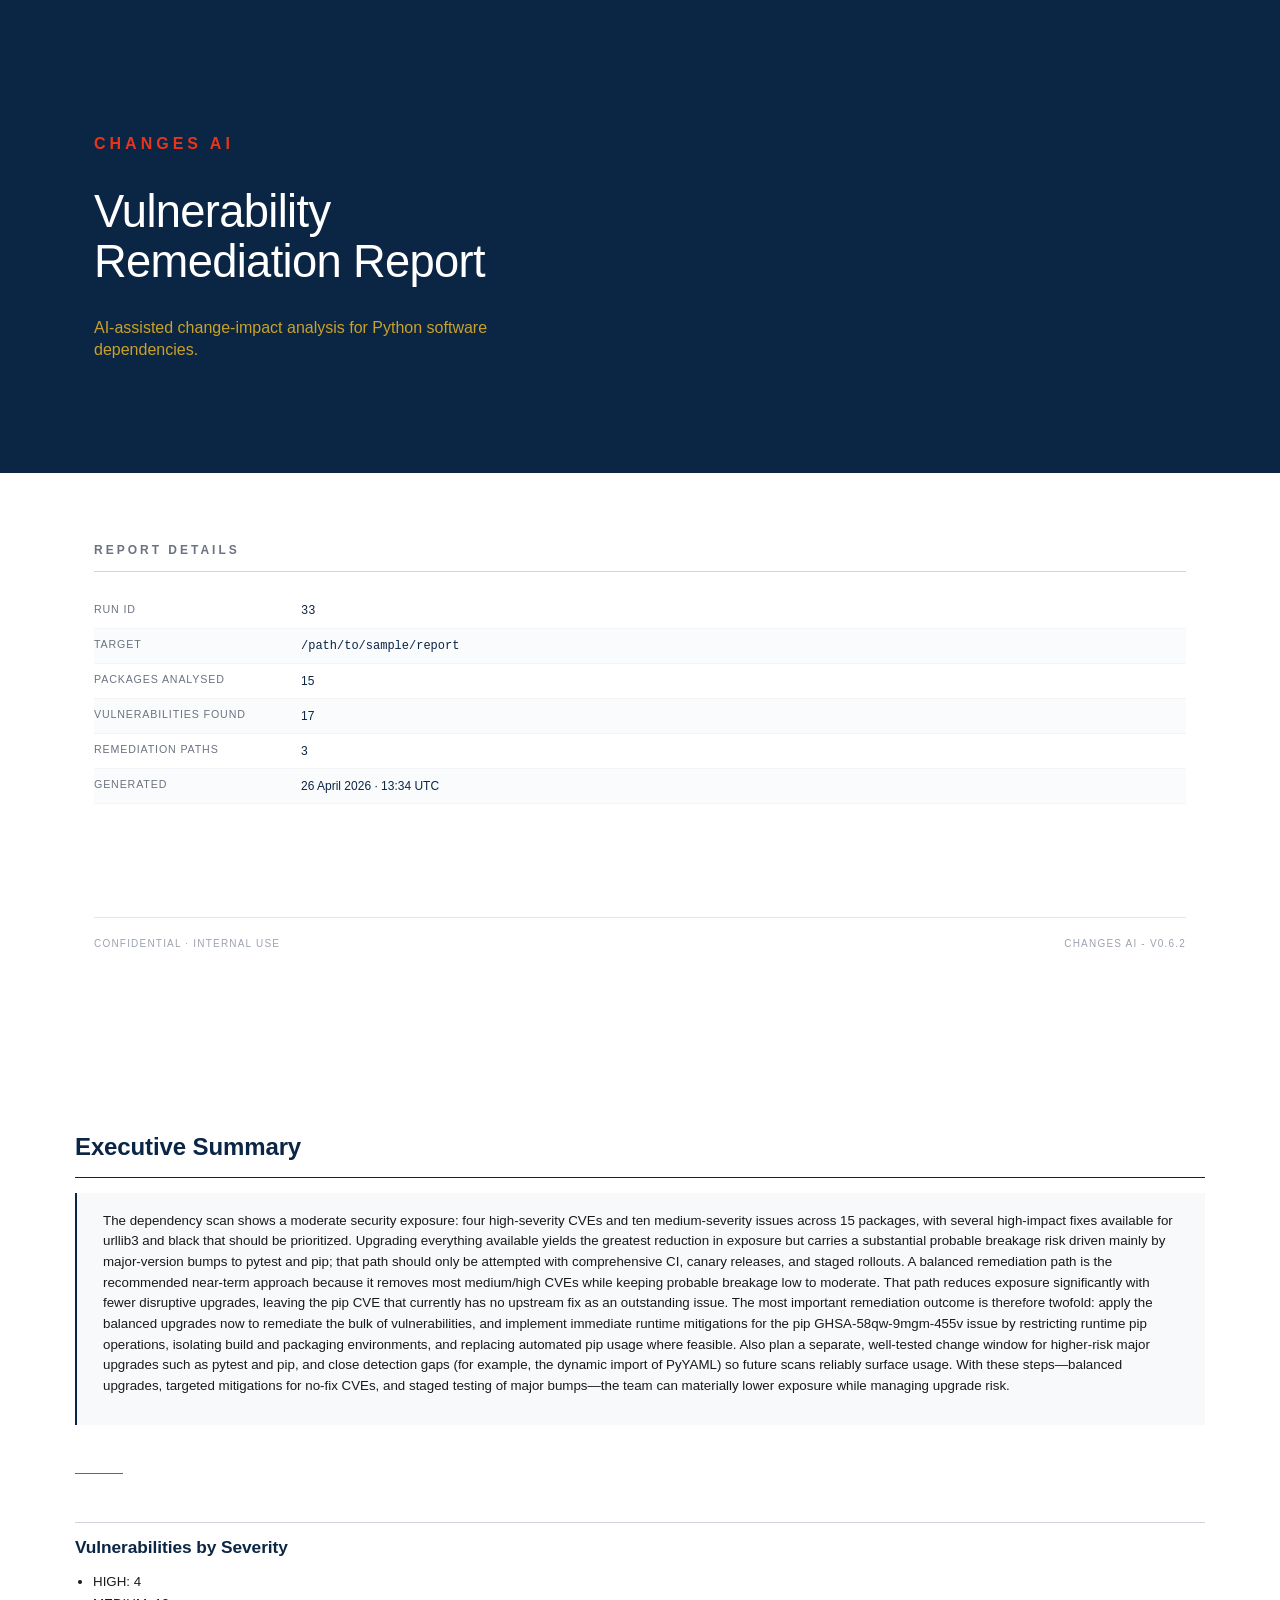
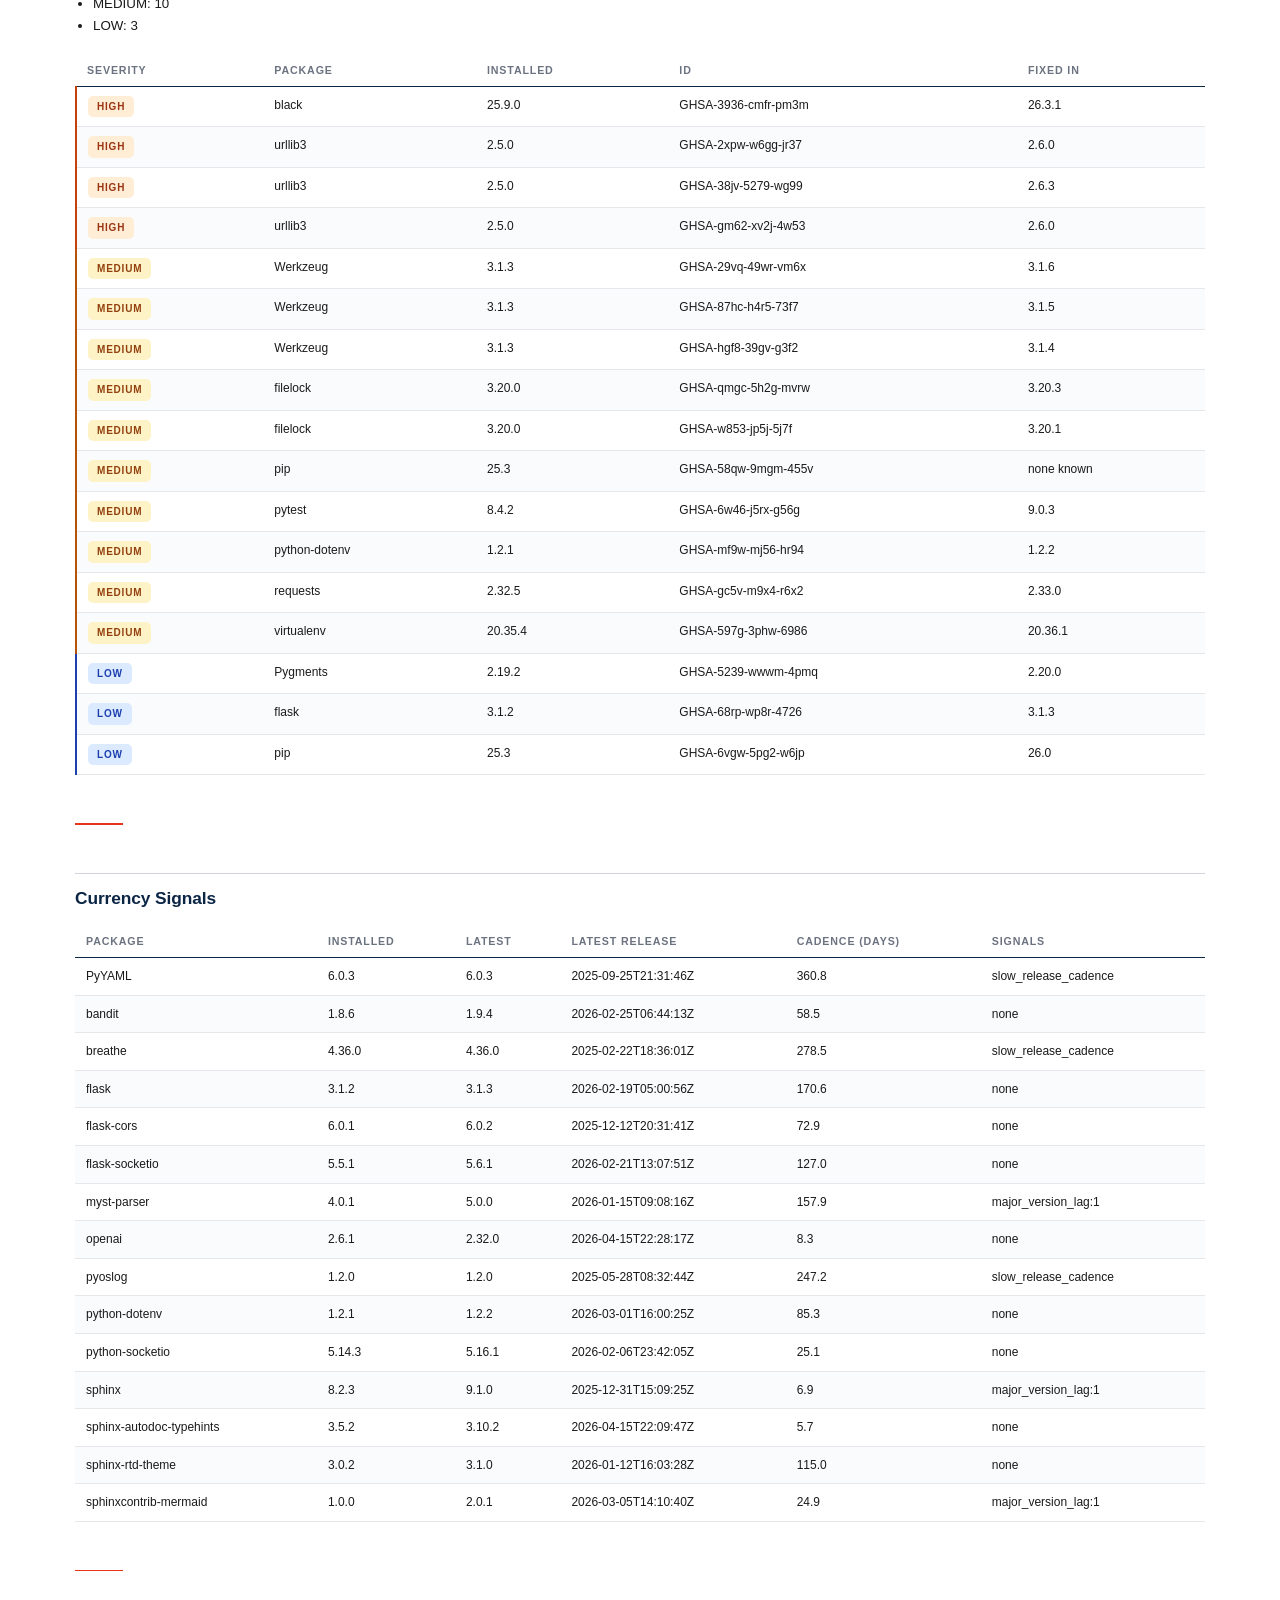
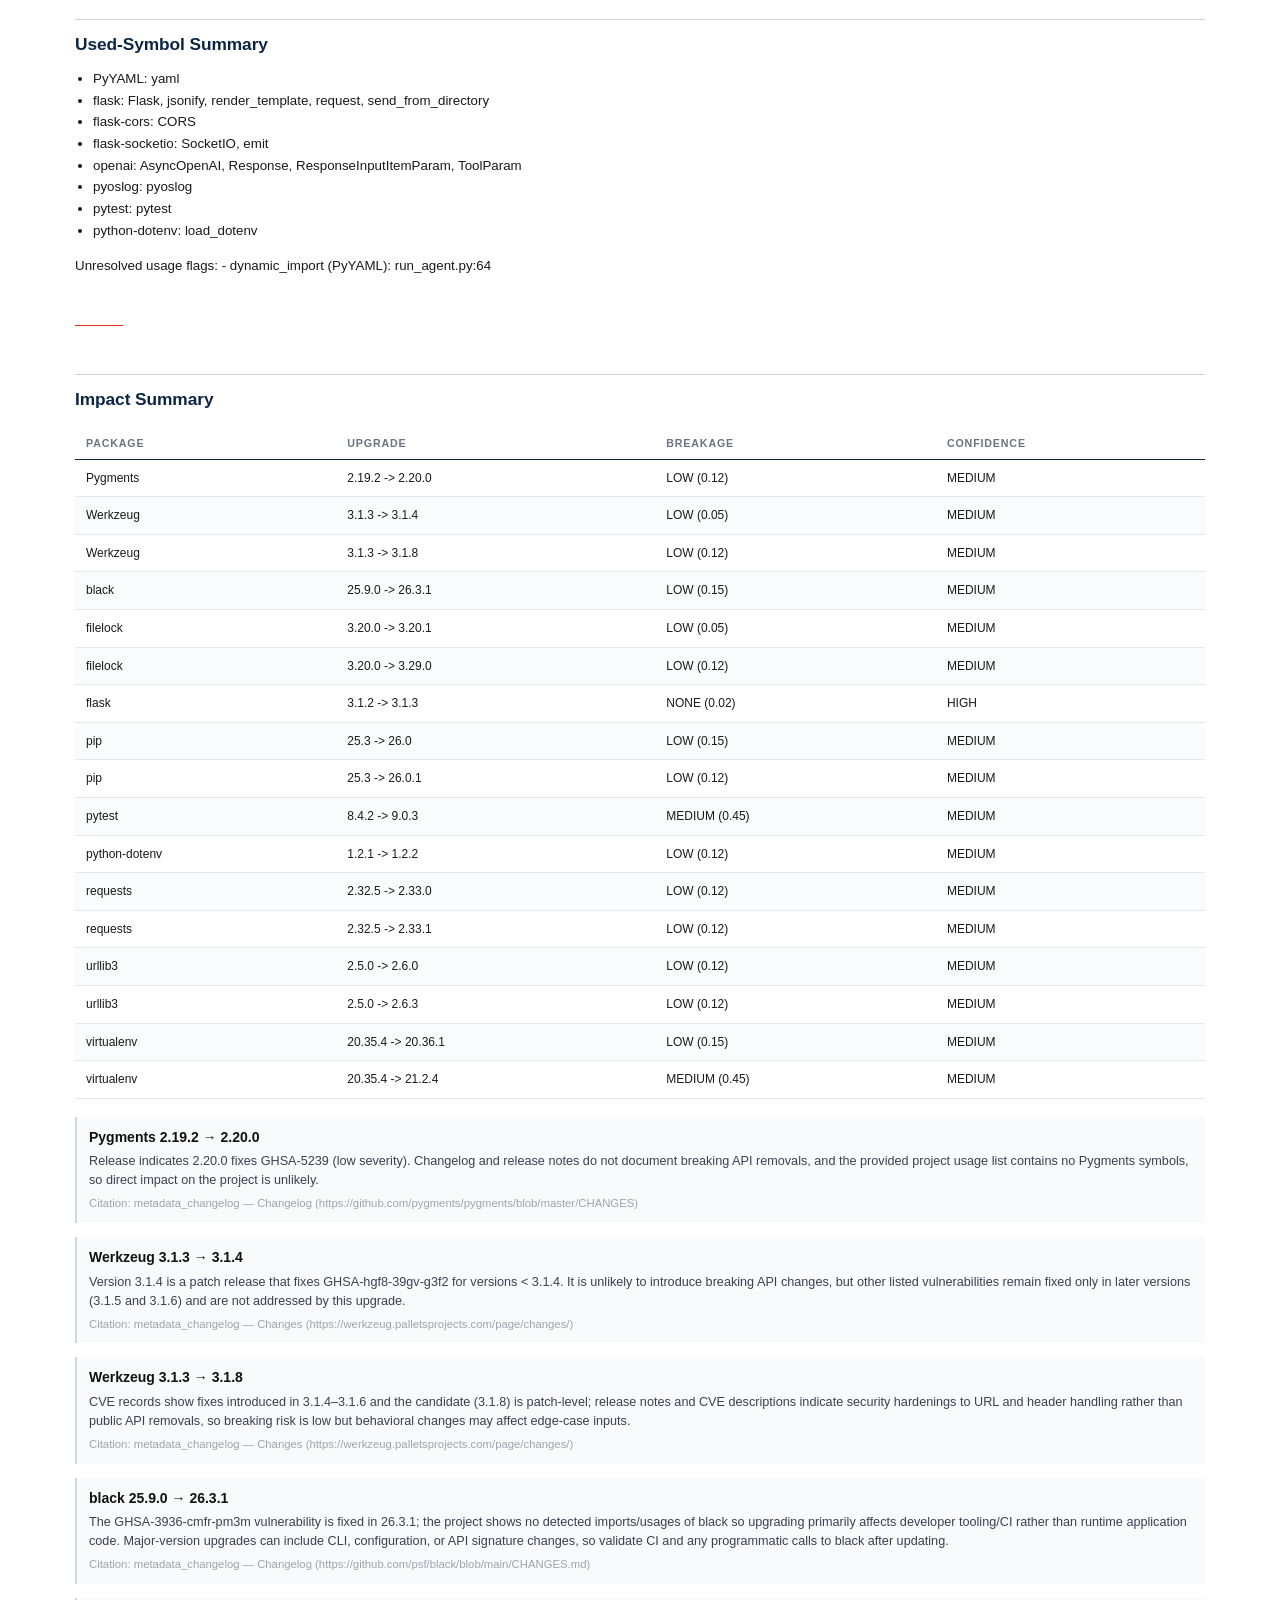
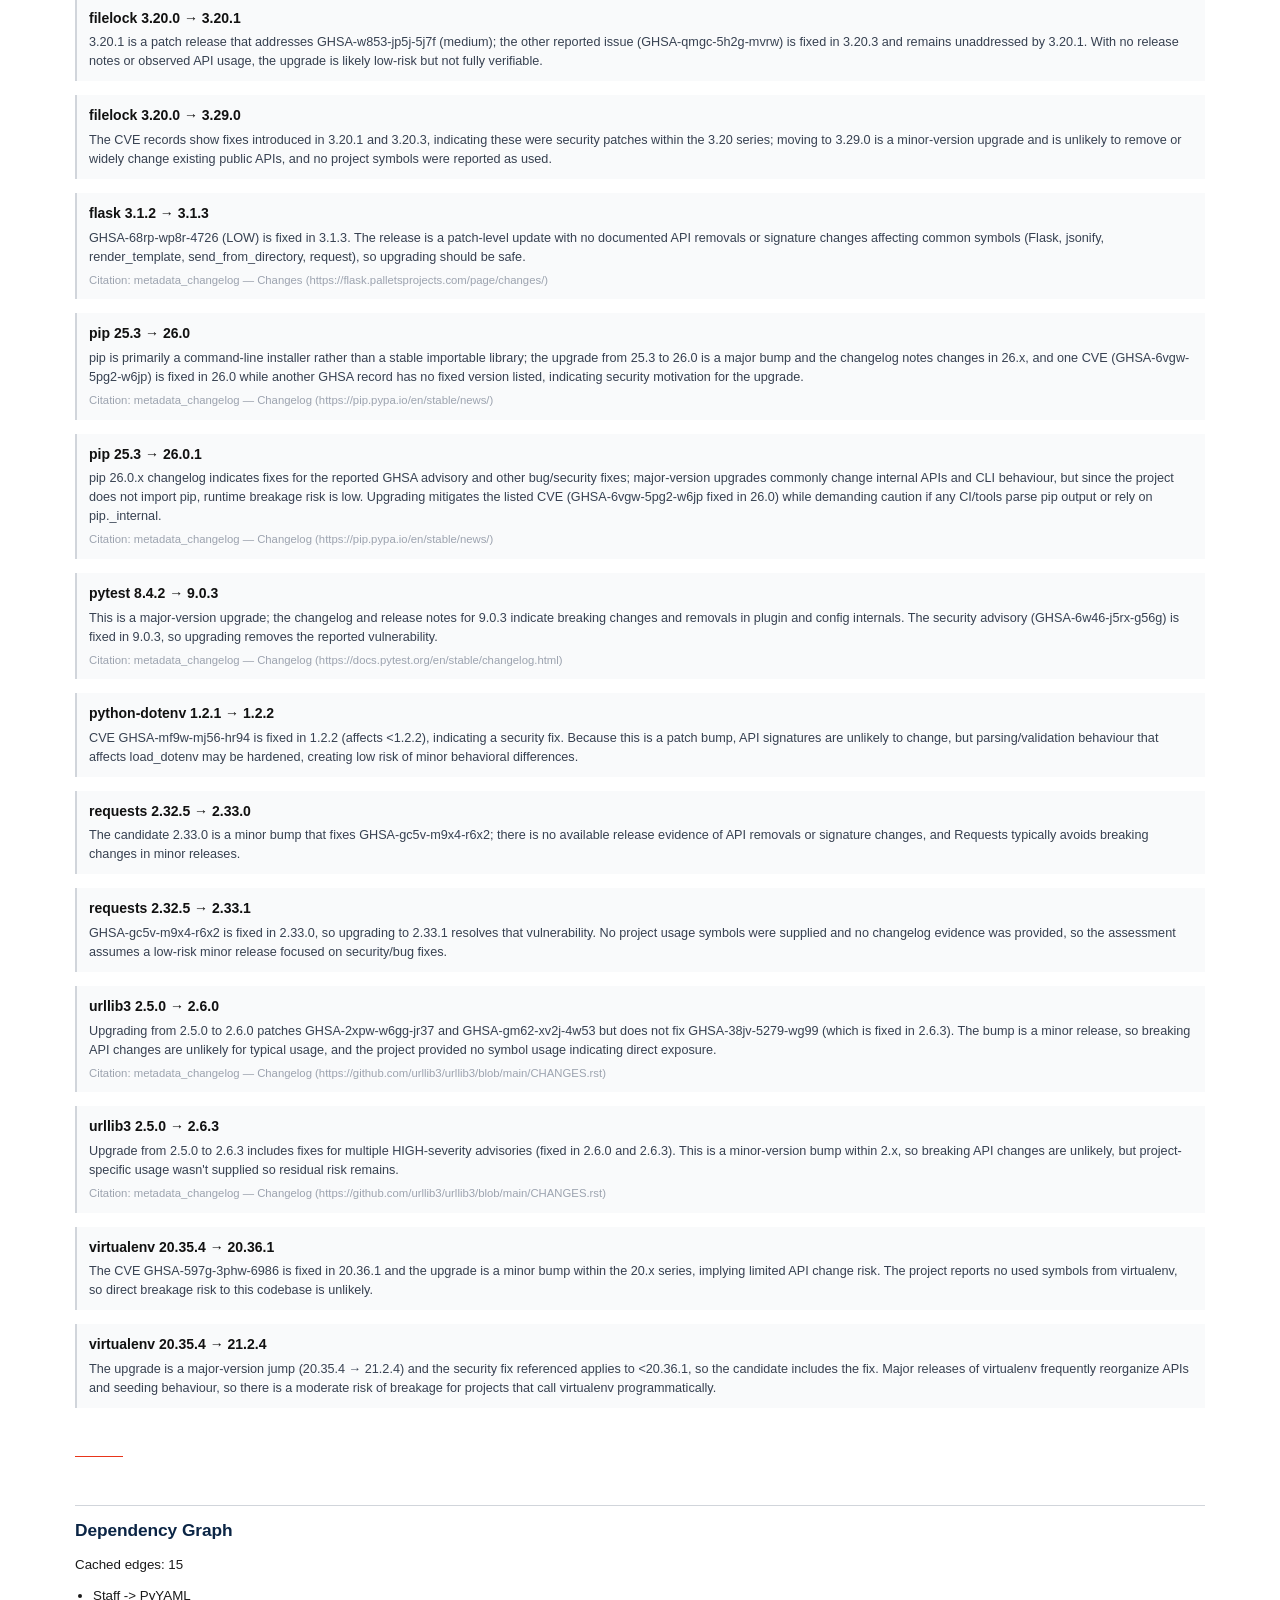
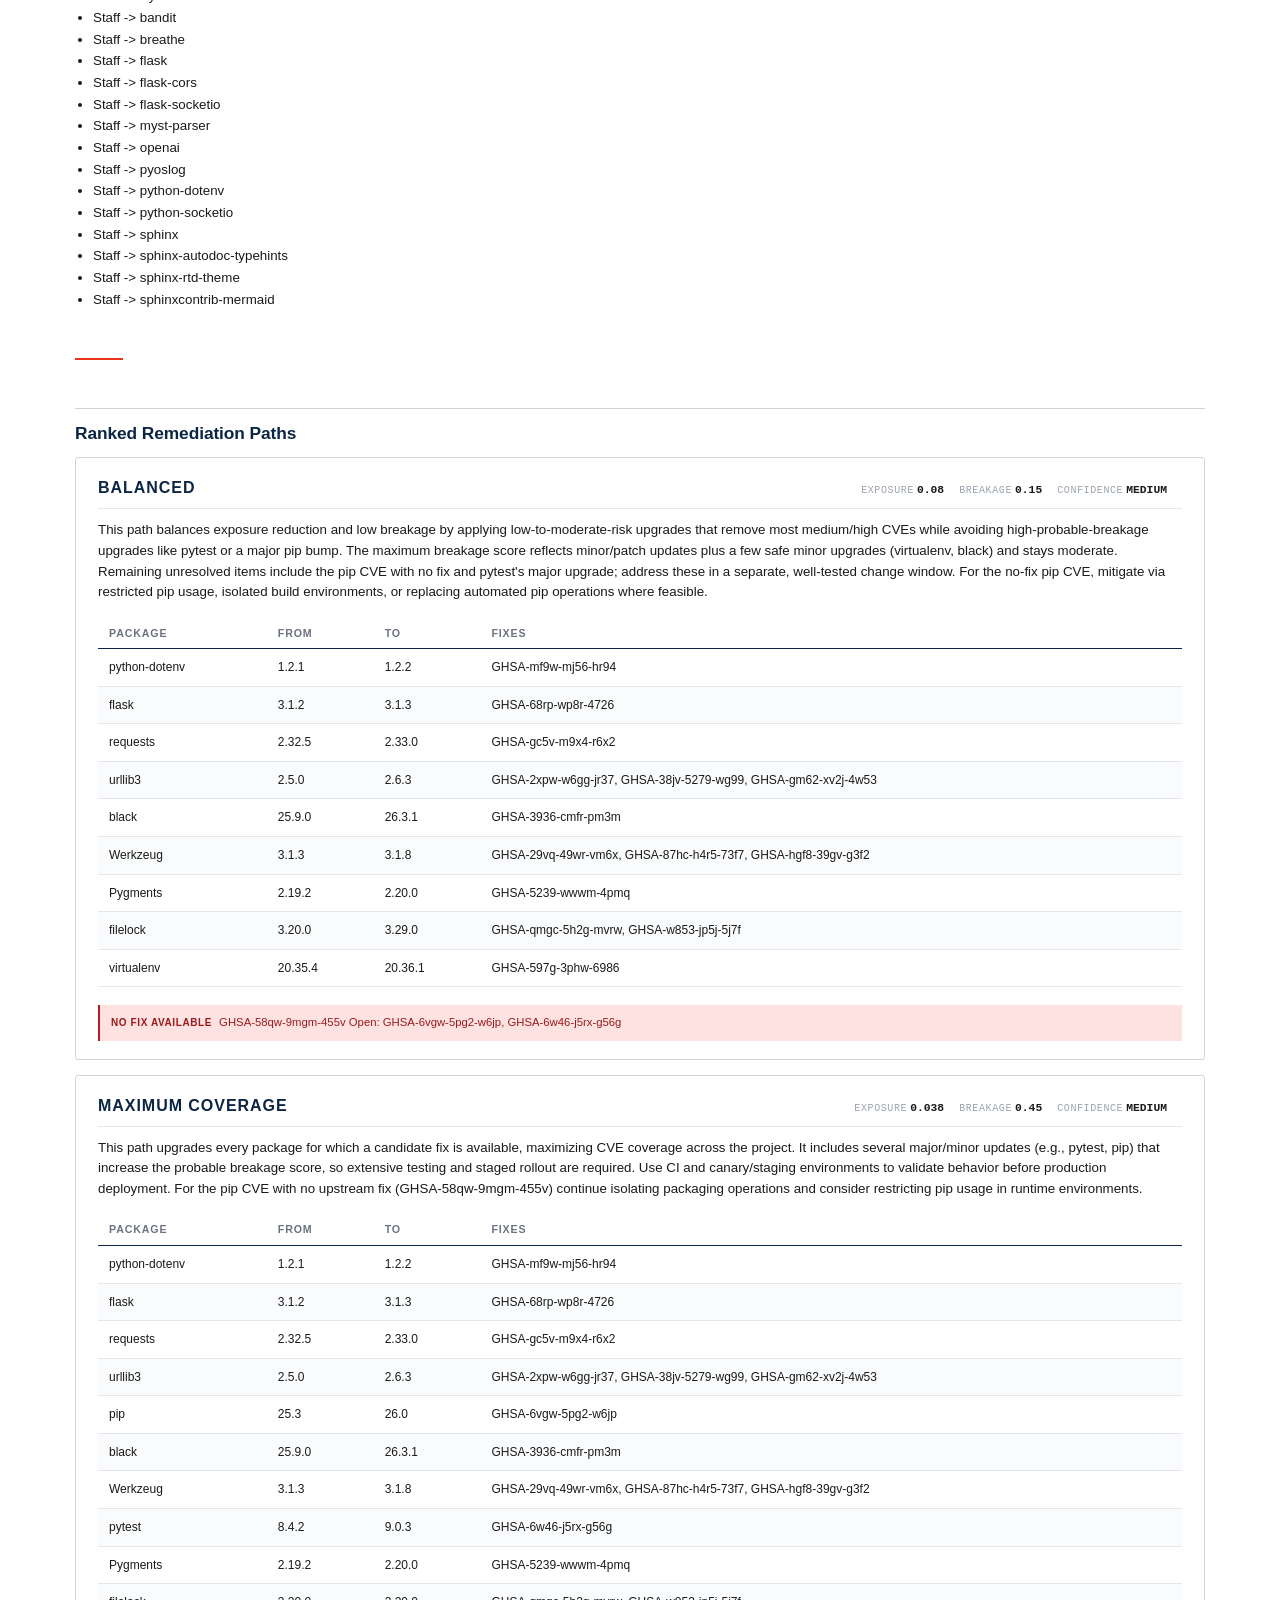
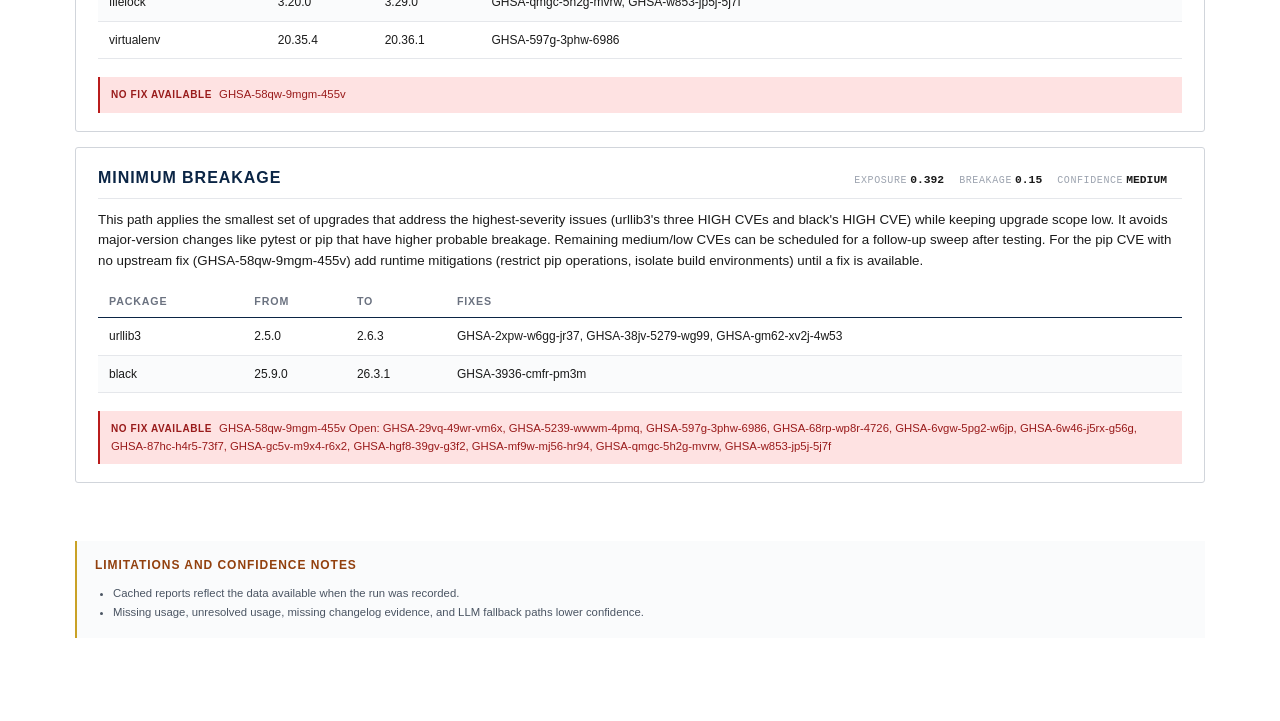
==== report_example/report.html @ 74ed42ca "Add sample remediation report and homepage link Add a printable sample remediation report (report_ex" ====
<!DOCTYPE html>
<html lang="en">
<head>
<meta charset="utf-8">
<title>Changes AI Remediation Report</title>
<link rel="stylesheet" href="style.css">
</head>
<body>

<section class="cover">
  <div class="navy-band">
    <div class="brand">Changes AI</div>
    <h1>Vulnerability<br>Remediation Report</h1>
    <p class="subtitle">AI-assisted change-impact analysis for Python software dependencies.</p>
  </div>
  <div class="body">
    <div class="meta-heading">Report Details</div>
    <div class="metadata">
      <table>
        <tr><td class="label">Run ID</td><td class="value mono"><span class="run-id">33</span></td></tr>
        <tr><td class="label">Target</td><td class="value mono">/path/to/sample/report</td></tr>
        <tr><td class="label">Packages analysed</td><td class="value">15</td></tr>
        <tr><td class="label">Vulnerabilities found</td><td class="value">17</td></tr>
        <tr><td class="label">Remediation paths</td><td class="value">3</td></tr>
        <tr><td class="label">Generated</td><td class="value"><span class="gen-date">26 April 2026 · 13:34 UTC</span></td></tr>
      </table>
    </div>
    <div class="footer">
      <span class="left">Confidential · Internal Use</span>
            <span class="right">Changes AI - v0.6.2</span>
    </div>
  </div>
</section>

<main>

<h1>Executive Summary</h1>
<div class="exec-summary">
    <p>The dependency scan shows a moderate security exposure: four high-severity CVEs and ten medium-severity issues across 15 packages, with several high-impact fixes available for urllib3 and black that should be prioritized. Upgrading everything available yields the greatest reduction in exposure but carries a substantial probable breakage risk driven mainly by major-version bumps to pytest and pip; that path should only be attempted with comprehensive CI, canary releases, and staged rollouts. A balanced remediation path is the recommended near-term approach because it removes most medium/high CVEs while keeping probable breakage low to moderate. That path reduces exposure significantly with fewer disruptive upgrades, leaving the pip CVE that currently has no upstream fix as an outstanding issue. The most important remediation outcome is therefore twofold: apply the balanced upgrades now to remediate the bulk of vulnerabilities, and implement immediate runtime mitigations for the pip GHSA-58qw-9mgm-455v issue by restricting runtime pip operations, isolating build and packaging environments, and replacing automated pip usage where feasible. Also plan a separate, well-tested change window for higher-risk major upgrades such as pytest and pip, and close detection gaps (for example, the dynamic import of PyYAML) so future scans reliably surface usage. With these steps—balanced upgrades, targeted mitigations for no-fix CVEs, and staged testing of major bumps—the team can materially lower exposure while managing upgrade risk.</p>
</div>

<div class="section-rule"></div>
<h2>Vulnerabilities by Severity</h2>
<ul>
<li>HIGH: 4</li>
<li>MEDIUM: 10</li>
<li>LOW: 3</li>
</ul>
<table>
<thead>
<tr>
<th>Severity</th>
<th>Package</th>
<th>Installed</th>
<th>ID</th>
<th>Fixed In</th>
</tr>
</thead>
<tbody>
<tr class="row-HIGH">
<td class="severity"><span class="pill sev-HIGH">HIGH</span></td>
<td>black</td>
<td>25.9.0</td>
<td>GHSA-3936-cmfr-pm3m</td>
<td>26.3.1</td>
</tr>
<tr class="row-HIGH">
<td class="severity"><span class="pill sev-HIGH">HIGH</span></td>
<td>urllib3</td>
<td>2.5.0</td>
<td>GHSA-2xpw-w6gg-jr37</td>
<td>2.6.0</td>
</tr>
<tr class="row-HIGH">
<td class="severity"><span class="pill sev-HIGH">HIGH</span></td>
<td>urllib3</td>
<td>2.5.0</td>
<td>GHSA-38jv-5279-wg99</td>
<td>2.6.3</td>
</tr>
<tr class="row-HIGH">
<td class="severity"><span class="pill sev-HIGH">HIGH</span></td>
<td>urllib3</td>
<td>2.5.0</td>
<td>GHSA-gm62-xv2j-4w53</td>
<td>2.6.0</td>
</tr>
<tr class="row-MEDIUM">
<td class="severity"><span class="pill sev-MEDIUM">MEDIUM</span></td>
<td>Werkzeug</td>
<td>3.1.3</td>
<td>GHSA-29vq-49wr-vm6x</td>
<td>3.1.6</td>
</tr>
<tr class="row-MEDIUM">
<td class="severity"><span class="pill sev-MEDIUM">MEDIUM</span></td>
<td>Werkzeug</td>
<td>3.1.3</td>
<td>GHSA-87hc-h4r5-73f7</td>
<td>3.1.5</td>
</tr>
<tr class="row-MEDIUM">
<td class="severity"><span class="pill sev-MEDIUM">MEDIUM</span></td>
<td>Werkzeug</td>
<td>3.1.3</td>
<td>GHSA-hgf8-39gv-g3f2</td>
<td>3.1.4</td>
</tr>
<tr class="row-MEDIUM">
<td class="severity"><span class="pill sev-MEDIUM">MEDIUM</span></td>
<td>filelock</td>
<td>3.20.0</td>
<td>GHSA-qmgc-5h2g-mvrw</td>
<td>3.20.3</td>
</tr>
<tr class="row-MEDIUM">
<td class="severity"><span class="pill sev-MEDIUM">MEDIUM</span></td>
<td>filelock</td>
<td>3.20.0</td>
<td>GHSA-w853-jp5j-5j7f</td>
<td>3.20.1</td>
</tr>
<tr class="row-MEDIUM">
<td class="severity"><span class="pill sev-MEDIUM">MEDIUM</span></td>
<td>pip</td>
<td>25.3</td>
<td>GHSA-58qw-9mgm-455v</td>
<td>none known</td>
</tr>
<tr class="row-MEDIUM">
<td class="severity"><span class="pill sev-MEDIUM">MEDIUM</span></td>
<td>pytest</td>
<td>8.4.2</td>
<td>GHSA-6w46-j5rx-g56g</td>
<td>9.0.3</td>
</tr>
<tr class="row-MEDIUM">
<td class="severity"><span class="pill sev-MEDIUM">MEDIUM</span></td>
<td>python-dotenv</td>
<td>1.2.1</td>
<td>GHSA-mf9w-mj56-hr94</td>
<td>1.2.2</td>
</tr>
<tr class="row-MEDIUM">
<td class="severity"><span class="pill sev-MEDIUM">MEDIUM</span></td>
<td>requests</td>
<td>2.32.5</td>
<td>GHSA-gc5v-m9x4-r6x2</td>
<td>2.33.0</td>
</tr>
<tr class="row-MEDIUM">
<td class="severity"><span class="pill sev-MEDIUM">MEDIUM</span></td>
<td>virtualenv</td>
<td>20.35.4</td>
<td>GHSA-597g-3phw-6986</td>
<td>20.36.1</td>
</tr>
<tr class="row-LOW">
<td class="severity"><span class="pill sev-LOW">LOW</span></td>
<td>Pygments</td>
<td>2.19.2</td>
<td>GHSA-5239-wwwm-4pmq</td>
<td>2.20.0</td>
</tr>
<tr class="row-LOW">
<td class="severity"><span class="pill sev-LOW">LOW</span></td>
<td>flask</td>
<td>3.1.2</td>
<td>GHSA-68rp-wp8r-4726</td>
<td>3.1.3</td>
</tr>
<tr class="row-LOW">
<td class="severity"><span class="pill sev-LOW">LOW</span></td>
<td>pip</td>
<td>25.3</td>
<td>GHSA-6vgw-5pg2-w6jp</td>
<td>26.0</td>
</tr>
</tbody>
</table><div class="section-rule"></div>
<h2>Currency Signals</h2>
<table>
<thead>
<tr>
<th>Package</th>
<th>Installed</th>
<th>Latest</th>
<th>Latest Release</th>
<th>Cadence (days)</th>
<th>Signals</th>
</tr>
</thead>
<tbody>
<tr>
<td>PyYAML</td>
<td>6.0.3</td>
<td>6.0.3</td>
<td>2025-09-25T21:31:46Z</td>
<td>360.8</td>
<td>slow_release_cadence</td>
</tr>
<tr>
<td>bandit</td>
<td>1.8.6</td>
<td>1.9.4</td>
<td>2026-02-25T06:44:13Z</td>
<td>58.5</td>
<td>none</td>
</tr>
<tr>
<td>breathe</td>
<td>4.36.0</td>
<td>4.36.0</td>
<td>2025-02-22T18:36:01Z</td>
<td>278.5</td>
<td>slow_release_cadence</td>
</tr>
<tr>
<td>flask</td>
<td>3.1.2</td>
<td>3.1.3</td>
<td>2026-02-19T05:00:56Z</td>
<td>170.6</td>
<td>none</td>
</tr>
<tr>
<td>flask-cors</td>
<td>6.0.1</td>
<td>6.0.2</td>
<td>2025-12-12T20:31:41Z</td>
<td>72.9</td>
<td>none</td>
</tr>
<tr>
<td>flask-socketio</td>
<td>5.5.1</td>
<td>5.6.1</td>
<td>2026-02-21T13:07:51Z</td>
<td>127.0</td>
<td>none</td>
</tr>
<tr>
<td>myst-parser</td>
<td>4.0.1</td>
<td>5.0.0</td>
<td>2026-01-15T09:08:16Z</td>
<td>157.9</td>
<td>major_version_lag:1</td>
</tr>
<tr>
<td>openai</td>
<td>2.6.1</td>
<td>2.32.0</td>
<td>2026-04-15T22:28:17Z</td>
<td>8.3</td>
<td>none</td>
</tr>
<tr>
<td>pyoslog</td>
<td>1.2.0</td>
<td>1.2.0</td>
<td>2025-05-28T08:32:44Z</td>
<td>247.2</td>
<td>slow_release_cadence</td>
</tr>
<tr>
<td>python-dotenv</td>
<td>1.2.1</td>
<td>1.2.2</td>
<td>2026-03-01T16:00:25Z</td>
<td>85.3</td>
<td>none</td>
</tr>
<tr>
<td>python-socketio</td>
<td>5.14.3</td>
<td>5.16.1</td>
<td>2026-02-06T23:42:05Z</td>
<td>25.1</td>
<td>none</td>
</tr>
<tr>
<td>sphinx</td>
<td>8.2.3</td>
<td>9.1.0</td>
<td>2025-12-31T15:09:25Z</td>
<td>6.9</td>
<td>major_version_lag:1</td>
</tr>
<tr>
<td>sphinx-autodoc-typehints</td>
<td>3.5.2</td>
<td>3.10.2</td>
<td>2026-04-15T22:09:47Z</td>
<td>5.7</td>
<td>none</td>
</tr>
<tr>
<td>sphinx-rtd-theme</td>
<td>3.0.2</td>
<td>3.1.0</td>
<td>2026-01-12T16:03:28Z</td>
<td>115.0</td>
<td>none</td>
</tr>
<tr>
<td>sphinxcontrib-mermaid</td>
<td>1.0.0</td>
<td>2.0.1</td>
<td>2026-03-05T14:10:40Z</td>
<td>24.9</td>
<td>major_version_lag:1</td>
</tr>
</tbody>
</table><div class="section-rule"></div>
<h2>Used-Symbol Summary</h2>
<ul>
<li>PyYAML: yaml</li>
<li>flask: Flask, jsonify, render_template, request, send_from_directory</li>
<li>flask-cors: CORS</li>
<li>flask-socketio: SocketIO, emit</li>
<li>openai: AsyncOpenAI, Response, ResponseInputItemParam, ToolParam</li>
<li>pyoslog: pyoslog</li>
<li>pytest: pytest</li>
<li>python-dotenv: load_dotenv</li>
</ul>
<p>Unresolved usage flags:
- dynamic_import (PyYAML): run_agent.py:64</p><div class="section-rule"></div>
<h2>Impact Summary</h2>
<table>
<thead>
<tr>
<th>Package</th>
<th>Upgrade</th>
<th>Breakage</th>
<th>Confidence</th>
</tr>
</thead>
<tbody>
<tr>
<td>Pygments</td>
<td>2.19.2 -&gt; 2.20.0</td>
<td>LOW (0.12)</td>
<td>MEDIUM</td>
</tr>
<tr>
<td>Werkzeug</td>
<td>3.1.3 -&gt; 3.1.4</td>
<td>LOW (0.05)</td>
<td>MEDIUM</td>
</tr>
<tr>
<td>Werkzeug</td>
<td>3.1.3 -&gt; 3.1.8</td>
<td>LOW (0.12)</td>
<td>MEDIUM</td>
</tr>
<tr>
<td>black</td>
<td>25.9.0 -&gt; 26.3.1</td>
<td>LOW (0.15)</td>
<td>MEDIUM</td>
</tr>
<tr>
<td>filelock</td>
<td>3.20.0 -&gt; 3.20.1</td>
<td>LOW (0.05)</td>
<td>MEDIUM</td>
</tr>
<tr>
<td>filelock</td>
<td>3.20.0 -&gt; 3.29.0</td>
<td>LOW (0.12)</td>
<td>MEDIUM</td>
</tr>
<tr>
<td>flask</td>
<td>3.1.2 -&gt; 3.1.3</td>
<td>NONE (0.02)</td>
<td>HIGH</td>
</tr>
<tr>
<td>pip</td>
<td>25.3 -&gt; 26.0</td>
<td>LOW (0.15)</td>
<td>MEDIUM</td>
</tr>
<tr>
<td>pip</td>
<td>25.3 -&gt; 26.0.1</td>
<td>LOW (0.12)</td>
<td>MEDIUM</td>
</tr>
<tr>
<td>pytest</td>
<td>8.4.2 -&gt; 9.0.3</td>
<td>MEDIUM (0.45)</td>
<td>MEDIUM</td>
</tr>
<tr>
<td>python-dotenv</td>
<td>1.2.1 -&gt; 1.2.2</td>
<td>LOW (0.12)</td>
<td>MEDIUM</td>
</tr>
<tr>
<td>requests</td>
<td>2.32.5 -&gt; 2.33.0</td>
<td>LOW (0.12)</td>
<td>MEDIUM</td>
</tr>
<tr>
<td>requests</td>
<td>2.32.5 -&gt; 2.33.1</td>
<td>LOW (0.12)</td>
<td>MEDIUM</td>
</tr>
<tr>
<td>urllib3</td>
<td>2.5.0 -&gt; 2.6.0</td>
<td>LOW (0.12)</td>
<td>MEDIUM</td>
</tr>
<tr>
<td>urllib3</td>
<td>2.5.0 -&gt; 2.6.3</td>
<td>LOW (0.12)</td>
<td>MEDIUM</td>
</tr>
<tr>
<td>virtualenv</td>
<td>20.35.4 -&gt; 20.36.1</td>
<td>LOW (0.15)</td>
<td>MEDIUM</td>
</tr>
<tr>
<td>virtualenv</td>
<td>20.35.4 -&gt; 21.2.4</td>
<td>MEDIUM (0.45)</td>
<td>MEDIUM</td>
</tr>
</tbody>
</table>
<div class="impact-analysis">
<ul>
<li><div class="item-header">Pygments 2.19.2 → 2.20.0</div><div class="item-body">Release indicates 2.20.0 fixes GHSA-5239 (low severity). Changelog and release notes do not document breaking API removals, and the provided project usage list contains no Pygments symbols, so direct impact on the project is unlikely.</div><span class="item-citation">Citation: metadata_changelog — Changelog (https://github.com/pygments/pygments/blob/master/CHANGES)</span></li>
<li><div class="item-header">Werkzeug 3.1.3 → 3.1.4</div><div class="item-body">Version 3.1.4 is a patch release that fixes GHSA-hgf8-39gv-g3f2 for versions &lt; 3.1.4. It is unlikely to introduce breaking API changes, but other listed vulnerabilities remain fixed only in later versions (3.1.5 and 3.1.6) and are not addressed by this upgrade.</div><span class="item-citation">Citation: metadata_changelog — Changes (https://werkzeug.palletsprojects.com/page/changes/)</span></li>
<li><div class="item-header">Werkzeug 3.1.3 → 3.1.8</div><div class="item-body">CVE records show fixes introduced in 3.1.4–3.1.6 and the candidate (3.1.8) is patch-level; release notes and CVE descriptions indicate security hardenings to URL and header handling rather than public API removals, so breaking risk is low but behavioral changes may affect edge-case inputs.</div><span class="item-citation">Citation: metadata_changelog — Changes (https://werkzeug.palletsprojects.com/page/changes/)</span></li>
<li><div class="item-header">black 25.9.0 → 26.3.1</div><div class="item-body">The GHSA-3936-cmfr-pm3m vulnerability is fixed in 26.3.1; the project shows no detected imports/usages of black so upgrading primarily affects developer tooling/CI rather than runtime application code. Major-version upgrades can include CLI, configuration, or API signature changes, so validate CI and any programmatic calls to black after updating.</div><span class="item-citation">Citation: metadata_changelog — Changelog (https://github.com/psf/black/blob/main/CHANGES.md)</span></li>
<li><div class="item-header">filelock 3.20.0 → 3.20.1</div><div class="item-body">3.20.1 is a patch release that addresses GHSA-w853-jp5j-5j7f (medium); the other reported issue (GHSA-qmgc-5h2g-mvrw) is fixed in 3.20.3 and remains unaddressed by 3.20.1. With no release notes or observed API usage, the upgrade is likely low-risk but not fully verifiable.</div></li>
<li><div class="item-header">filelock 3.20.0 → 3.29.0</div><div class="item-body">The CVE records show fixes introduced in 3.20.1 and 3.20.3, indicating these were security patches within the 3.20 series; moving to 3.29.0 is a minor-version upgrade and is unlikely to remove or widely change existing public APIs, and no project symbols were reported as used.</div></li>
<li><div class="item-header">flask 3.1.2 → 3.1.3</div><div class="item-body">GHSA-68rp-wp8r-4726 (LOW) is fixed in 3.1.3. The release is a patch-level update with no documented API removals or signature changes affecting common symbols (Flask, jsonify, render_template, send_from_directory, request), so upgrading should be safe.</div><span class="item-citation">Citation: metadata_changelog — Changes (https://flask.palletsprojects.com/page/changes/)</span></li>
<li><div class="item-header">pip 25.3 → 26.0</div><div class="item-body">pip is primarily a command-line installer rather than a stable importable library; the upgrade from 25.3 to 26.0 is a major bump and the changelog notes changes in 26.x, and one CVE (GHSA-6vgw-5pg2-w6jp) is fixed in 26.0 while another GHSA record has no fixed version listed, indicating security motivation for the upgrade.</div><span class="item-citation">Citation: metadata_changelog — Changelog (https://pip.pypa.io/en/stable/news/)</span></li>
<li><div class="item-header">pip 25.3 → 26.0.1</div><div class="item-body">pip 26.0.x changelog indicates fixes for the reported GHSA advisory and other bug/security fixes; major-version upgrades commonly change internal APIs and CLI behaviour, but since the project does not import pip, runtime breakage risk is low. Upgrading mitigates the listed CVE (GHSA-6vgw-5pg2-w6jp fixed in 26.0) while demanding caution if any CI/tools parse pip output or rely on pip._internal.</div><span class="item-citation">Citation: metadata_changelog — Changelog (https://pip.pypa.io/en/stable/news/)</span></li>
<li><div class="item-header">pytest 8.4.2 → 9.0.3</div><div class="item-body">This is a major-version upgrade; the changelog and release notes for 9.0.3 indicate breaking changes and removals in plugin and config internals. The security advisory (GHSA-6w46-j5rx-g56g) is fixed in 9.0.3, so upgrading removes the reported vulnerability.</div><span class="item-citation">Citation: metadata_changelog — Changelog (https://docs.pytest.org/en/stable/changelog.html)</span></li>
<li><div class="item-header">python-dotenv 1.2.1 → 1.2.2</div><div class="item-body">CVE GHSA-mf9w-mj56-hr94 is fixed in 1.2.2 (affects &lt;1.2.2), indicating a security fix. Because this is a patch bump, API signatures are unlikely to change, but parsing/validation behaviour that affects load_dotenv may be hardened, creating low risk of minor behavioral differences.</div></li>
<li><div class="item-header">requests 2.32.5 → 2.33.0</div><div class="item-body">The candidate 2.33.0 is a minor bump that fixes GHSA-gc5v-m9x4-r6x2; there is no available release evidence of API removals or signature changes, and Requests typically avoids breaking changes in minor releases.</div></li>
<li><div class="item-header">requests 2.32.5 → 2.33.1</div><div class="item-body">GHSA-gc5v-m9x4-r6x2 is fixed in 2.33.0, so upgrading to 2.33.1 resolves that vulnerability. No project usage symbols were supplied and no changelog evidence was provided, so the assessment assumes a low-risk minor release focused on security/bug fixes.</div></li>
<li><div class="item-header">urllib3 2.5.0 → 2.6.0</div><div class="item-body">Upgrading from 2.5.0 to 2.6.0 patches GHSA-2xpw-w6gg-jr37 and GHSA-gm62-xv2j-4w53 but does not fix GHSA-38jv-5279-wg99 (which is fixed in 2.6.3). The bump is a minor release, so breaking API changes are unlikely for typical usage, and the project provided no symbol usage indicating direct exposure.</div><span class="item-citation">Citation: metadata_changelog — Changelog (https://github.com/urllib3/urllib3/blob/main/CHANGES.rst)</span></li>
<li><div class="item-header">urllib3 2.5.0 → 2.6.3</div><div class="item-body">Upgrade from 2.5.0 to 2.6.3 includes fixes for multiple HIGH-severity advisories (fixed in 2.6.0 and 2.6.3). This is a minor-version bump within 2.x, so breaking API changes are unlikely, but project-specific usage wasn't supplied so residual risk remains.</div><span class="item-citation">Citation: metadata_changelog — Changelog (https://github.com/urllib3/urllib3/blob/main/CHANGES.rst)</span></li>
<li><div class="item-header">virtualenv 20.35.4 → 20.36.1</div><div class="item-body">The CVE GHSA-597g-3phw-6986 is fixed in 20.36.1 and the upgrade is a minor bump within the 20.x series, implying limited API change risk. The project reports no used symbols from virtualenv, so direct breakage risk to this codebase is unlikely.</div></li>
<li><div class="item-header">virtualenv 20.35.4 → 21.2.4</div><div class="item-body">The upgrade is a major-version jump (20.35.4 → 21.2.4) and the security fix referenced applies to &lt;20.36.1, so the candidate includes the fix. Major releases of virtualenv frequently reorganize APIs and seeding behaviour, so there is a moderate risk of breakage for projects that call virtualenv programmatically.</div></li>
</ul>
</div>
<div class="section-rule"></div>
<h2>Dependency Graph</h2>
<p>Cached edges: 15</p>
<ul>
<li>Staff -&gt; PyYAML</li>
<li>Staff -&gt; bandit</li>
<li>Staff -&gt; breathe</li>
<li>Staff -&gt; flask</li>
<li>Staff -&gt; flask-cors</li>
<li>Staff -&gt; flask-socketio</li>
<li>Staff -&gt; myst-parser</li>
<li>Staff -&gt; openai</li>
<li>Staff -&gt; pyoslog</li>
<li>Staff -&gt; python-dotenv</li>
<li>Staff -&gt; python-socketio</li>
<li>Staff -&gt; sphinx</li>
<li>Staff -&gt; sphinx-autodoc-typehints</li>
<li>Staff -&gt; sphinx-rtd-theme</li>
<li>Staff -&gt; sphinxcontrib-mermaid</li>
</ul><div class="section-rule"></div>
<h2>Ranked Remediation Paths</h2>
<div class="path"><div class="path-header"><h3 class="path-title">Balanced</h3><div class="path-scores"><span class="score-label">Exposure</span><span class="score-value">0.08</span><span class="score-label">Breakage</span><span class="score-value">0.15</span><span class="score-label">Confidence</span><span class="score-value">MEDIUM</span></div></div>
<p>This path balances exposure reduction and low breakage by applying low-to-moderate-risk upgrades that remove most medium/high CVEs while avoiding high-probable-breakage upgrades like pytest or a major pip bump. The maximum breakage score reflects minor/patch updates plus a few safe minor upgrades (virtualenv, black) and stays moderate. Remaining unresolved items include the pip CVE with no fix and pytest's major upgrade; address these in a separate, well-tested change window. For the no-fix pip CVE, mitigate via restricted pip usage, isolated build environments, or replacing automated pip operations where feasible.</p>
<table>
<thead>
<tr>
<th>Package</th>
<th>From</th>
<th>To</th>
<th>Fixes</th>
</tr>
</thead>
<tbody>
<tr>
<td>python-dotenv</td>
<td>1.2.1</td>
<td>1.2.2</td>
<td>GHSA-mf9w-mj56-hr94</td>
</tr>
<tr>
<td>flask</td>
<td>3.1.2</td>
<td>3.1.3</td>
<td>GHSA-68rp-wp8r-4726</td>
</tr>
<tr>
<td>requests</td>
<td>2.32.5</td>
<td>2.33.0</td>
<td>GHSA-gc5v-m9x4-r6x2</td>
</tr>
<tr>
<td>urllib3</td>
<td>2.5.0</td>
<td>2.6.3</td>
<td>GHSA-2xpw-w6gg-jr37, GHSA-38jv-5279-wg99, GHSA-gm62-xv2j-4w53</td>
</tr>
<tr>
<td>black</td>
<td>25.9.0</td>
<td>26.3.1</td>
<td>GHSA-3936-cmfr-pm3m</td>
</tr>
<tr>
<td>Werkzeug</td>
<td>3.1.3</td>
<td>3.1.8</td>
<td>GHSA-29vq-49wr-vm6x, GHSA-87hc-h4r5-73f7, GHSA-hgf8-39gv-g3f2</td>
</tr>
<tr>
<td>Pygments</td>
<td>2.19.2</td>
<td>2.20.0</td>
<td>GHSA-5239-wwwm-4pmq</td>
</tr>
<tr>
<td>filelock</td>
<td>3.20.0</td>
<td>3.29.0</td>
<td>GHSA-qmgc-5h2g-mvrw, GHSA-w853-jp5j-5j7f</td>
</tr>
<tr>
<td>virtualenv</td>
<td>20.35.4</td>
<td>20.36.1</td>
<td>GHSA-597g-3phw-6986</td>
</tr>
</tbody>
</table>

<div class="nofix"><span class="label">No Fix Available</span>GHSA-58qw-9mgm-455v
Open: GHSA-6vgw-5pg2-w6jp, GHSA-6w46-j5rx-g56g</div></div><div class="path"><div class="path-header"><h3 class="path-title">Maximum Coverage</h3><div class="path-scores"><span class="score-label">Exposure</span><span class="score-value">0.038</span><span class="score-label">Breakage</span><span class="score-value">0.45</span><span class="score-label">Confidence</span><span class="score-value">MEDIUM</span></div></div>
<p>This path upgrades every package for which a candidate fix is available, maximizing CVE coverage across the project. It includes several major/minor updates (e.g., pytest, pip) that increase the probable breakage score, so extensive testing and staged rollout are required. Use CI and canary/staging environments to validate behavior before production deployment. For the pip CVE with no upstream fix (GHSA-58qw-9mgm-455v) continue isolating packaging operations and consider restricting pip usage in runtime environments.</p>
<table>
<thead>
<tr>
<th>Package</th>
<th>From</th>
<th>To</th>
<th>Fixes</th>
</tr>
</thead>
<tbody>
<tr>
<td>python-dotenv</td>
<td>1.2.1</td>
<td>1.2.2</td>
<td>GHSA-mf9w-mj56-hr94</td>
</tr>
<tr>
<td>flask</td>
<td>3.1.2</td>
<td>3.1.3</td>
<td>GHSA-68rp-wp8r-4726</td>
</tr>
<tr>
<td>requests</td>
<td>2.32.5</td>
<td>2.33.0</td>
<td>GHSA-gc5v-m9x4-r6x2</td>
</tr>
<tr>
<td>urllib3</td>
<td>2.5.0</td>
<td>2.6.3</td>
<td>GHSA-2xpw-w6gg-jr37, GHSA-38jv-5279-wg99, GHSA-gm62-xv2j-4w53</td>
</tr>
<tr>
<td>pip</td>
<td>25.3</td>
<td>26.0</td>
<td>GHSA-6vgw-5pg2-w6jp</td>
</tr>
<tr>
<td>black</td>
<td>25.9.0</td>
<td>26.3.1</td>
<td>GHSA-3936-cmfr-pm3m</td>
</tr>
<tr>
<td>Werkzeug</td>
<td>3.1.3</td>
<td>3.1.8</td>
<td>GHSA-29vq-49wr-vm6x, GHSA-87hc-h4r5-73f7, GHSA-hgf8-39gv-g3f2</td>
</tr>
<tr>
<td>pytest</td>
<td>8.4.2</td>
<td>9.0.3</td>
<td>GHSA-6w46-j5rx-g56g</td>
</tr>
<tr>
<td>Pygments</td>
<td>2.19.2</td>
<td>2.20.0</td>
<td>GHSA-5239-wwwm-4pmq</td>
</tr>
<tr>
<td>filelock</td>
<td>3.20.0</td>
<td>3.29.0</td>
<td>GHSA-qmgc-5h2g-mvrw, GHSA-w853-jp5j-5j7f</td>
</tr>
<tr>
<td>virtualenv</td>
<td>20.35.4</td>
<td>20.36.1</td>
<td>GHSA-597g-3phw-6986</td>
</tr>
</tbody>
</table>

<div class="nofix"><span class="label">No Fix Available</span>GHSA-58qw-9mgm-455v</div></div><div class="path"><div class="path-header"><h3 class="path-title">Minimum Breakage</h3><div class="path-scores"><span class="score-label">Exposure</span><span class="score-value">0.392</span><span class="score-label">Breakage</span><span class="score-value">0.15</span><span class="score-label">Confidence</span><span class="score-value">MEDIUM</span></div></div>
<p>This path applies the smallest set of upgrades that address the highest-severity issues (urllib3's three HIGH CVEs and black's HIGH CVE) while keeping upgrade scope low. It avoids major-version changes like pytest or pip that have higher probable breakage. Remaining medium/low CVEs can be scheduled for a follow-up sweep after testing. For the pip CVE with no upstream fix (GHSA-58qw-9mgm-455v) add runtime mitigations (restrict pip operations, isolate build environments) until a fix is available.</p>
<table>
<thead>
<tr>
<th>Package</th>
<th>From</th>
<th>To</th>
<th>Fixes</th>
</tr>
</thead>
<tbody>
<tr>
<td>urllib3</td>
<td>2.5.0</td>
<td>2.6.3</td>
<td>GHSA-2xpw-w6gg-jr37, GHSA-38jv-5279-wg99, GHSA-gm62-xv2j-4w53</td>
</tr>
<tr>
<td>black</td>
<td>25.9.0</td>
<td>26.3.1</td>
<td>GHSA-3936-cmfr-pm3m</td>
</tr>
</tbody>
</table>

<div class="nofix"><span class="label">No Fix Available</span>GHSA-58qw-9mgm-455v
Open: GHSA-29vq-49wr-vm6x, GHSA-5239-wwwm-4pmq, GHSA-597g-3phw-6986, GHSA-68rp-wp8r-4726, GHSA-6vgw-5pg2-w6jp, GHSA-6w46-j5rx-g56g, GHSA-87hc-h4r5-73f7, GHSA-gc5v-m9x4-r6x2, GHSA-hgf8-39gv-g3f2, GHSA-mf9w-mj56-hr94, GHSA-qmgc-5h2g-mvrw, GHSA-w853-jp5j-5j7f</div>
</div>
<br>
<div class="limitations"><h2>Limitations and Confidence Notes</h2>
<ul>
<li>Cached reports reflect the data available when the run was recorded.</li>
<li>Missing usage, unresolved usage, missing changelog evidence, and LLM fallback paths lower confidence.</li>
</ul></div>
</main>
</body>
</html>
---- report_example/style.css ----
/* ============================================================
   Changes AI Report Template
   Aesthetic: Corporate-serious (KPMG / McKinsey / Bain)
   Renderer: WeasyPrint (also compatible with wkhtmltopdf)
   ============================================================ */

/* ---- Page setup -------------------------------------------- */

@page {
  size: A4;
  margin: 83px 75px 83px 75px;

  @top-left {
    content: "Changes AI  ·  Remediation Report";
    font-family: "Inter", "Helvetica Neue", Helvetica, Arial, sans-serif;
    font-size: 8.5pt;
    color: #6b7280;
    letter-spacing: 0.04em;
    border-bottom: 0.25pt solid #d1d5db;
    padding-bottom: 4pt;
    width: 100%;
  }

  @bottom-left {
    content: "Run " string(run-id) " · Generated " string(gen-date);
    font-family: "Inter", "Helvetica Neue", Helvetica, Arial, sans-serif;
    font-size: 8pt;
    color: #6b7280;
  }

  @bottom-right {
    content: "Page " counter(page) " of " counter(pages);
    font-family: "Inter", "Helvetica Neue", Helvetica, Arial, sans-serif;
    font-size: 8pt;
    color: #6b7280;
  }
}

/* Cover page has no header/footer */
@page :first {
  margin: 0;
  @top-left { content: none; }
  @bottom-left { content: none; }
  @bottom-right { content: none; }
}

/* ---- Base typography --------------------------------------- */

html {
  font-family: "Inter", "Helvetica Neue", Helvetica, Arial, sans-serif;
  font-size: 10pt;
  line-height: 1.55;
  color: #1a1a1a;
}

body {
  margin: 0;
  padding: 0;
}

p {
  margin: 0 0 8pt 0;
  text-align: left;
  hyphens: none;
}

strong { font-weight: 600; }

code, pre, .mono {
  font-family: "SF Mono", "JetBrains Mono", "Menlo", Consolas, monospace;
  font-size: 9pt;
}

a { color: #0B2545; text-decoration: none; }

/* ---- Cover page -------------------------------------------- */

html, body { margin: 0; padding: 0; }

.cover {
  position: relative;
  page-break-after: always;
  background: #ffffff;
}

.cover .navy-band {
  background: #0B2545;
  padding: 132px 94px 94px 94px;
  color: #ffffff;
  position: relative;
}

.cover .brand {
  font-size: 12pt;
  letter-spacing: 0.25em;
  text-transform: uppercase;
  color: #E8351A;
  font-weight: 800;
  margin-bottom: 30px;
}

.cover h1 {
  font-size: 34pt;
  font-weight: 300;
  line-height: 1.1;
  margin: 0 0 18px 0;
  letter-spacing: -0.015em;
  color: #ffffff;
}

.cover .subtitle {
  font-size: 12pt;
  font-weight: 300;
  color: #C9A227;
  margin: 0 0 18px 0;
  max-width: 491px;
  line-height: 1.4;
}

.cover .body {
  padding: 68px 94px 94px 94px;
  color: #1a1a1a;
}

.cover .meta-heading {
  font-size: 9pt;
  letter-spacing: 0.25em;
  text-transform: uppercase;
  color: #6b7280;
  font-weight: 600;
  margin-bottom: 22px;
  padding-bottom: 11px;
  border-bottom: 0.5pt solid #d1d5db;
}

.cover .metadata {
  font-size: 10pt;
  line-height: 2;
  font-family: "Inter", "Helvetica Neue", sans-serif;
}

.cover .metadata table {
  border-collapse: collapse;
  width: 100%;
}

.cover .metadata td {
  padding: 5px 0;
  border: none;
  border-bottom: 0.25pt solid #f3f4f6;
}

.cover .metadata .label {
  width: 207px;
  color: #6b7280;
  font-weight: 500;
  text-transform: uppercase;
  letter-spacing: 0.08em;
  font-size: 8pt;
}

.cover .metadata .value {
  color: #0B2545;
  font-weight: 500;
}

.cover .metadata .value.mono {
  font-family: "SF Mono", "Menlo", monospace;
  font-size: 9pt;
}

.cover .footer {
  margin-top: 113px;
  font-size: 7.5pt;
  color: #9ca3af;
  letter-spacing: 0.12em;
  text-transform: uppercase;
  border-top: 0.25pt solid #e5e7eb;
  padding-top: 18px;
  display: table;
  width: 100%;
}

.cover .footer .left { display: table-cell; text-align: left; }
.cover .footer .right { display: table-cell; text-align: right; }

/* ---- Section variables for header strings ------------------ */

.run-id { string-set: run-id content(); }
.gen-date { string-set: gen-date content(); }

/* ---- Body content ------------------------------------------ */

main {
  padding: 83px 75px;
}

h1, h2, h3, h4 {
  font-weight: 600;
  color: #0B2545;
  letter-spacing: -0.005em;
  page-break-after: avoid;
}

h1 {
  font-size: 18pt;
  margin: 0 0 15px 0;
  padding-bottom: 11px;
  border-bottom: 1pt solid #0B2545;
}

h2 {
  font-size: 13pt;
  margin: 37px 0 11px 0;
  padding-top: 11px;
  border-top: 1pt solid #d1d5db;
  position: relative;
}

/* Orange accent bar above each h2 */
.section-rule {
  display: block;
  width: 36pt;
  height: 1pt;
  background: #E8351A;;
  margin: 48px 0 48px 0;
  break-before: page;
  page-break-before: always;
  break-after: avoid;
  page-break-after: avoid;
}

h3 {
  font-size: 11pt;
  margin: 22px 0 7px 0;
  color: #0B2545;
  text-transform: uppercase;
  letter-spacing: 0.06em;
}

/* ---- Executive summary block ------------------------------- */

.exec-summary {
  background: #f8f9fb;
  border-left: 2pt solid #0B2545;
  padding: 18px 26px;
  margin: 0 0 22px 0;
}

.exec-summary table {
  width: 100%;
  border-collapse: collapse;
  margin: 0;
  font-size: 9.5pt;
}

.exec-summary table td {
  padding: 3px 0;
  border: none;
  background: transparent;
  vertical-align: middle;
}

.exec-summary table tr:nth-child(even) td {
  background: transparent;
}

.exec-summary .label {
  color: #6b7280;
  font-weight: 500;
  text-transform: uppercase;
  letter-spacing: 0.06em;
  font-size: 8.5pt;
  width: 188px;
  white-space: nowrap;
}

.exec-summary .value {
  font-weight: 500;
  color: #1a1a1a;
}

/* ---- Tables ------------------------------------------------ */

table {
  width: 100%;
  border-collapse: collapse;
  margin: 7px 0 18px 0;
  font-size: 9pt;
  page-break-inside: avoid;
}

thead th {
  text-align: left;
  font-weight: 600;
  font-size: 8pt;
  text-transform: uppercase;
  letter-spacing: 0.08em;
  color: #6b7280;
  border-bottom: 0.75pt solid #0B2545;
  padding: 11px 11px 7px 11px;
  background: transparent;
}

tbody td {
  padding: 9px 11px;
  border-bottom: 0.25pt solid #e5e7eb;
  vertical-align: top;
}

tbody tr:nth-child(even) td {
  background: #fafbfc;
}

/* Severity column styling: pill-style badge */
td.severity {
  font-weight: 600;
  font-size: 8pt;
  letter-spacing: 0.05em;
  text-transform: uppercase;
}

td.severity .pill {
  display: inline-block;
  padding: 3px 9px;
  border-radius: 5px;
  font-size: 7.5pt;
  letter-spacing: 0.08em;
}

.sev-CRITICAL { background: #FEE2E2; color: #991B1B; }
.sev-HIGH     { background: #FFEDD5; color: #9A3412; }
.sev-MEDIUM   { background: #FEF3C7; color: #92400E; }
.sev-LOW      { background: #DBEAFE; color: #1E40AF; }
.sev-UNKNOWN  { background: #F3F4F6; color: #4B5563; }

/* Severity row left-border accent (subtle) */
tbody tr.row-CRITICAL td:first-child { border-left: 2pt solid #B91C1C; }
tbody tr.row-HIGH     td:first-child { border-left: 2pt solid #C2410C; }
tbody tr.row-MEDIUM   td:first-child { border-left: 2pt solid #B45309; }
tbody tr.row-LOW      td:first-child { border-left: 2pt solid #1E40AF; }

/* ---- Lists ------------------------------------------------- */
.impact-analysis ul {
  list-style: none;
  padding-left: 0;
}

.impact-analysis li {
  margin-bottom: 14px;
  padding: 10px 12px;
  border-left: 2pt solid #d1d5db;
  background: #f9fafb;
}

.impact-analysis li .item-header {
  font-weight: 700;
  font-size: 10.5pt;
  margin-bottom: 4px;
  color: #111;
}

.impact-analysis li .item-body {
  font-size: 9.5pt;
  color: #374151;
  line-height: 1.5;
}

.impact-analysis li .item-citation {
  display: block;
  margin-top: 5px;
  font-size: 8.5pt;
  color: #9ca3af;
}

ul, ol {
  margin: 3px 0 15px 0;
  padding-left: 18px;
}

li {
  margin: 1px 0;
}

/* ---- Remediation paths ------------------------------------- */

.path {
  border: 0.5pt solid #d1d5db;
  border-radius: 3px;
  padding: 18px 22px;
  margin: 0 0 15px 0;
  page-break-inside: avoid;
}

.path-header {
  display: flex;
  justify-content: space-between;
  align-items: baseline;
  margin-bottom: 11px;
  padding-bottom: 7px;
  border-bottom: 0.25pt solid #e5e7eb;
}

.path-title {
  font-size: 12pt;
  font-weight: 600;
  color: #0B2545;
  text-transform: uppercase;
  letter-spacing: 0.06em;
  margin: 0;
}

.path-scores {
  font-family: "SF Mono", "Menlo", monospace;
  font-size: 8.5pt;
  color: #6b7280;
}

.path-scores .score-label {
  color: #9ca3af;
  text-transform: uppercase;
  letter-spacing: 0.06em;
  font-size: 7.5pt;
  margin-right: 3px;
}

.path-scores .score-value {
  color: #1a1a1a;
  font-weight: 600;
  margin-right: 15px;
}

.path-rationale {
  font-size: 9.5pt;
  margin: 0 0 15px 0;
  color: #374151;
}

.path .nofix {
  margin-top: 11px;
  padding: 9px 11px;
  background: #FEE2E2;
  border-left: 2pt solid #B91C1C;
  font-size: 8.5pt;
  color: #991B1B;
}

.path .nofix .label {
  font-weight: 600;
  text-transform: uppercase;
  letter-spacing: 0.06em;
  font-size: 7.5pt;
  margin-right: 7px;
}

/* ---- Limitations block ------------------------------------- */

.limitations {
  margin-top: 22px;
  padding: 15px 18px;
  background: #fafbfc;
  border-left: 2pt solid #C9A227;
  font-size: 8.5pt;
  color: #4B5563;
}

.limitations h2 {
  margin-top: 0;
  font-size: 9pt;
  text-transform: uppercase;
  letter-spacing: 0.08em;
  color: #92400E;
  border: none;
  padding: 0;
}

.limitations h2::before { display: none; }

.limitations ul {
  margin: 3px 0 0 0;
}

/* ---- Page-break helpers ------------------------------------ */

.page-break { page-break-before: always; }

h1, h2 { page-break-after: avoid; }
table, .path { page-break-inside: avoid; }
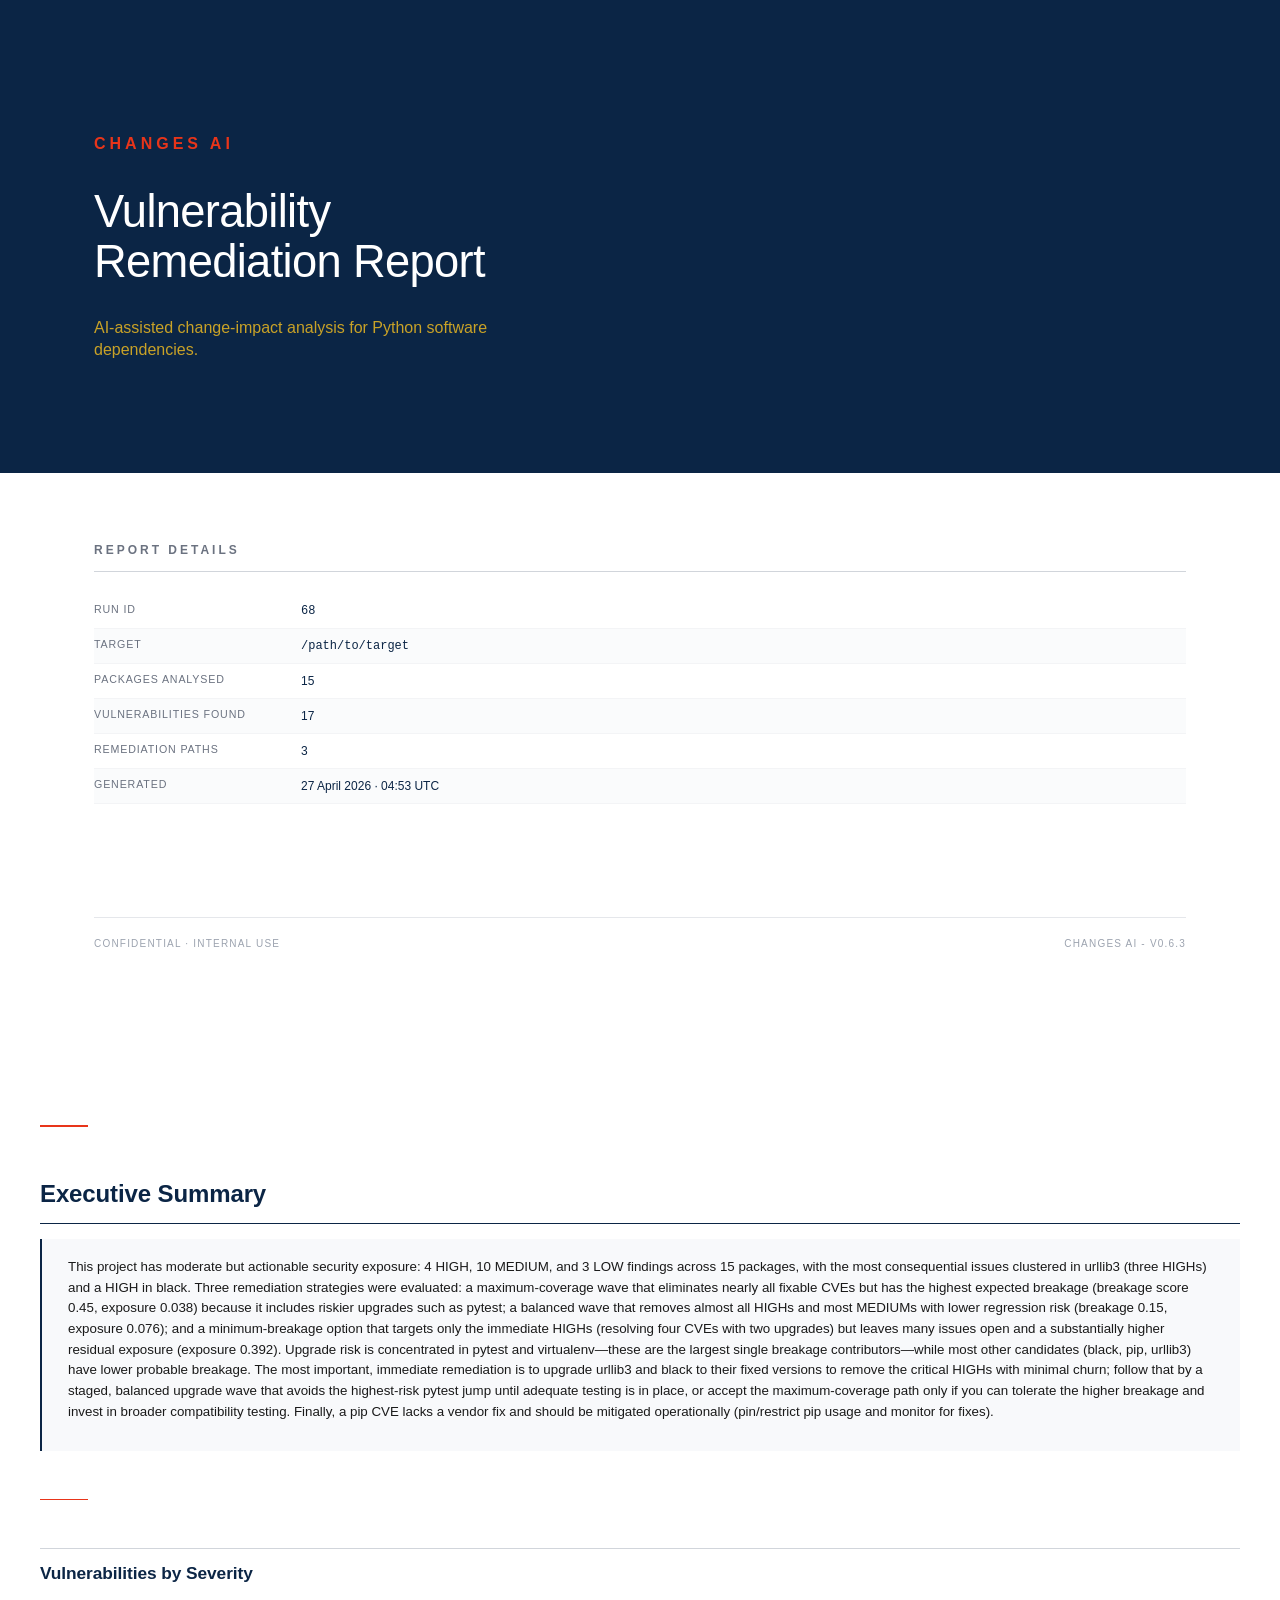
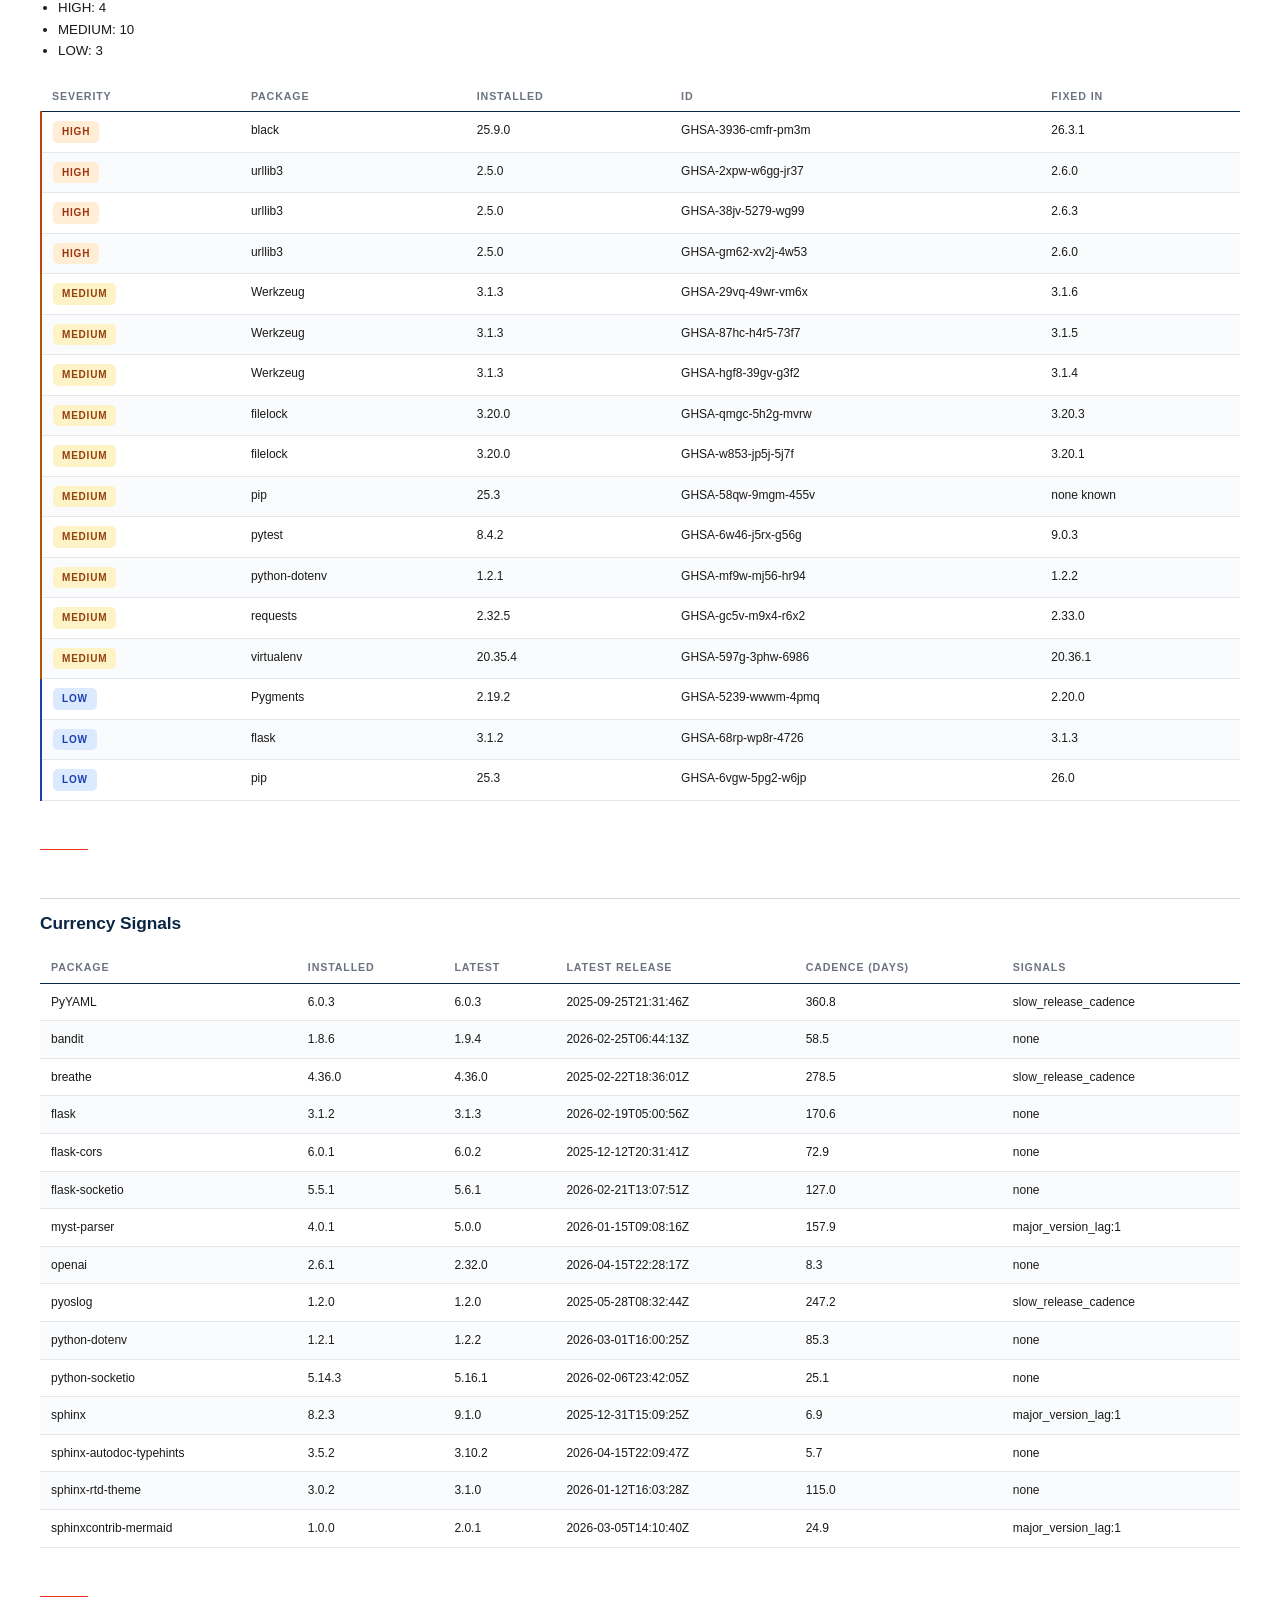
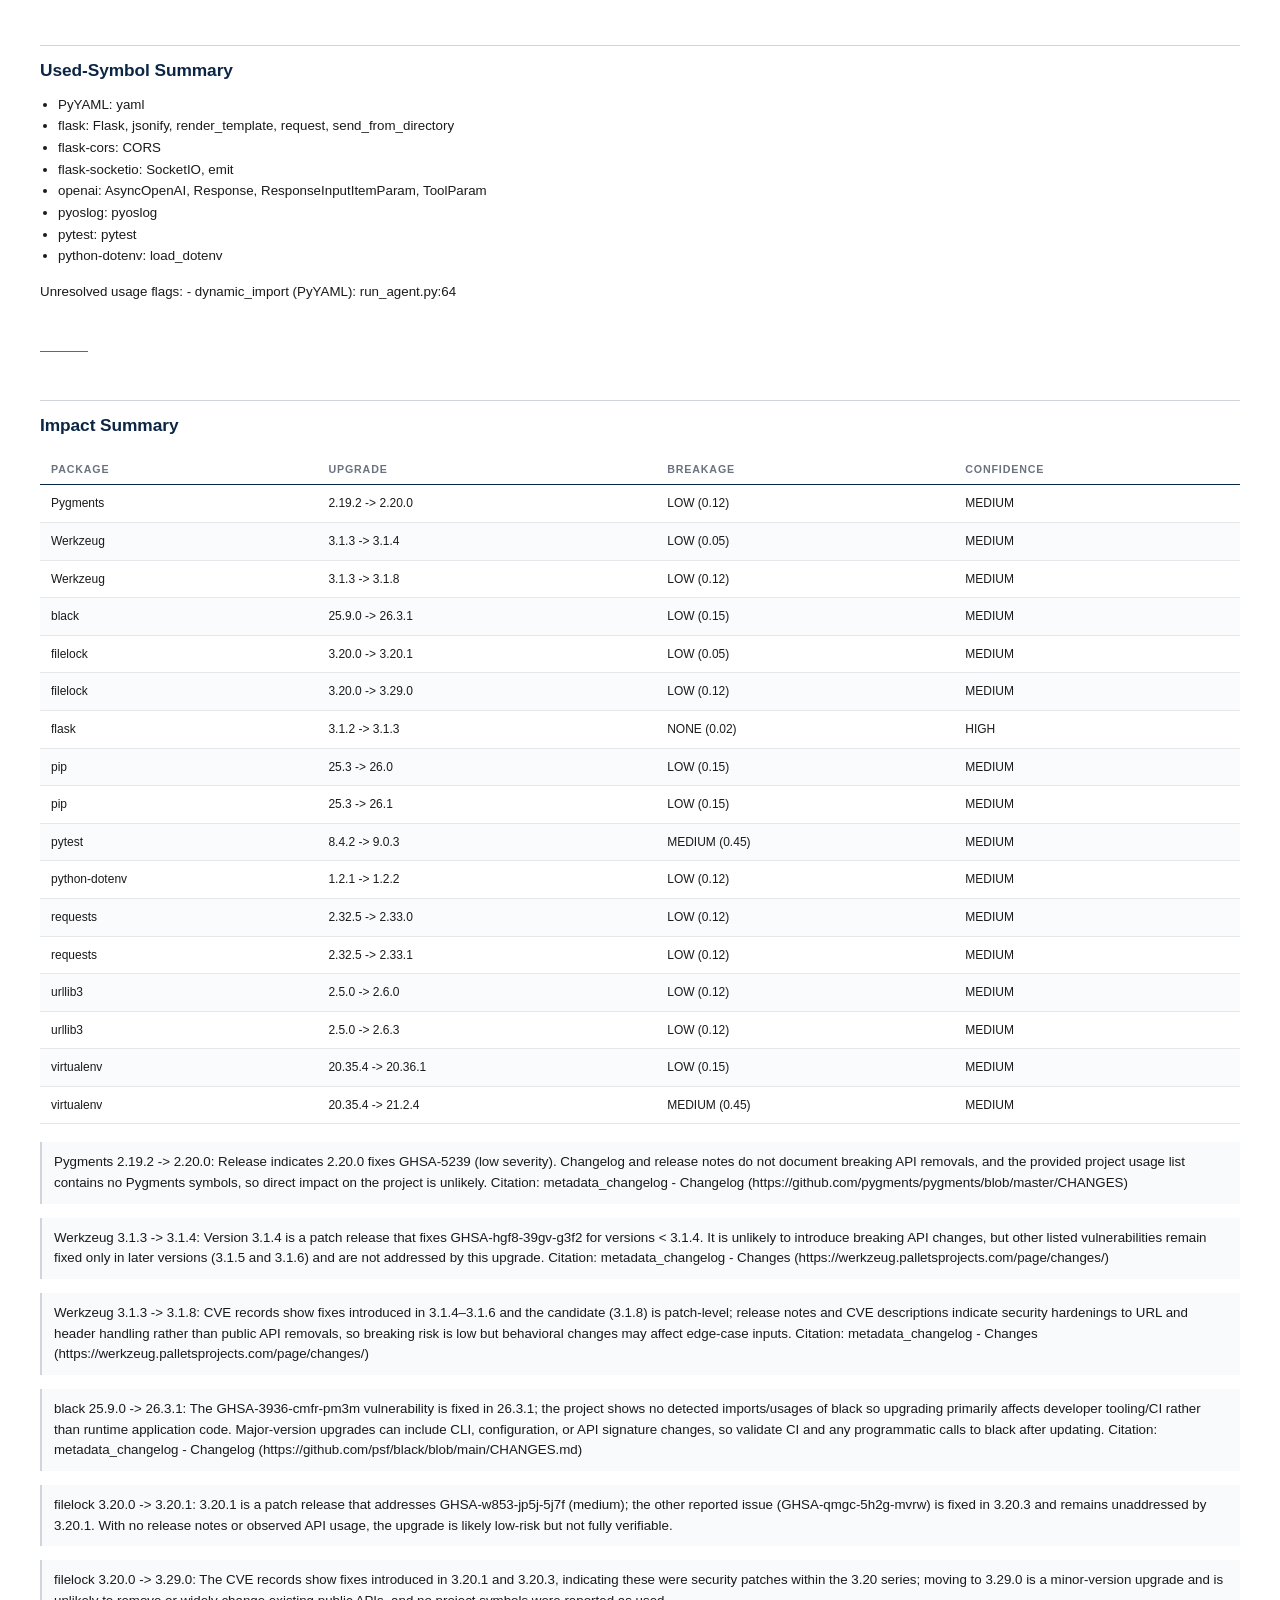
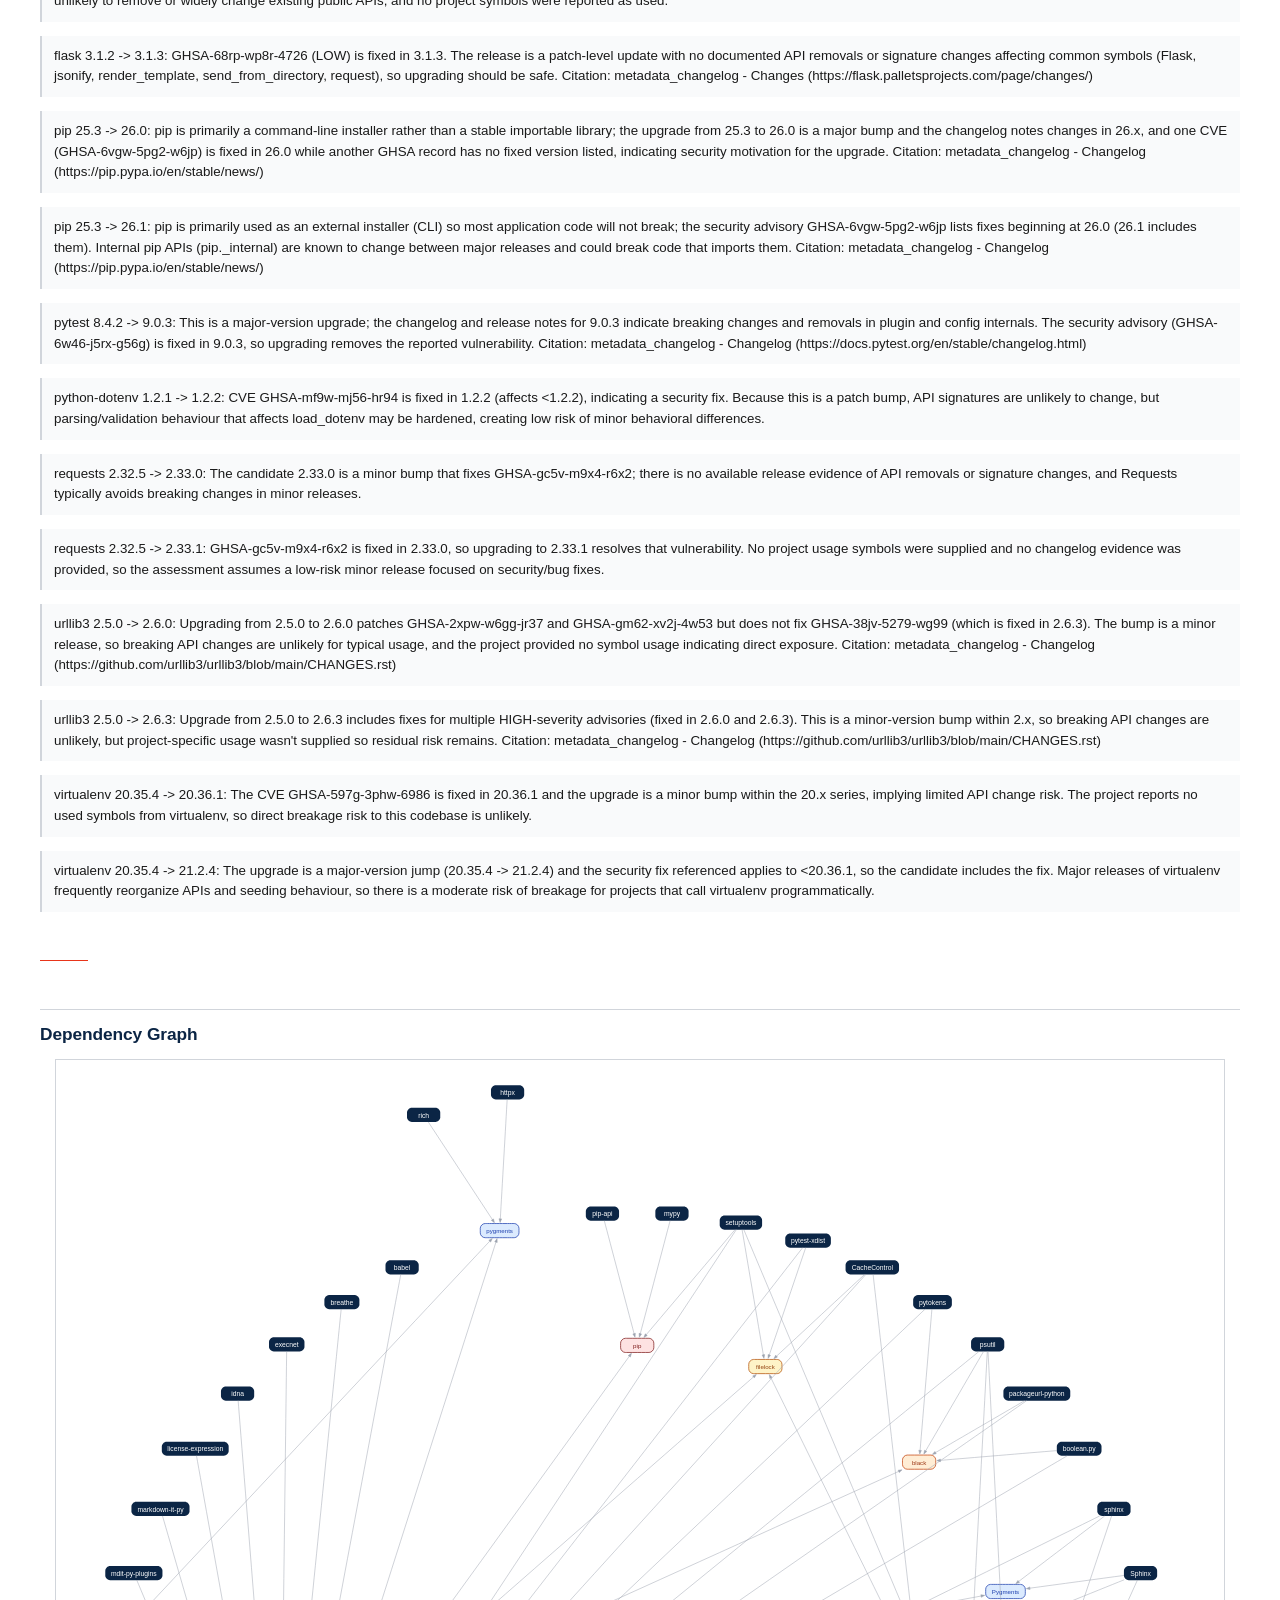
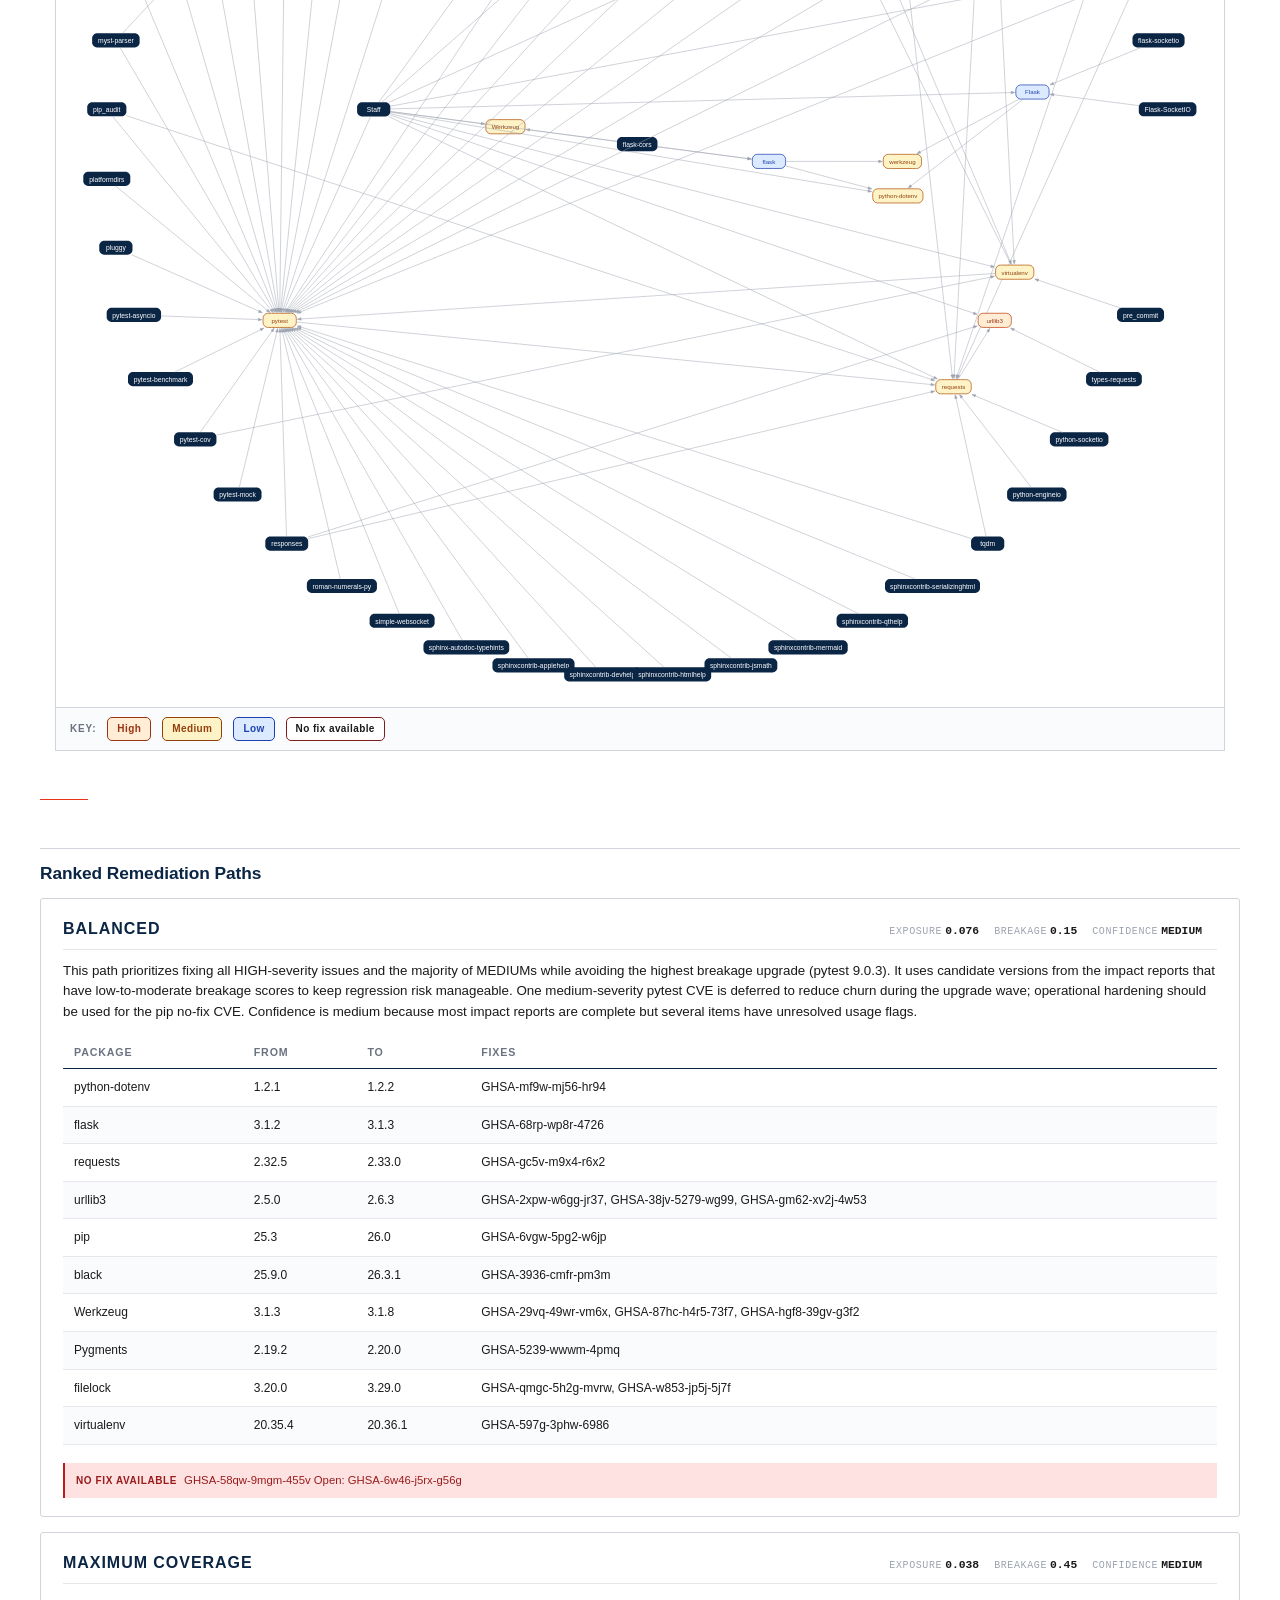
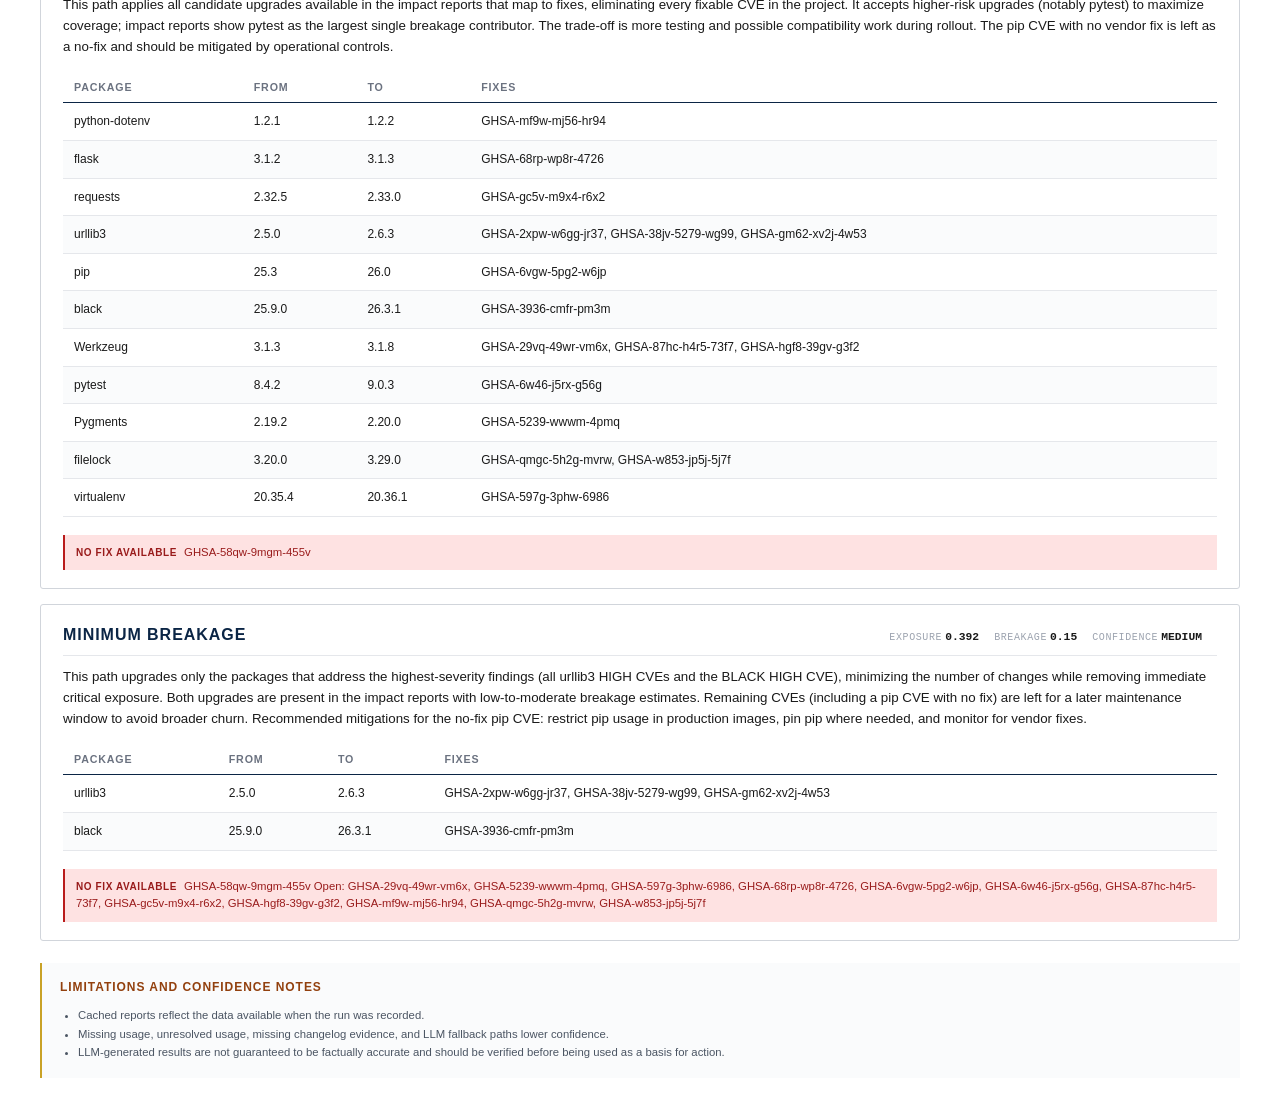
==== commit eab598e2: "Add PDF sample report and update report HTML Add a PDF sample report and update the example HTML rep" ====
--- a/report_example/report.html
+++ b/report_example/report.html
@@ -12,31 +12,33 @@
     <div class="brand">Changes AI</div>
     <h1>Vulnerability<br>Remediation Report</h1>
     <p class="subtitle">AI-assisted change-impact analysis for Python software dependencies.</p>
+    <div class="navy-band-rule"></div>
   </div>
   <div class="body">
     <div class="meta-heading">Report Details</div>
     <div class="metadata">
       <table>
-        <tr><td class="label">Run ID</td><td class="value mono"><span class="run-id">33</span></td></tr>
-        <tr><td class="label">Target</td><td class="value mono">/path/to/sample/report</td></tr>
+        <tr><td class="label">Run ID</td><td class="value mono"><span class="run-id">68</span></td></tr>
+        <tr><td class="label">Target</td><td class="value mono">/path/to/target</td></tr>
         <tr><td class="label">Packages analysed</td><td class="value">15</td></tr>
         <tr><td class="label">Vulnerabilities found</td><td class="value">17</td></tr>
         <tr><td class="label">Remediation paths</td><td class="value">3</td></tr>
-        <tr><td class="label">Generated</td><td class="value"><span class="gen-date">26 April 2026 · 13:34 UTC</span></td></tr>
+        <tr><td class="label">Generated</td><td class="value"><span class="gen-date">27 April 2026 · 04:53 UTC</span></td></tr>
       </table>
     </div>
     <div class="footer">
       <span class="left">Confidential · Internal Use</span>
-            <span class="right">Changes AI - v0.6.2</span>
+            <span class="right">Changes AI - v0.6.3</span>
     </div>
   </div>
 </section>
 
 <main>
 
+<div class="section-rule"></div>
 <h1>Executive Summary</h1>
 <div class="exec-summary">
-    <p>The dependency scan shows a moderate security exposure: four high-severity CVEs and ten medium-severity issues across 15 packages, with several high-impact fixes available for urllib3 and black that should be prioritized. Upgrading everything available yields the greatest reduction in exposure but carries a substantial probable breakage risk driven mainly by major-version bumps to pytest and pip; that path should only be attempted with comprehensive CI, canary releases, and staged rollouts. A balanced remediation path is the recommended near-term approach because it removes most medium/high CVEs while keeping probable breakage low to moderate. That path reduces exposure significantly with fewer disruptive upgrades, leaving the pip CVE that currently has no upstream fix as an outstanding issue. The most important remediation outcome is therefore twofold: apply the balanced upgrades now to remediate the bulk of vulnerabilities, and implement immediate runtime mitigations for the pip GHSA-58qw-9mgm-455v issue by restricting runtime pip operations, isolating build and packaging environments, and replacing automated pip usage where feasible. Also plan a separate, well-tested change window for higher-risk major upgrades such as pytest and pip, and close detection gaps (for example, the dynamic import of PyYAML) so future scans reliably surface usage. With these steps—balanced upgrades, targeted mitigations for no-fix CVEs, and staged testing of major bumps—the team can materially lower exposure while managing upgrade risk.</p>
+    <p>This project has moderate but actionable security exposure: 4 HIGH, 10 MEDIUM, and 3 LOW findings across 15 packages, with the most consequential issues clustered in urllib3 (three HIGHs) and a HIGH in black. Three remediation strategies were evaluated: a maximum‑coverage wave that eliminates nearly all fixable CVEs but has the highest expected breakage (breakage score 0.45, exposure 0.038) because it includes riskier upgrades such as pytest; a balanced wave that removes almost all HIGHs and most MEDIUMs with lower regression risk (breakage 0.15, exposure 0.076); and a minimum‑breakage option that targets only the immediate HIGHs (resolving four CVEs with two upgrades) but leaves many issues open and a substantially higher residual exposure (exposure 0.392). Upgrade risk is concentrated in pytest and virtualenv—these are the largest single breakage contributors—while most other candidates (black, pip, urllib3) have lower probable breakage. The most important, immediate remediation is to upgrade urllib3 and black to their fixed versions to remove the critical HIGHs with minimal churn; follow that by a staged, balanced upgrade wave that avoids the highest‑risk pytest jump until adequate testing is in place, or accept the maximum‑coverage path only if you can tolerate the higher breakage and invest in broader compatibility testing. Finally, a pip CVE lacks a vendor fix and should be mitigated operationally (pin/restrict pip usage and monitor for fixes).</p>
 </div>
 
 <div class="section-rule"></div>
@@ -387,8 +389,8 @@
 </tr>
 <tr>
 <td>pip</td>
-<td>25.3 -&gt; 26.0.1</td>
-<td>LOW (0.12)</td>
+<td>25.3 -&gt; 26.1</td>
+<td>LOW (0.15)</td>
 <td>MEDIUM</td>
 </tr>
 <tr>
@@ -441,50 +443,968 @@
 </tr>
 </tbody>
 </table>
-<div class="impact-analysis">
-<ul>
-<li><div class="item-header">Pygments 2.19.2 → 2.20.0</div><div class="item-body">Release indicates 2.20.0 fixes GHSA-5239 (low severity). Changelog and release notes do not document breaking API removals, and the provided project usage list contains no Pygments symbols, so direct impact on the project is unlikely.</div><span class="item-citation">Citation: metadata_changelog — Changelog (https://github.com/pygments/pygments/blob/master/CHANGES)</span></li>
-<li><div class="item-header">Werkzeug 3.1.3 → 3.1.4</div><div class="item-body">Version 3.1.4 is a patch release that fixes GHSA-hgf8-39gv-g3f2 for versions &lt; 3.1.4. It is unlikely to introduce breaking API changes, but other listed vulnerabilities remain fixed only in later versions (3.1.5 and 3.1.6) and are not addressed by this upgrade.</div><span class="item-citation">Citation: metadata_changelog — Changes (https://werkzeug.palletsprojects.com/page/changes/)</span></li>
-<li><div class="item-header">Werkzeug 3.1.3 → 3.1.8</div><div class="item-body">CVE records show fixes introduced in 3.1.4–3.1.6 and the candidate (3.1.8) is patch-level; release notes and CVE descriptions indicate security hardenings to URL and header handling rather than public API removals, so breaking risk is low but behavioral changes may affect edge-case inputs.</div><span class="item-citation">Citation: metadata_changelog — Changes (https://werkzeug.palletsprojects.com/page/changes/)</span></li>
-<li><div class="item-header">black 25.9.0 → 26.3.1</div><div class="item-body">The GHSA-3936-cmfr-pm3m vulnerability is fixed in 26.3.1; the project shows no detected imports/usages of black so upgrading primarily affects developer tooling/CI rather than runtime application code. Major-version upgrades can include CLI, configuration, or API signature changes, so validate CI and any programmatic calls to black after updating.</div><span class="item-citation">Citation: metadata_changelog — Changelog (https://github.com/psf/black/blob/main/CHANGES.md)</span></li>
-<li><div class="item-header">filelock 3.20.0 → 3.20.1</div><div class="item-body">3.20.1 is a patch release that addresses GHSA-w853-jp5j-5j7f (medium); the other reported issue (GHSA-qmgc-5h2g-mvrw) is fixed in 3.20.3 and remains unaddressed by 3.20.1. With no release notes or observed API usage, the upgrade is likely low-risk but not fully verifiable.</div></li>
-<li><div class="item-header">filelock 3.20.0 → 3.29.0</div><div class="item-body">The CVE records show fixes introduced in 3.20.1 and 3.20.3, indicating these were security patches within the 3.20 series; moving to 3.29.0 is a minor-version upgrade and is unlikely to remove or widely change existing public APIs, and no project symbols were reported as used.</div></li>
-<li><div class="item-header">flask 3.1.2 → 3.1.3</div><div class="item-body">GHSA-68rp-wp8r-4726 (LOW) is fixed in 3.1.3. The release is a patch-level update with no documented API removals or signature changes affecting common symbols (Flask, jsonify, render_template, send_from_directory, request), so upgrading should be safe.</div><span class="item-citation">Citation: metadata_changelog — Changes (https://flask.palletsprojects.com/page/changes/)</span></li>
-<li><div class="item-header">pip 25.3 → 26.0</div><div class="item-body">pip is primarily a command-line installer rather than a stable importable library; the upgrade from 25.3 to 26.0 is a major bump and the changelog notes changes in 26.x, and one CVE (GHSA-6vgw-5pg2-w6jp) is fixed in 26.0 while another GHSA record has no fixed version listed, indicating security motivation for the upgrade.</div><span class="item-citation">Citation: metadata_changelog — Changelog (https://pip.pypa.io/en/stable/news/)</span></li>
-<li><div class="item-header">pip 25.3 → 26.0.1</div><div class="item-body">pip 26.0.x changelog indicates fixes for the reported GHSA advisory and other bug/security fixes; major-version upgrades commonly change internal APIs and CLI behaviour, but since the project does not import pip, runtime breakage risk is low. Upgrading mitigates the listed CVE (GHSA-6vgw-5pg2-w6jp fixed in 26.0) while demanding caution if any CI/tools parse pip output or rely on pip._internal.</div><span class="item-citation">Citation: metadata_changelog — Changelog (https://pip.pypa.io/en/stable/news/)</span></li>
-<li><div class="item-header">pytest 8.4.2 → 9.0.3</div><div class="item-body">This is a major-version upgrade; the changelog and release notes for 9.0.3 indicate breaking changes and removals in plugin and config internals. The security advisory (GHSA-6w46-j5rx-g56g) is fixed in 9.0.3, so upgrading removes the reported vulnerability.</div><span class="item-citation">Citation: metadata_changelog — Changelog (https://docs.pytest.org/en/stable/changelog.html)</span></li>
-<li><div class="item-header">python-dotenv 1.2.1 → 1.2.2</div><div class="item-body">CVE GHSA-mf9w-mj56-hr94 is fixed in 1.2.2 (affects &lt;1.2.2), indicating a security fix. Because this is a patch bump, API signatures are unlikely to change, but parsing/validation behaviour that affects load_dotenv may be hardened, creating low risk of minor behavioral differences.</div></li>
-<li><div class="item-header">requests 2.32.5 → 2.33.0</div><div class="item-body">The candidate 2.33.0 is a minor bump that fixes GHSA-gc5v-m9x4-r6x2; there is no available release evidence of API removals or signature changes, and Requests typically avoids breaking changes in minor releases.</div></li>
-<li><div class="item-header">requests 2.32.5 → 2.33.1</div><div class="item-body">GHSA-gc5v-m9x4-r6x2 is fixed in 2.33.0, so upgrading to 2.33.1 resolves that vulnerability. No project usage symbols were supplied and no changelog evidence was provided, so the assessment assumes a low-risk minor release focused on security/bug fixes.</div></li>
-<li><div class="item-header">urllib3 2.5.0 → 2.6.0</div><div class="item-body">Upgrading from 2.5.0 to 2.6.0 patches GHSA-2xpw-w6gg-jr37 and GHSA-gm62-xv2j-4w53 but does not fix GHSA-38jv-5279-wg99 (which is fixed in 2.6.3). The bump is a minor release, so breaking API changes are unlikely for typical usage, and the project provided no symbol usage indicating direct exposure.</div><span class="item-citation">Citation: metadata_changelog — Changelog (https://github.com/urllib3/urllib3/blob/main/CHANGES.rst)</span></li>
-<li><div class="item-header">urllib3 2.5.0 → 2.6.3</div><div class="item-body">Upgrade from 2.5.0 to 2.6.3 includes fixes for multiple HIGH-severity advisories (fixed in 2.6.0 and 2.6.3). This is a minor-version bump within 2.x, so breaking API changes are unlikely, but project-specific usage wasn't supplied so residual risk remains.</div><span class="item-citation">Citation: metadata_changelog — Changelog (https://github.com/urllib3/urllib3/blob/main/CHANGES.rst)</span></li>
-<li><div class="item-header">virtualenv 20.35.4 → 20.36.1</div><div class="item-body">The CVE GHSA-597g-3phw-6986 is fixed in 20.36.1 and the upgrade is a minor bump within the 20.x series, implying limited API change risk. The project reports no used symbols from virtualenv, so direct breakage risk to this codebase is unlikely.</div></li>
-<li><div class="item-header">virtualenv 20.35.4 → 21.2.4</div><div class="item-body">The upgrade is a major-version jump (20.35.4 → 21.2.4) and the security fix referenced applies to &lt;20.36.1, so the candidate includes the fix. Major releases of virtualenv frequently reorganize APIs and seeding behaviour, so there is a moderate risk of breakage for projects that call virtualenv programmatically.</div></li>
-</ul>
+<div class="impact-analysis"><ul>
+<li>Pygments 2.19.2 -&gt; 2.20.0: Release indicates 2.20.0 fixes GHSA-5239 (low severity). Changelog and release notes do not document breaking API removals, and the provided project usage list contains no Pygments symbols, so direct impact on the project is unlikely.
+  Citation: metadata_changelog - Changelog (https://github.com/pygments/pygments/blob/master/CHANGES)</li>
+<li>Werkzeug 3.1.3 -&gt; 3.1.4: Version 3.1.4 is a patch release that fixes GHSA-hgf8-39gv-g3f2 for versions &lt; 3.1.4. It is unlikely to introduce breaking API changes, but other listed vulnerabilities remain fixed only in later versions (3.1.5 and 3.1.6) and are not addressed by this upgrade.
+  Citation: metadata_changelog - Changes (https://werkzeug.palletsprojects.com/page/changes/)</li>
+<li>Werkzeug 3.1.3 -&gt; 3.1.8: CVE records show fixes introduced in 3.1.4–3.1.6 and the candidate (3.1.8) is patch-level; release notes and CVE descriptions indicate security hardenings to URL and header handling rather than public API removals, so breaking risk is low but behavioral changes may affect edge-case inputs.
+  Citation: metadata_changelog - Changes (https://werkzeug.palletsprojects.com/page/changes/)</li>
+<li>black 25.9.0 -&gt; 26.3.1: The GHSA-3936-cmfr-pm3m vulnerability is fixed in 26.3.1; the project shows no detected imports/usages of black so upgrading primarily affects developer tooling/CI rather than runtime application code. Major-version upgrades can include CLI, configuration, or API signature changes, so validate CI and any programmatic calls to black after updating.
+  Citation: metadata_changelog - Changelog (https://github.com/psf/black/blob/main/CHANGES.md)</li>
+<li>filelock 3.20.0 -&gt; 3.20.1: 3.20.1 is a patch release that addresses GHSA-w853-jp5j-5j7f (medium); the other reported issue (GHSA-qmgc-5h2g-mvrw) is fixed in 3.20.3 and remains unaddressed by 3.20.1. With no release notes or observed API usage, the upgrade is likely low-risk but not fully verifiable.</li>
+<li>filelock 3.20.0 -&gt; 3.29.0: The CVE records show fixes introduced in 3.20.1 and 3.20.3, indicating these were security patches within the 3.20 series; moving to 3.29.0 is a minor-version upgrade and is unlikely to remove or widely change existing public APIs, and no project symbols were reported as used.</li>
+<li>flask 3.1.2 -&gt; 3.1.3: GHSA-68rp-wp8r-4726 (LOW) is fixed in 3.1.3. The release is a patch-level update with no documented API removals or signature changes affecting common symbols (Flask, jsonify, render_template, send_from_directory, request), so upgrading should be safe.
+  Citation: metadata_changelog - Changes (https://flask.palletsprojects.com/page/changes/)</li>
+<li>pip 25.3 -&gt; 26.0: pip is primarily a command-line installer rather than a stable importable library; the upgrade from 25.3 to 26.0 is a major bump and the changelog notes changes in 26.x, and one CVE (GHSA-6vgw-5pg2-w6jp) is fixed in 26.0 while another GHSA record has no fixed version listed, indicating security motivation for the upgrade.
+  Citation: metadata_changelog - Changelog (https://pip.pypa.io/en/stable/news/)</li>
+<li>pip 25.3 -&gt; 26.1: pip is primarily used as an external installer (CLI) so most application code will not break; the security advisory GHSA-6vgw-5pg2-w6jp lists fixes beginning at 26.0 (26.1 includes them). Internal pip APIs (pip._internal) are known to change between major releases and could break code that imports them.
+  Citation: metadata_changelog - Changelog (https://pip.pypa.io/en/stable/news/)</li>
+<li>pytest 8.4.2 -&gt; 9.0.3: This is a major-version upgrade; the changelog and release notes for 9.0.3 indicate breaking changes and removals in plugin and config internals. The security advisory (GHSA-6w46-j5rx-g56g) is fixed in 9.0.3, so upgrading removes the reported vulnerability.
+  Citation: metadata_changelog - Changelog (https://docs.pytest.org/en/stable/changelog.html)</li>
+<li>python-dotenv 1.2.1 -&gt; 1.2.2: CVE GHSA-mf9w-mj56-hr94 is fixed in 1.2.2 (affects &lt;1.2.2), indicating a security fix. Because this is a patch bump, API signatures are unlikely to change, but parsing/validation behaviour that affects load_dotenv may be hardened, creating low risk of minor behavioral differences.</li>
+<li>requests 2.32.5 -&gt; 2.33.0: The candidate 2.33.0 is a minor bump that fixes GHSA-gc5v-m9x4-r6x2; there is no available release evidence of API removals or signature changes, and Requests typically avoids breaking changes in minor releases.</li>
+<li>requests 2.32.5 -&gt; 2.33.1: GHSA-gc5v-m9x4-r6x2 is fixed in 2.33.0, so upgrading to 2.33.1 resolves that vulnerability. No project usage symbols were supplied and no changelog evidence was provided, so the assessment assumes a low-risk minor release focused on security/bug fixes.</li>
+<li>urllib3 2.5.0 -&gt; 2.6.0: Upgrading from 2.5.0 to 2.6.0 patches GHSA-2xpw-w6gg-jr37 and GHSA-gm62-xv2j-4w53 but does not fix GHSA-38jv-5279-wg99 (which is fixed in 2.6.3). The bump is a minor release, so breaking API changes are unlikely for typical usage, and the project provided no symbol usage indicating direct exposure.
+  Citation: metadata_changelog - Changelog (https://github.com/urllib3/urllib3/blob/main/CHANGES.rst)</li>
+<li>urllib3 2.5.0 -&gt; 2.6.3: Upgrade from 2.5.0 to 2.6.3 includes fixes for multiple HIGH-severity advisories (fixed in 2.6.0 and 2.6.3). This is a minor-version bump within 2.x, so breaking API changes are unlikely, but project-specific usage wasn't supplied so residual risk remains.
+  Citation: metadata_changelog - Changelog (https://github.com/urllib3/urllib3/blob/main/CHANGES.rst)</li>
+<li>virtualenv 20.35.4 -&gt; 20.36.1: The CVE GHSA-597g-3phw-6986 is fixed in 20.36.1 and the upgrade is a minor bump within the 20.x series, implying limited API change risk. The project reports no used symbols from virtualenv, so direct breakage risk to this codebase is unlikely.</li>
+<li>virtualenv 20.35.4 -&gt; 21.2.4: The upgrade is a major-version jump (20.35.4 -&gt; 21.2.4) and the security fix referenced applies to &lt;20.36.1, so the candidate includes the fix. Major releases of virtualenv frequently reorganize APIs and seeding behaviour, so there is a moderate risk of breakage for projects that call virtualenv programmatically.</li>
+</ul></div><div class="section-rule"></div>
+<h2>Dependency Graph</h2>
+<div class="dependency-graph-svg">
+<svg width="1853pt" height="1988pt"
+ viewBox="0.00 0.00 1853.00 1988.00" xmlns="http://www.w3.org/2000/svg" xmlns:xlink="http://www.w3.org/1999/xlink">
+<g id="graph0" class="graph" transform="scale(1 1) rotate(0) translate(21.6 1966.04)">
+<title>/Users/paulzanna/Github/Staff</title>
+<polygon fill="#ffffff" stroke="none" points="-21.6,21.6 -21.6,-1966.04 1830.94,-1966.04 1830.94,21.6 -21.6,21.6"/>
+<!-- CacheControl -->
+<g id="node1" class="node">
+<title>CacheControl</title>
+<path fill="#0b2545" stroke="#0b2545" stroke-width="0" d="M1318.27,-1660.09C1318.27,-1660.09 1246.72,-1660.09 1246.72,-1660.09 1242.88,-1660.09 1239.04,-1656.25 1239.04,-1652.41 1239.04,-1652.41 1239.04,-1644.73 1239.04,-1644.73 1239.04,-1640.89 1242.88,-1637.05 1246.72,-1637.05 1246.72,-1637.05 1318.27,-1637.05 1318.27,-1637.05 1322.11,-1637.05 1325.95,-1640.89 1325.95,-1644.73 1325.95,-1644.73 1325.95,-1652.41 1325.95,-1652.41 1325.95,-1656.25 1322.11,-1660.09 1318.27,-1660.09"/>
+<text xml:space="preserve" text-anchor="middle" x="1282.49" y="-1644.12" font-family="Helvetica,Arial,sans-serif" font-size="11.00" fill="#ffffff">CacheControl</text>
+</g>
+<!-- filelock -->
+<g id="node13" class="node">
+<title>filelock</title>
+<path fill="#fef3c7" stroke="#b45309" stroke-width="1.2" d="M1127.97,-1498.8C1127.97,-1498.8 1089.33,-1498.8 1089.33,-1498.8 1085.49,-1498.8 1081.65,-1494.96 1081.65,-1491.12 1081.65,-1491.12 1081.65,-1483.44 1081.65,-1483.44 1081.65,-1479.6 1085.49,-1475.76 1089.33,-1475.76 1089.33,-1475.76 1127.97,-1475.76 1127.97,-1475.76 1131.81,-1475.76 1135.65,-1479.6 1135.65,-1483.44 1135.65,-1483.44 1135.65,-1491.12 1135.65,-1491.12 1135.65,-1494.96 1131.81,-1498.8 1127.97,-1498.8"/>
+<text xml:space="preserve" text-anchor="middle" x="1108.65" y="-1483.41" font-family="Helvetica,Arial,sans-serif" font-size="10.00" fill="#92400e">filelock</text>
+</g>
+<!-- CacheControl&#45;&gt;filelock -->
+<g id="edge1" class="edge">
+<title>CacheControl&#45;&gt;filelock</title>
+<path fill="none" stroke="#9ca3af" stroke-width="0.8" d="M1270.27,-1637.23C1240.07,-1609.21 1161.82,-1536.61 1126.46,-1503.8"/>
+<polygon fill="#9ca3af" stroke="#9ca3af" stroke-width="0.8" points="1128.28,-1502.63 1122.45,-1500.09 1125.42,-1505.71 1128.28,-1502.63"/>
+</g>
+<!-- pytest -->
+<g id="node33" class="node">
+<title>pytest</title>
+<path fill="#fef3c7" stroke="#b45309" stroke-width="1.2" d="M338.5,-598.59C338.5,-598.59 299.86,-598.59 299.86,-598.59 296.02,-598.59 292.18,-594.75 292.18,-590.91 292.18,-590.91 292.18,-583.23 292.18,-583.23 292.18,-579.39 296.02,-575.55 299.86,-575.55 299.86,-575.55 338.5,-575.55 338.5,-575.55 342.34,-575.55 346.18,-579.39 346.18,-583.23 346.18,-583.23 346.18,-590.91 346.18,-590.91 346.18,-594.75 342.34,-598.59 338.5,-598.59"/>
+<text xml:space="preserve" text-anchor="middle" x="319.18" y="-583.19" font-family="Helvetica,Arial,sans-serif" font-size="10.00" fill="#92400e">pytest</text>
+</g>
+<!-- CacheControl&#45;&gt;pytest -->
+<g id="edge2" class="edge">
+<title>CacheControl&#45;&gt;pytest</title>
+<path fill="none" stroke="#9ca3af" stroke-width="0.8" d="M1272.33,-1637.37C1177.62,-1533 450.56,-731.84 334.72,-604.19"/>
+<polygon fill="#9ca3af" stroke="#9ca3af" stroke-width="0.8" points="336.36,-602.87 330.77,-599.84 333.25,-605.7 336.36,-602.87"/>
+</g>
+<!-- requests -->
+<g id="node43" class="node">
+<title>requests</title>
+<path fill="#fef3c7" stroke="#b45309" stroke-width="1.2" d="M1435.6,-490.71C1435.6,-490.71 1393.3,-490.71 1393.3,-490.71 1389.46,-490.71 1385.62,-486.87 1385.62,-483.03 1385.62,-483.03 1385.62,-475.35 1385.62,-475.35 1385.62,-471.51 1389.46,-467.67 1393.3,-467.67 1393.3,-467.67 1435.6,-467.67 1435.6,-467.67 1439.44,-467.67 1443.28,-471.51 1443.28,-475.35 1443.28,-475.35 1443.28,-483.03 1443.28,-483.03 1443.28,-486.87 1439.44,-490.71 1435.6,-490.71"/>
+<text xml:space="preserve" text-anchor="middle" x="1414.45" y="-475.32" font-family="Helvetica,Arial,sans-serif" font-size="10.00" fill="#92400e">requests</text>
+</g>
+<!-- CacheControl&#45;&gt;requests -->
+<g id="edge3" class="edge">
+<title>CacheControl&#45;&gt;requests</title>
+<path fill="none" stroke="#9ca3af" stroke-width="0.8" d="M1283.76,-1637.37C1296.18,-1527.26 1396.37,-639.36 1412.31,-498.1"/>
+<polygon fill="#9ca3af" stroke="#9ca3af" stroke-width="0.8" points="1414.37,-498.65 1412.95,-492.45 1410.19,-498.18 1414.37,-498.65"/>
+</g>
+<!-- Flask -->
+<g id="node2" class="node">
+<title>Flask</title>
+<path fill="#dbeafe" stroke="#1e40af" stroke-width="1.2" d="M1562.13,-969.77C1562.13,-969.77 1523.49,-969.77 1523.49,-969.77 1519.65,-969.77 1515.81,-965.93 1515.81,-962.09 1515.81,-962.09 1515.81,-954.41 1515.81,-954.41 1515.81,-950.57 1519.65,-946.73 1523.49,-946.73 1523.49,-946.73 1562.13,-946.73 1562.13,-946.73 1565.97,-946.73 1569.81,-950.57 1569.81,-954.41 1569.81,-954.41 1569.81,-962.09 1569.81,-962.09 1569.81,-965.93 1565.97,-969.77 1562.13,-969.77"/>
+<text xml:space="preserve" text-anchor="middle" x="1542.81" y="-954.38" font-family="Helvetica,Arial,sans-serif" font-size="10.00" fill="#1e40af">Flask</text>
+</g>
+<!-- python&#45;dotenv -->
+<g id="node39" class="node">
+<title>python&#45;dotenv</title>
+<path fill="#fef3c7" stroke="#b45309" stroke-width="1.2" d="M1357.2,-800.91C1357.2,-800.91 1290.9,-800.91 1290.9,-800.91 1287.06,-800.91 1283.22,-797.07 1283.22,-793.23 1283.22,-793.23 1283.22,-785.55 1283.22,-785.55 1283.22,-781.71 1287.06,-777.87 1290.9,-777.87 1290.9,-777.87 1357.2,-777.87 1357.2,-777.87 1361.04,-777.87 1364.88,-781.71 1364.88,-785.55 1364.88,-785.55 1364.88,-793.23 1364.88,-793.23 1364.88,-797.07 1361.04,-800.91 1357.2,-800.91"/>
+<text xml:space="preserve" text-anchor="middle" x="1324.05" y="-785.52" font-family="Helvetica,Arial,sans-serif" font-size="10.00" fill="#92400e">python&#45;dotenv</text>
+</g>
+<!-- Flask&#45;&gt;python&#45;dotenv -->
+<g id="edge4" class="edge">
+<title>Flask&#45;&gt;python&#45;dotenv</title>
+<path fill="none" stroke="#9ca3af" stroke-width="0.8" d="M1527.43,-946.38C1489.08,-916.78 1389.18,-839.66 1345.28,-805.77"/>
+<polygon fill="#9ca3af" stroke="#9ca3af" stroke-width="0.8" points="1346.7,-804.22 1340.67,-802.22 1344.14,-807.55 1346.7,-804.22"/>
+</g>
+<!-- werkzeug -->
+<g id="node62" class="node">
+<title>werkzeug</title>
+<path fill="#fef3c7" stroke="#b45309" stroke-width="1.2" d="M1354.83,-856.94C1354.83,-856.94 1308.03,-856.94 1308.03,-856.94 1304.19,-856.94 1300.35,-853.1 1300.35,-849.26 1300.35,-849.26 1300.35,-841.58 1300.35,-841.58 1300.35,-837.74 1304.19,-833.9 1308.03,-833.9 1308.03,-833.9 1354.83,-833.9 1354.83,-833.9 1358.67,-833.9 1362.51,-837.74 1362.51,-841.58 1362.51,-841.58 1362.51,-849.26 1362.51,-849.26 1362.51,-853.1 1358.67,-856.94 1354.83,-856.94"/>
+<text xml:space="preserve" text-anchor="middle" x="1331.43" y="-841.54" font-family="Helvetica,Arial,sans-serif" font-size="10.00" fill="#92400e">werkzeug</text>
+</g>
+<!-- Flask&#45;&gt;werkzeug -->
+<g id="edge5" class="edge">
+<title>Flask&#45;&gt;werkzeug</title>
+<path fill="none" stroke="#9ca3af" stroke-width="0.8" d="M1520.19,-946.18C1481.49,-925.52 1402.66,-883.44 1360.14,-860.74"/>
+<polygon fill="#9ca3af" stroke="#9ca3af" stroke-width="0.8" points="1361.24,-858.95 1354.96,-857.97 1359.26,-862.65 1361.24,-858.95"/>
+</g>
+<!-- Flask&#45;SocketIO -->
+<g id="node3" class="node">
+<title>Flask&#45;SocketIO</title>
+<path fill="#0b2545" stroke="#0b2545" stroke-width="0" d="M1801.66,-941.7C1801.66,-941.7 1723.36,-941.7 1723.36,-941.7 1719.52,-941.7 1715.68,-937.86 1715.68,-934.02 1715.68,-934.02 1715.68,-926.34 1715.68,-926.34 1715.68,-922.5 1719.52,-918.66 1723.36,-918.66 1723.36,-918.66 1801.66,-918.66 1801.66,-918.66 1805.5,-918.66 1809.34,-922.5 1809.34,-926.34 1809.34,-926.34 1809.34,-934.02 1809.34,-934.02 1809.34,-937.86 1805.5,-941.7 1801.66,-941.7"/>
+<text xml:space="preserve" text-anchor="middle" x="1762.51" y="-925.73" font-family="Helvetica,Arial,sans-serif" font-size="11.00" fill="#ffffff">Flask&#45;SocketIO</text>
+</g>
+<!-- Flask&#45;SocketIO&#45;&gt;Flask -->
+<g id="edge6" class="edge">
+<title>Flask&#45;SocketIO&#45;&gt;Flask</title>
+<path fill="none" stroke="#9ca3af" stroke-width="0.8" d="M1715.91,-936.13C1674.29,-941.45 1614.3,-949.12 1576.98,-953.89"/>
+<polygon fill="#9ca3af" stroke="#9ca3af" stroke-width="0.8" points="1577.17,-951.74 1571.48,-954.59 1577.7,-955.91 1577.17,-951.74"/>
+</g>
+<!-- Pygments -->
+<g id="node4" class="node">
+<title>Pygments</title>
+<path fill="#dbeafe" stroke="#1e40af" stroke-width="1.2" d="M1523.55,-1133.17C1523.55,-1133.17 1474.5,-1133.17 1474.5,-1133.17 1470.66,-1133.17 1466.82,-1129.33 1466.82,-1125.49 1466.82,-1125.49 1466.82,-1117.81 1466.82,-1117.81 1466.82,-1113.97 1470.66,-1110.13 1474.5,-1110.13 1474.5,-1110.13 1523.55,-1110.13 1523.55,-1110.13 1527.39,-1110.13 1531.23,-1113.97 1531.23,-1117.81 1531.23,-1117.81 1531.23,-1125.49 1531.23,-1125.49 1531.23,-1129.33 1527.39,-1133.17 1523.55,-1133.17"/>
+<text xml:space="preserve" text-anchor="middle" x="1499.03" y="-1117.77" font-family="Helvetica,Arial,sans-serif" font-size="10.00" fill="#1e40af">Pygments</text>
+</g>
+<!-- Sphinx -->
+<g id="node5" class="node">
+<title>Sphinx</title>
+<path fill="#0b2545" stroke="#0b2545" stroke-width="0" d="M1737.82,-1162.91C1737.82,-1162.91 1699.18,-1162.91 1699.18,-1162.91 1695.34,-1162.91 1691.5,-1159.07 1691.5,-1155.23 1691.5,-1155.23 1691.5,-1147.55 1691.5,-1147.55 1691.5,-1143.71 1695.34,-1139.87 1699.18,-1139.87 1699.18,-1139.87 1737.82,-1139.87 1737.82,-1139.87 1741.66,-1139.87 1745.5,-1143.71 1745.5,-1147.55 1745.5,-1147.55 1745.5,-1155.23 1745.5,-1155.23 1745.5,-1159.07 1741.66,-1162.91 1737.82,-1162.91"/>
+<text xml:space="preserve" text-anchor="middle" x="1718.5" y="-1146.94" font-family="Helvetica,Arial,sans-serif" font-size="11.00" fill="#ffffff">Sphinx</text>
+</g>
+<!-- Sphinx&#45;&gt;Pygments -->
+<g id="edge7" class="edge">
+<title>Sphinx&#45;&gt;Pygments</title>
+<path fill="none" stroke="#9ca3af" stroke-width="0.8" d="M1691.59,-1147.75C1653.32,-1142.56 1582.9,-1133.02 1538.65,-1127.02"/>
+<polygon fill="#9ca3af" stroke="#9ca3af" stroke-width="0.8" points="1538.94,-1124.94 1532.72,-1126.21 1538.38,-1129.1 1538.94,-1124.94"/>
+</g>
+<!-- Sphinx&#45;&gt;pytest -->
+<g id="edge8" class="edge">
+<title>Sphinx&#45;&gt;pytest</title>
+<path fill="none" stroke="#9ca3af" stroke-width="0.8" d="M1691.8,-1140.62C1517.97,-1070.52 548.34,-679.48 353.35,-600.84"/>
+<polygon fill="#9ca3af" stroke="#9ca3af" stroke-width="0.8" points="354.21,-598.93 347.86,-598.63 352.64,-602.82 354.21,-598.93"/>
+</g>
+<!-- Sphinx&#45;&gt;requests -->
+<g id="edge9" class="edge">
+<title>Sphinx&#45;&gt;requests</title>
+<path fill="none" stroke="#9ca3af" stroke-width="0.8" d="M1713.35,-1140.01C1677.69,-1061.16 1467.53,-596.54 1422.81,-497.68"/>
+<polygon fill="#9ca3af" stroke="#9ca3af" stroke-width="0.8" points="1424.77,-496.91 1420.38,-492.31 1420.94,-498.64 1424.77,-496.91"/>
+</g>
+<!-- Staff -->
+<g id="node6" class="node">
+<title>Staff</title>
+<path fill="#0b2545" stroke="#0b2545" stroke-width="0" d="M491.37,-941.58C491.37,-941.58 452.73,-941.58 452.73,-941.58 448.89,-941.58 445.05,-937.74 445.05,-933.9 445.05,-933.9 445.05,-926.22 445.05,-926.22 445.05,-922.38 448.89,-918.54 452.73,-918.54 452.73,-918.54 491.37,-918.54 491.37,-918.54 495.21,-918.54 499.05,-922.38 499.05,-926.22 499.05,-926.22 499.05,-933.9 499.05,-933.9 499.05,-937.74 495.21,-941.58 491.37,-941.58"/>
+<text xml:space="preserve" text-anchor="middle" x="472.05" y="-925.61" font-family="Helvetica,Arial,sans-serif" font-size="11.00" fill="#ffffff">Staff</text>
+</g>
+<!-- Staff&#45;&gt;Flask -->
+<g id="edge10" class="edge">
+<title>Staff&#45;&gt;Flask</title>
+<path fill="none" stroke="#9ca3af" stroke-width="0.8" d="M498.79,-930.76C644.72,-934.6 1344.51,-953.03 1508.41,-957.35"/>
+<polygon fill="#9ca3af" stroke="#9ca3af" stroke-width="0.8" points="1508.1,-959.44 1514.15,-957.5 1508.21,-955.24 1508.1,-959.44"/>
+</g>
+<!-- Staff&#45;&gt;Pygments -->
+<g id="edge11" class="edge">
+<title>Staff&#45;&gt;Pygments</title>
+<path fill="none" stroke="#9ca3af" stroke-width="0.8" d="M498.99,-935.08C639.93,-961.38 1292.24,-1083.07 1459.74,-1114.32"/>
+<polygon fill="#9ca3af" stroke="#9ca3af" stroke-width="0.8" points="1458.95,-1116.31 1465.23,-1115.34 1459.72,-1112.18 1458.95,-1116.31"/>
+</g>
+<!-- Werkzeug -->
+<g id="node7" class="node">
+<title>Werkzeug</title>
+<path fill="#fef3c7" stroke="#b45309" stroke-width="1.2" d="M710.35,-913.38C710.35,-913.38 662.05,-913.38 662.05,-913.38 658.21,-913.38 654.37,-909.54 654.37,-905.7 654.37,-905.7 654.37,-898.02 654.37,-898.02 654.37,-894.18 658.21,-890.34 662.05,-890.34 662.05,-890.34 710.35,-890.34 710.35,-890.34 714.19,-890.34 718.03,-894.18 718.03,-898.02 718.03,-898.02 718.03,-905.7 718.03,-905.7 718.03,-909.54 714.19,-913.38 710.35,-913.38"/>
+<text xml:space="preserve" text-anchor="middle" x="686.2" y="-897.99" font-family="Helvetica,Arial,sans-serif" font-size="10.00" fill="#92400e">Werkzeug</text>
+</g>
+<!-- Staff&#45;&gt;Werkzeug -->
+<g id="edge12" class="edge">
+<title>Staff&#45;&gt;Werkzeug</title>
+<path fill="none" stroke="#9ca3af" stroke-width="0.8" d="M498.74,-926.54C536.02,-921.64 603.94,-912.69 646.98,-907.03"/>
+<polygon fill="#9ca3af" stroke="#9ca3af" stroke-width="0.8" points="647.05,-909.14 652.73,-906.27 646.5,-904.97 647.05,-909.14"/>
+</g>
+<!-- black -->
+<g id="node9" class="node">
+<title>black</title>
+<path fill="#ffedd5" stroke="#c2410c" stroke-width="1.2" d="M1377.88,-1343.4C1377.88,-1343.4 1339.24,-1343.4 1339.24,-1343.4 1335.4,-1343.4 1331.56,-1339.56 1331.56,-1335.72 1331.56,-1335.72 1331.56,-1328.04 1331.56,-1328.04 1331.56,-1324.2 1335.4,-1320.36 1339.24,-1320.36 1339.24,-1320.36 1377.88,-1320.36 1377.88,-1320.36 1381.72,-1320.36 1385.56,-1324.2 1385.56,-1328.04 1385.56,-1328.04 1385.56,-1335.72 1385.56,-1335.72 1385.56,-1339.56 1381.72,-1343.4 1377.88,-1343.4"/>
+<text xml:space="preserve" text-anchor="middle" x="1358.56" y="-1328" font-family="Helvetica,Arial,sans-serif" font-size="10.00" fill="#9a3412">black</text>
+</g>
+<!-- Staff&#45;&gt;black -->
+<g id="edge13" class="edge">
+<title>Staff&#45;&gt;black</title>
+<path fill="none" stroke="#9ca3af" stroke-width="0.8" d="M497.15,-941.44C622.8,-998.39 1183,-1252.3 1325.5,-1316.89"/>
+<polygon fill="#9ca3af" stroke="#9ca3af" stroke-width="0.8" points="1324.53,-1318.76 1330.86,-1319.32 1326.27,-1314.93 1324.53,-1318.76"/>
+</g>
+<!-- Staff&#45;&gt;filelock -->
+<g id="edge14" class="edge">
+<title>Staff&#45;&gt;filelock</title>
+<path fill="none" stroke="#9ca3af" stroke-width="0.8" d="M485.06,-941.44C565.36,-1011.73 993.48,-1386.47 1089.52,-1470.54"/>
+<polygon fill="#9ca3af" stroke="#9ca3af" stroke-width="0.8" points="1088.05,-1472.04 1093.95,-1474.41 1090.81,-1468.88 1088.05,-1472.04"/>
+</g>
+<!-- flask -->
+<g id="node14" class="node">
+<title>flask</title>
+<path fill="#dbeafe" stroke="#1e40af" stroke-width="1.2" d="M1133.83,-857C1133.83,-857 1095.19,-857 1095.19,-857 1091.35,-857 1087.51,-853.16 1087.51,-849.32 1087.51,-849.32 1087.51,-841.64 1087.51,-841.64 1087.51,-837.8 1091.35,-833.96 1095.19,-833.96 1095.19,-833.96 1133.83,-833.96 1133.83,-833.96 1137.67,-833.96 1141.51,-837.8 1141.51,-841.64 1141.51,-841.64 1141.51,-849.32 1141.51,-849.32 1141.51,-853.16 1137.67,-857 1133.83,-857"/>
+<text xml:space="preserve" text-anchor="middle" x="1114.51" y="-841.6" font-family="Helvetica,Arial,sans-serif" font-size="10.00" fill="#1e40af">flask</text>
+</g>
+<!-- Staff&#45;&gt;flask -->
+<g id="edge15" class="edge">
+<title>Staff&#45;&gt;flask</title>
+<path fill="none" stroke="#9ca3af" stroke-width="0.8" d="M498.84,-926.53C601.07,-913.07 966.63,-864.95 1080.43,-849.96"/>
+<polygon fill="#9ca3af" stroke="#9ca3af" stroke-width="0.8" points="1080.37,-852.09 1086.05,-849.22 1079.82,-847.92 1080.37,-852.09"/>
+</g>
+<!-- pip -->
+<g id="node25" class="node">
+<title>pip</title>
+<path fill="#fee2e2" stroke="#7f1d1d" stroke-width="1.2" d="M919.68,-1533.19C919.68,-1533.19 881.04,-1533.19 881.04,-1533.19 877.2,-1533.19 873.36,-1529.35 873.36,-1525.51 873.36,-1525.51 873.36,-1517.83 873.36,-1517.83 873.36,-1513.99 877.2,-1510.15 881.04,-1510.15 881.04,-1510.15 919.68,-1510.15 919.68,-1510.15 923.52,-1510.15 927.36,-1513.99 927.36,-1517.83 927.36,-1517.83 927.36,-1525.51 927.36,-1525.51 927.36,-1529.35 923.52,-1533.19 919.68,-1533.19"/>
+<text xml:space="preserve" text-anchor="middle" x="900.36" y="-1517.8" font-family="Helvetica,Arial,sans-serif" font-size="10.00" fill="#7f1d1d">pip</text>
+</g>
+<!-- Staff&#45;&gt;pip -->
+<g id="edge16" class="edge">
+<title>Staff&#45;&gt;pip</title>
+<path fill="none" stroke="#9ca3af" stroke-width="0.8" d="M480.22,-941.35C532.79,-1013.96 823.17,-1415.05 887.66,-1504.14"/>
+<polygon fill="#9ca3af" stroke="#9ca3af" stroke-width="0.8" points="885.81,-1505.17 891.03,-1508.79 889.22,-1502.7 885.81,-1505.17"/>
+</g>
+<!-- Staff&#45;&gt;pytest -->
+<g id="edge17" class="edge">
+<title>Staff&#45;&gt;pytest</title>
+<path fill="none" stroke="#9ca3af" stroke-width="0.8" d="M466.96,-918.65C444.62,-868.5 355.02,-667.48 327.36,-605.41"/>
+<polygon fill="#9ca3af" stroke="#9ca3af" stroke-width="0.8" points="329.3,-604.6 324.94,-599.98 325.46,-606.31 329.3,-604.6"/>
+</g>
+<!-- Staff&#45;&gt;python&#45;dotenv -->
+<g id="edge18" class="edge">
+<title>Staff&#45;&gt;python&#45;dotenv</title>
+<path fill="none" stroke="#9ca3af" stroke-width="0.8" d="M498.96,-925.62C620.41,-905.56 1118.42,-823.34 1276.01,-797.32"/>
+<polygon fill="#9ca3af" stroke="#9ca3af" stroke-width="0.8" points="1276.03,-799.45 1281.61,-796.4 1275.35,-795.3 1276.03,-799.45"/>
+</g>
+<!-- Staff&#45;&gt;requests -->
+<g id="edge19" class="edge">
+<title>Staff&#45;&gt;requests</title>
+<path fill="none" stroke="#9ca3af" stroke-width="0.8" d="M495.82,-918.69C624.5,-857.12 1237.41,-563.89 1383.25,-494.12"/>
+<polygon fill="#9ca3af" stroke="#9ca3af" stroke-width="0.8" points="1383.85,-496.16 1388.35,-491.68 1382.03,-492.37 1383.85,-496.16"/>
+</g>
+<!-- urllib3 -->
+<g id="node60" class="node">
+<title>urllib3</title>
+<path fill="#ffedd5" stroke="#c2410c" stroke-width="1.2" d="M1500.85,-598.59C1500.85,-598.59 1462.21,-598.59 1462.21,-598.59 1458.37,-598.59 1454.53,-594.75 1454.53,-590.91 1454.53,-590.91 1454.53,-583.23 1454.53,-583.23 1454.53,-579.39 1458.37,-575.55 1462.21,-575.55 1462.21,-575.55 1500.85,-575.55 1500.85,-575.55 1504.69,-575.55 1508.53,-579.39 1508.53,-583.23 1508.53,-583.23 1508.53,-590.91 1508.53,-590.91 1508.53,-594.75 1504.69,-598.59 1500.85,-598.59"/>
+<text xml:space="preserve" text-anchor="middle" x="1481.53" y="-583.19" font-family="Helvetica,Arial,sans-serif" font-size="10.00" fill="#9a3412">urllib3</text>
+</g>
+<!-- Staff&#45;&gt;urllib3 -->
+<g id="edge20" class="edge">
+<title>Staff&#45;&gt;urllib3</title>
+<path fill="none" stroke="#9ca3af" stroke-width="0.8" d="M498.79,-920.97C639.12,-873.29 1290,-652.14 1447.26,-598.71"/>
+<polygon fill="#9ca3af" stroke="#9ca3af" stroke-width="0.8" points="1447.79,-600.75 1452.8,-596.83 1446.44,-596.77 1447.79,-600.75"/>
+</g>
+<!-- virtualenv -->
+<g id="node61" class="node">
+<title>virtualenv</title>
+<path fill="#fef3c7" stroke="#b45309" stroke-width="1.2" d="M1537.37,-676.9C1537.37,-676.9 1490.57,-676.9 1490.57,-676.9 1486.73,-676.9 1482.89,-673.06 1482.89,-669.22 1482.89,-669.22 1482.89,-661.54 1482.89,-661.54 1482.89,-657.7 1486.73,-653.86 1490.57,-653.86 1490.57,-653.86 1537.37,-653.86 1537.37,-653.86 1541.21,-653.86 1545.05,-657.7 1545.05,-661.54 1545.05,-661.54 1545.05,-669.22 1545.05,-669.22 1545.05,-673.06 1541.21,-676.9 1537.37,-676.9"/>
+<text xml:space="preserve" text-anchor="middle" x="1513.97" y="-661.5" font-family="Helvetica,Arial,sans-serif" font-size="10.00" fill="#92400e">virtualenv</text>
+</g>
+<!-- Staff&#45;&gt;virtualenv -->
+<g id="edge21" class="edge">
+<title>Staff&#45;&gt;virtualenv</title>
+<path fill="none" stroke="#9ca3af" stroke-width="0.8" d="M498.85,-923.25C641.17,-887.1 1308.16,-717.66 1475.7,-675.1"/>
+<polygon fill="#9ca3af" stroke="#9ca3af" stroke-width="0.8" points="1475.91,-677.21 1481.21,-673.7 1474.88,-673.14 1475.91,-677.21"/>
+</g>
+<!-- babel -->
+<g id="node8" class="node">
+<title>babel</title>
+<path fill="#0b2545" stroke="#0b2545" stroke-width="0" d="M537.54,-1660.09C537.54,-1660.09 498.9,-1660.09 498.9,-1660.09 495.06,-1660.09 491.22,-1656.25 491.22,-1652.41 491.22,-1652.41 491.22,-1644.73 491.22,-1644.73 491.22,-1640.89 495.06,-1637.05 498.9,-1637.05 498.9,-1637.05 537.54,-1637.05 537.54,-1637.05 541.38,-1637.05 545.22,-1640.89 545.22,-1644.73 545.22,-1644.73 545.22,-1652.41 545.22,-1652.41 545.22,-1656.25 541.38,-1660.09 537.54,-1660.09"/>
+<text xml:space="preserve" text-anchor="middle" x="518.22" y="-1644.12" font-family="Helvetica,Arial,sans-serif" font-size="11.00" fill="#ffffff">babel</text>
+</g>
+<!-- babel&#45;&gt;pytest -->
+<g id="edge22" class="edge">
+<title>babel&#45;&gt;pytest</title>
+<path fill="none" stroke="#9ca3af" stroke-width="0.8" d="M516.12,-1637.37C496.63,-1533.42 347.52,-738.18 322.68,-605.74"/>
+<polygon fill="#9ca3af" stroke="#9ca3af" stroke-width="0.8" points="324.8,-605.65 321.63,-600.14 320.67,-606.42 324.8,-605.65"/>
+</g>
+<!-- boolean.py -->
+<g id="node10" class="node">
+<title>boolean.py</title>
+<path fill="#0b2545" stroke="#0b2545" stroke-width="0" d="M1647.39,-1365.2C1647.39,-1365.2 1590.09,-1365.2 1590.09,-1365.2 1586.25,-1365.2 1582.41,-1361.36 1582.41,-1357.52 1582.41,-1357.52 1582.41,-1349.84 1582.41,-1349.84 1582.41,-1346 1586.25,-1342.16 1590.09,-1342.16 1590.09,-1342.16 1647.39,-1342.16 1647.39,-1342.16 1651.23,-1342.16 1655.07,-1346 1655.07,-1349.84 1655.07,-1349.84 1655.07,-1357.52 1655.07,-1357.52 1655.07,-1361.36 1651.23,-1365.2 1647.39,-1365.2"/>
+<text xml:space="preserve" text-anchor="middle" x="1618.74" y="-1349.23" font-family="Helvetica,Arial,sans-serif" font-size="11.00" fill="#ffffff">boolean.py</text>
+</g>
+<!-- boolean.py&#45;&gt;black -->
+<g id="edge23" class="edge">
+<title>boolean.py&#45;&gt;black</title>
+<path fill="none" stroke="#9ca3af" stroke-width="0.8" d="M1582.57,-1350.65C1532.39,-1346.45 1442.31,-1338.9 1393.05,-1334.77"/>
+<polygon fill="#9ca3af" stroke="#9ca3af" stroke-width="0.8" points="1393.45,-1332.69 1387.3,-1334.28 1393.1,-1336.88 1393.45,-1332.69"/>
+</g>
+<!-- boolean.py&#45;&gt;pytest -->
+<g id="edge24" class="edge">
+<title>boolean.py&#45;&gt;pytest</title>
+<path fill="none" stroke="#9ca3af" stroke-width="0.8" d="M1599.37,-1342.25C1452.54,-1255.64 516.39,-703.4 345.83,-602.79"/>
+<polygon fill="#9ca3af" stroke="#9ca3af" stroke-width="0.8" points="346.91,-600.99 340.68,-599.75 344.78,-604.6 346.91,-600.99"/>
+</g>
+<!-- breathe -->
+<g id="node11" class="node">
+<title>breathe</title>
+<path fill="#0b2545" stroke="#0b2545" stroke-width="0" d="M441.12,-1603.58C441.12,-1603.58 399.57,-1603.58 399.57,-1603.58 395.73,-1603.58 391.89,-1599.74 391.89,-1595.9 391.89,-1595.9 391.89,-1588.22 391.89,-1588.22 391.89,-1584.38 395.73,-1580.54 399.57,-1580.54 399.57,-1580.54 441.12,-1580.54 441.12,-1580.54 444.96,-1580.54 448.8,-1584.38 448.8,-1588.22 448.8,-1588.22 448.8,-1595.9 448.8,-1595.9 448.8,-1599.74 444.96,-1603.58 441.12,-1603.58"/>
+<text xml:space="preserve" text-anchor="middle" x="420.34" y="-1587.61" font-family="Helvetica,Arial,sans-serif" font-size="11.00" fill="#ffffff">breathe</text>
+</g>
+<!-- breathe&#45;&gt;pytest -->
+<g id="edge25" class="edge">
+<title>breathe&#45;&gt;pytest</title>
+<path fill="none" stroke="#9ca3af" stroke-width="0.8" d="M419.21,-1580.77C409.05,-1479.92 333.99,-734.18 321.07,-605.85"/>
+<polygon fill="#9ca3af" stroke="#9ca3af" stroke-width="0.8" points="323.19,-605.89 320.5,-600.13 319.01,-606.31 323.19,-605.89"/>
+</g>
+<!-- execnet -->
+<g id="node12" class="node">
+<title>execnet</title>
+<path fill="#0b2545" stroke="#0b2545" stroke-width="0" d="M351.83,-1534.78C351.83,-1534.78 309.53,-1534.78 309.53,-1534.78 305.69,-1534.78 301.85,-1530.94 301.85,-1527.1 301.85,-1527.1 301.85,-1519.42 301.85,-1519.42 301.85,-1515.58 305.69,-1511.74 309.53,-1511.74 309.53,-1511.74 351.83,-1511.74 351.83,-1511.74 355.67,-1511.74 359.51,-1515.58 359.51,-1519.42 359.51,-1519.42 359.51,-1527.1 359.51,-1527.1 359.51,-1530.94 355.67,-1534.78 351.83,-1534.78"/>
+<text xml:space="preserve" text-anchor="middle" x="330.68" y="-1518.81" font-family="Helvetica,Arial,sans-serif" font-size="11.00" fill="#ffffff">execnet</text>
+</g>
+<!-- execnet&#45;&gt;pytest -->
+<g id="edge26" class="edge">
+<title>execnet&#45;&gt;pytest</title>
+<path fill="none" stroke="#9ca3af" stroke-width="0.8" d="M330.54,-1511.76C329.34,-1414.42 320.92,-729 319.41,-605.96"/>
+<polygon fill="#9ca3af" stroke="#9ca3af" stroke-width="0.8" points="321.52,-606.16 319.34,-600.19 317.32,-606.22 321.52,-606.16"/>
+</g>
+<!-- flask&#45;&gt;python&#45;dotenv -->
+<g id="edge27" class="edge">
+<title>flask&#45;&gt;python&#45;dotenv</title>
+<path fill="none" stroke="#9ca3af" stroke-width="0.8" d="M1141.9,-838.14C1175.95,-829.03 1234.63,-813.33 1276.18,-802.2"/>
+<polygon fill="#9ca3af" stroke="#9ca3af" stroke-width="0.8" points="1276.53,-804.29 1281.78,-800.71 1275.44,-800.23 1276.53,-804.29"/>
+</g>
+<!-- flask&#45;&gt;werkzeug -->
+<g id="edge28" class="edge">
+<title>flask&#45;&gt;werkzeug</title>
+<path fill="none" stroke="#9ca3af" stroke-width="0.8" d="M1141.98,-845.47C1180.21,-845.46 1249.63,-845.44 1292.98,-845.43"/>
+<polygon fill="#9ca3af" stroke="#9ca3af" stroke-width="0.8" points="1292.76,-847.53 1298.76,-845.43 1292.76,-843.33 1292.76,-847.53"/>
+</g>
+<!-- flask&#45;cors -->
+<g id="node15" class="node">
+<title>flask&#45;cors</title>
+<path fill="#0b2545" stroke="#0b2545" stroke-width="0" d="M925.63,-885.19C925.63,-885.19 875.08,-885.19 875.08,-885.19 871.24,-885.19 867.4,-881.35 867.4,-877.51 867.4,-877.51 867.4,-869.83 867.4,-869.83 867.4,-865.99 871.24,-862.15 875.08,-862.15 875.08,-862.15 925.63,-862.15 925.63,-862.15 929.47,-862.15 933.31,-865.99 933.31,-869.83 933.31,-869.83 933.31,-877.51 933.31,-877.51 933.31,-881.35 929.47,-885.19 925.63,-885.19"/>
+<text xml:space="preserve" text-anchor="middle" x="900.36" y="-869.22" font-family="Helvetica,Arial,sans-serif" font-size="11.00" fill="#ffffff">flask&#45;cors</text>
+</g>
+<!-- flask&#45;cors&#45;&gt;Werkzeug -->
+<g id="edge29" class="edge">
+<title>flask&#45;cors&#45;&gt;Werkzeug</title>
+<path fill="none" stroke="#9ca3af" stroke-width="0.8" d="M867.83,-877.95C829.64,-882.98 766.33,-891.32 725.44,-896.7"/>
+<polygon fill="#9ca3af" stroke="#9ca3af" stroke-width="0.8" points="725.21,-894.61 719.53,-897.48 725.76,-898.77 725.21,-894.61"/>
+</g>
+<!-- flask&#45;cors&#45;&gt;flask -->
+<g id="edge30" class="edge">
+<title>flask&#45;cors&#45;&gt;flask</title>
+<path fill="none" stroke="#9ca3af" stroke-width="0.8" d="M932.88,-869.39C972.62,-864.16 1039.55,-855.34 1080.12,-850"/>
+<polygon fill="#9ca3af" stroke="#9ca3af" stroke-width="0.8" points="1080.25,-852.1 1085.93,-849.24 1079.7,-847.94 1080.25,-852.1"/>
+</g>
+<!-- flask&#45;socketio -->
+<g id="node16" class="node">
+<title>flask&#45;socketio</title>
+<path fill="#0b2545" stroke="#0b2545" stroke-width="0" d="M1782.4,-1053.75C1782.4,-1053.75 1713.1,-1053.75 1713.1,-1053.75 1709.26,-1053.75 1705.42,-1049.91 1705.42,-1046.07 1705.42,-1046.07 1705.42,-1038.39 1705.42,-1038.39 1705.42,-1034.55 1709.26,-1030.71 1713.1,-1030.71 1713.1,-1030.71 1782.4,-1030.71 1782.4,-1030.71 1786.24,-1030.71 1790.08,-1034.55 1790.08,-1038.39 1790.08,-1038.39 1790.08,-1046.07 1790.08,-1046.07 1790.08,-1049.91 1786.24,-1053.75 1782.4,-1053.75"/>
+<text xml:space="preserve" text-anchor="middle" x="1747.75" y="-1037.78" font-family="Helvetica,Arial,sans-serif" font-size="11.00" fill="#ffffff">flask&#45;socketio</text>
+</g>
+<!-- flask&#45;socketio&#45;&gt;Flask -->
+<g id="edge31" class="edge">
+<title>flask&#45;socketio&#45;&gt;Flask</title>
+<path fill="none" stroke="#9ca3af" stroke-width="0.8" d="M1719.69,-1030.73C1682.33,-1015.42 1616.35,-988.38 1576.39,-972.01"/>
+<polygon fill="#9ca3af" stroke="#9ca3af" stroke-width="0.8" points="1577.68,-970.27 1571.33,-969.94 1576.09,-974.16 1577.68,-970.27"/>
+</g>
+<!-- httpx -->
+<g id="node17" class="node">
+<title>httpx</title>
+<path fill="#0b2545" stroke="#0b2545" stroke-width="0" d="M708.98,-1944.44C708.98,-1944.44 670.34,-1944.44 670.34,-1944.44 666.5,-1944.44 662.66,-1940.6 662.66,-1936.76 662.66,-1936.76 662.66,-1929.08 662.66,-1929.08 662.66,-1925.24 666.5,-1921.4 670.34,-1921.4 670.34,-1921.4 708.98,-1921.4 708.98,-1921.4 712.82,-1921.4 716.66,-1925.24 716.66,-1929.08 716.66,-1929.08 716.66,-1936.76 716.66,-1936.76 716.66,-1940.6 712.82,-1944.44 708.98,-1944.44"/>
+<text xml:space="preserve" text-anchor="middle" x="689.66" y="-1928.47" font-family="Helvetica,Arial,sans-serif" font-size="11.00" fill="#ffffff">httpx</text>
+</g>
+<!-- pygments -->
+<g id="node32" class="node">
+<title>pygments</title>
+<path fill="#dbeafe" stroke="#1e40af" stroke-width="1.2" d="M700.51,-1719.75C700.51,-1719.75 652.96,-1719.75 652.96,-1719.75 649.12,-1719.75 645.28,-1715.91 645.28,-1712.07 645.28,-1712.07 645.28,-1704.39 645.28,-1704.39 645.28,-1700.55 649.12,-1696.71 652.96,-1696.71 652.96,-1696.71 700.51,-1696.71 700.51,-1696.71 704.35,-1696.71 708.19,-1700.55 708.19,-1704.39 708.19,-1704.39 708.19,-1712.07 708.19,-1712.07 708.19,-1715.91 704.35,-1719.75 700.51,-1719.75"/>
+<text xml:space="preserve" text-anchor="middle" x="676.74" y="-1704.36" font-family="Helvetica,Arial,sans-serif" font-size="10.00" fill="#1e40af">pygments</text>
+</g>
+<!-- httpx&#45;&gt;pygments -->
+<g id="edge32" class="edge">
+<title>httpx&#45;&gt;pygments</title>
+<path fill="none" stroke="#9ca3af" stroke-width="0.8" d="M689,-1921.47C686.91,-1885.2 680.44,-1772.61 677.84,-1727.35"/>
+<polygon fill="#9ca3af" stroke="#9ca3af" stroke-width="0.8" points="679.93,-1727.28 677.49,-1721.41 675.74,-1727.52 679.93,-1727.28"/>
+</g>
+<!-- idna -->
+<g id="node18" class="node">
+<title>idna</title>
+<path fill="#0b2545" stroke="#0b2545" stroke-width="0" d="M270.09,-1454.86C270.09,-1454.86 231.45,-1454.86 231.45,-1454.86 227.61,-1454.86 223.77,-1451.02 223.77,-1447.18 223.77,-1447.18 223.77,-1439.5 223.77,-1439.5 223.77,-1435.66 227.61,-1431.82 231.45,-1431.82 231.45,-1431.82 270.09,-1431.82 270.09,-1431.82 273.93,-1431.82 277.77,-1435.66 277.77,-1439.5 277.77,-1439.5 277.77,-1447.18 277.77,-1447.18 277.77,-1451.02 273.93,-1454.86 270.09,-1454.86"/>
+<text xml:space="preserve" text-anchor="middle" x="250.77" y="-1438.89" font-family="Helvetica,Arial,sans-serif" font-size="11.00" fill="#ffffff">idna</text>
+</g>
+<!-- idna&#45;&gt;pytest -->
+<g id="edge33" class="edge">
+<title>idna&#45;&gt;pytest</title>
+<path fill="none" stroke="#9ca3af" stroke-width="0.8" d="M251.68,-1431.89C259.03,-1339.94 308.35,-722.57 317.67,-606.03"/>
+<polygon fill="#9ca3af" stroke="#9ca3af" stroke-width="0.8" points="319.74,-606.44 318.12,-600.29 315.55,-606.11 319.74,-606.44"/>
+</g>
+<!-- license&#45;expression -->
+<g id="node19" class="node">
+<title>license&#45;expression</title>
+<path fill="#0b2545" stroke="#0b2545" stroke-width="0" d="M228.62,-1365.2C228.62,-1365.2 135.32,-1365.2 135.32,-1365.2 131.48,-1365.2 127.64,-1361.36 127.64,-1357.52 127.64,-1357.52 127.64,-1349.84 127.64,-1349.84 127.64,-1346 131.48,-1342.16 135.32,-1342.16 135.32,-1342.16 228.62,-1342.16 228.62,-1342.16 232.46,-1342.16 236.3,-1346 236.3,-1349.84 236.3,-1349.84 236.3,-1357.52 236.3,-1357.52 236.3,-1361.36 232.46,-1365.2 228.62,-1365.2"/>
+<text xml:space="preserve" text-anchor="middle" x="181.97" y="-1349.23" font-family="Helvetica,Arial,sans-serif" font-size="11.00" fill="#ffffff">license&#45;expression</text>
+</g>
+<!-- license&#45;expression&#45;&gt;pytest -->
+<g id="edge34" class="edge">
+<title>license&#45;expression&#45;&gt;pytest</title>
+<path fill="none" stroke="#9ca3af" stroke-width="0.8" d="M184.01,-1342.25C199.36,-1256.49 296.41,-714.28 315.81,-605.9"/>
+<polygon fill="#9ca3af" stroke="#9ca3af" stroke-width="0.8" points="317.82,-606.6 316.81,-600.32 313.68,-605.86 317.82,-606.6"/>
+</g>
+<!-- markdown&#45;it&#45;py -->
+<g id="node20" class="node">
+<title>markdown&#45;it&#45;py</title>
+<path fill="#0b2545" stroke="#0b2545" stroke-width="0" d="M164.98,-1267.33C164.98,-1267.33 85.93,-1267.33 85.93,-1267.33 82.09,-1267.33 78.25,-1263.49 78.25,-1259.65 78.25,-1259.65 78.25,-1251.97 78.25,-1251.97 78.25,-1248.13 82.09,-1244.29 85.93,-1244.29 85.93,-1244.29 164.98,-1244.29 164.98,-1244.29 168.82,-1244.29 172.66,-1248.13 172.66,-1251.97 172.66,-1251.97 172.66,-1259.65 172.66,-1259.65 172.66,-1263.49 168.82,-1267.33 164.98,-1267.33"/>
+<text xml:space="preserve" text-anchor="middle" x="125.46" y="-1251.36" font-family="Helvetica,Arial,sans-serif" font-size="11.00" fill="#ffffff">markdown&#45;it&#45;py</text>
+</g>
+<!-- markdown&#45;it&#45;py&#45;&gt;pytest -->
+<g id="edge35" class="edge">
+<title>markdown&#45;it&#45;py&#45;&gt;pytest</title>
+<path fill="none" stroke="#9ca3af" stroke-width="0.8" d="M128.74,-1244.48C151.44,-1166.12 285.1,-704.73 313.77,-605.76"/>
+<polygon fill="#9ca3af" stroke="#9ca3af" stroke-width="0.8" points="315.73,-606.53 315.38,-600.18 311.7,-605.36 315.73,-606.53"/>
+</g>
+<!-- mdit&#45;py&#45;plugins -->
+<g id="node21" class="node">
+<title>mdit&#45;py&#45;plugins</title>
+<path fill="#0b2545" stroke="#0b2545" stroke-width="0" d="M120.98,-1162.91C120.98,-1162.91 43.43,-1162.91 43.43,-1162.91 39.59,-1162.91 35.75,-1159.07 35.75,-1155.23 35.75,-1155.23 35.75,-1147.55 35.75,-1147.55 35.75,-1143.71 39.59,-1139.87 43.43,-1139.87 43.43,-1139.87 120.98,-1139.87 120.98,-1139.87 124.82,-1139.87 128.66,-1143.71 128.66,-1147.55 128.66,-1147.55 128.66,-1155.23 128.66,-1155.23 128.66,-1159.07 124.82,-1162.91 120.98,-1162.91"/>
+<text xml:space="preserve" text-anchor="middle" x="82.21" y="-1146.94" font-family="Helvetica,Arial,sans-serif" font-size="11.00" fill="#ffffff">mdit&#45;py&#45;plugins</text>
+</g>
+<!-- mdit&#45;py&#45;plugins&#45;&gt;pytest -->
+<g id="edge36" class="edge">
+<title>mdit&#45;py&#45;plugins&#45;&gt;pytest</title>
+<path fill="none" stroke="#9ca3af" stroke-width="0.8" d="M86.94,-1140.12C116.41,-1069.94 274.69,-693.03 311.52,-605.32"/>
+<polygon fill="#9ca3af" stroke="#9ca3af" stroke-width="0.8" points="313.38,-606.3 313.77,-599.95 309.51,-604.67 313.38,-606.3"/>
+</g>
+<!-- mypy -->
+<g id="node22" class="node">
+<title>mypy</title>
+<path fill="#0b2545" stroke="#0b2545" stroke-width="0" d="M976.18,-1747.34C976.18,-1747.34 937.54,-1747.34 937.54,-1747.34 933.7,-1747.34 929.86,-1743.5 929.86,-1739.66 929.86,-1739.66 929.86,-1731.98 929.86,-1731.98 929.86,-1728.14 933.7,-1724.3 937.54,-1724.3 937.54,-1724.3 976.18,-1724.3 976.18,-1724.3 980.02,-1724.3 983.86,-1728.14 983.86,-1731.98 983.86,-1731.98 983.86,-1739.66 983.86,-1739.66 983.86,-1743.5 980.02,-1747.34 976.18,-1747.34"/>
+<text xml:space="preserve" text-anchor="middle" x="956.86" y="-1731.37" font-family="Helvetica,Arial,sans-serif" font-size="11.00" fill="#ffffff">mypy</text>
+</g>
+<!-- mypy&#45;&gt;pip -->
+<g id="edge37" class="edge">
+<title>mypy&#45;&gt;pip</title>
+<path fill="none" stroke="#9ca3af" stroke-width="0.8" d="M953.83,-1724.31C944.59,-1689.32 916.81,-1584.01 905.36,-1540.65"/>
+<polygon fill="#9ca3af" stroke="#9ca3af" stroke-width="0.8" points="907.42,-1540.2 903.86,-1534.94 903.36,-1541.28 907.42,-1540.2"/>
+</g>
+<!-- myst&#45;parser -->
+<g id="node23" class="node">
+<title>myst&#45;parser</title>
+<path fill="#0b2545" stroke="#0b2545" stroke-width="0" d="M83.86,-1053.75C83.86,-1053.75 22.06,-1053.75 22.06,-1053.75 18.22,-1053.75 14.38,-1049.91 14.38,-1046.07 14.38,-1046.07 14.38,-1038.39 14.38,-1038.39 14.38,-1034.55 18.22,-1030.71 22.06,-1030.71 22.06,-1030.71 83.86,-1030.71 83.86,-1030.71 87.7,-1030.71 91.54,-1034.55 91.54,-1038.39 91.54,-1038.39 91.54,-1046.07 91.54,-1046.07 91.54,-1049.91 87.7,-1053.75 83.86,-1053.75"/>
+<text xml:space="preserve" text-anchor="middle" x="52.96" y="-1037.78" font-family="Helvetica,Arial,sans-serif" font-size="11.00" fill="#ffffff">myst&#45;parser</text>
+</g>
+<!-- myst&#45;parser&#45;&gt;pygments -->
+<g id="edge38" class="edge">
+<title>myst&#45;parser&#45;&gt;pygments</title>
+<path fill="none" stroke="#9ca3af" stroke-width="0.8" d="M63.52,-1053.51C136.98,-1131.94 571.3,-1595.66 660.66,-1691.07"/>
+<polygon fill="#9ca3af" stroke="#9ca3af" stroke-width="0.8" points="659.13,-1692.5 664.76,-1695.44 662.19,-1689.63 659.13,-1692.5"/>
+</g>
+<!-- myst&#45;parser&#45;&gt;pytest -->
+<g id="edge39" class="edge">
+<title>myst&#45;parser&#45;&gt;pytest</title>
+<path fill="none" stroke="#9ca3af" stroke-width="0.8" d="M59.54,-1030.98C95.13,-970.13 264.62,-680.35 308.69,-605"/>
+<polygon fill="#9ca3af" stroke="#9ca3af" stroke-width="0.8" points="310.28,-606.45 311.49,-600.21 306.65,-604.33 310.28,-606.45"/>
+</g>
+<!-- packageurl&#45;python -->
+<g id="node24" class="node">
+<title>packageurl&#45;python</title>
+<path fill="#0b2545" stroke="#0b2545" stroke-width="0" d="M1596.59,-1454.86C1596.59,-1454.86 1503.29,-1454.86 1503.29,-1454.86 1499.45,-1454.86 1495.61,-1451.02 1495.61,-1447.18 1495.61,-1447.18 1495.61,-1439.5 1495.61,-1439.5 1495.61,-1435.66 1499.45,-1431.82 1503.29,-1431.82 1503.29,-1431.82 1596.59,-1431.82 1596.59,-1431.82 1600.43,-1431.82 1604.27,-1435.66 1604.27,-1439.5 1604.27,-1439.5 1604.27,-1447.18 1604.27,-1447.18 1604.27,-1451.02 1600.43,-1454.86 1596.59,-1454.86"/>
+<text xml:space="preserve" text-anchor="middle" x="1549.94" y="-1438.89" font-family="Helvetica,Arial,sans-serif" font-size="11.00" fill="#ffffff">packageurl&#45;python</text>
+</g>
+<!-- packageurl&#45;python&#45;&gt;black -->
+<g id="edge40" class="edge">
+<title>packageurl&#45;python&#45;&gt;black</title>
+<path fill="none" stroke="#9ca3af" stroke-width="0.8" d="M1530.18,-1431.84C1495.55,-1411.67 1423.9,-1369.93 1385.02,-1347.29"/>
+<polygon fill="#9ca3af" stroke="#9ca3af" stroke-width="0.8" points="1386.37,-1345.64 1380.12,-1344.44 1384.25,-1349.27 1386.37,-1345.64"/>
+</g>
+<!-- packageurl&#45;python&#45;&gt;pytest -->
+<g id="edge41" class="edge">
+<title>packageurl&#45;python&#45;&gt;pytest</title>
+<path fill="none" stroke="#9ca3af" stroke-width="0.8" d="M1533.48,-1431.89C1400.12,-1339.11 497.95,-711.44 342.09,-603.01"/>
+<polygon fill="#9ca3af" stroke="#9ca3af" stroke-width="0.8" points="343.57,-601.48 337.45,-599.78 341.18,-604.93 343.57,-601.48"/>
+</g>
+<!-- pip&#45;api -->
+<g id="node26" class="node">
+<title>pip&#45;api</title>
+<path fill="#0b2545" stroke="#0b2545" stroke-width="0" d="M863.17,-1747.34C863.17,-1747.34 824.53,-1747.34 824.53,-1747.34 820.69,-1747.34 816.85,-1743.5 816.85,-1739.66 816.85,-1739.66 816.85,-1731.98 816.85,-1731.98 816.85,-1728.14 820.69,-1724.3 824.53,-1724.3 824.53,-1724.3 863.17,-1724.3 863.17,-1724.3 867.01,-1724.3 870.85,-1728.14 870.85,-1731.98 870.85,-1731.98 870.85,-1739.66 870.85,-1739.66 870.85,-1743.5 867.01,-1747.34 863.17,-1747.34"/>
+<text xml:space="preserve" text-anchor="middle" x="843.85" y="-1731.37" font-family="Helvetica,Arial,sans-serif" font-size="11.00" fill="#ffffff">pip&#45;api</text>
+</g>
+<!-- pip&#45;api&#45;&gt;pip -->
+<g id="edge42" class="edge">
+<title>pip&#45;api&#45;&gt;pip</title>
+<path fill="none" stroke="#9ca3af" stroke-width="0.8" d="M846.88,-1724.31C856.12,-1689.32 883.9,-1584.01 895.35,-1540.65"/>
+<polygon fill="#9ca3af" stroke="#9ca3af" stroke-width="0.8" points="897.35,-1541.28 896.85,-1534.94 893.29,-1540.2 897.35,-1541.28"/>
+</g>
+<!-- pip_audit -->
+<g id="node27" class="node">
+<title>pip_audit</title>
+<path fill="#0b2545" stroke="#0b2545" stroke-width="0" d="M62.36,-941.7C62.36,-941.7 14.06,-941.7 14.06,-941.7 10.22,-941.7 6.38,-937.86 6.38,-934.02 6.38,-934.02 6.38,-926.34 6.38,-926.34 6.38,-922.5 10.22,-918.66 14.06,-918.66 14.06,-918.66 62.36,-918.66 62.36,-918.66 66.2,-918.66 70.04,-922.5 70.04,-926.34 70.04,-926.34 70.04,-934.02 70.04,-934.02 70.04,-937.86 66.2,-941.7 62.36,-941.7"/>
+<text xml:space="preserve" text-anchor="middle" x="38.21" y="-925.73" font-family="Helvetica,Arial,sans-serif" font-size="11.00" fill="#ffffff">pip_audit</text>
+</g>
+<!-- pip_audit&#45;&gt;pytest -->
+<g id="edge43" class="edge">
+<title>pip_audit&#45;&gt;pytest</title>
+<path fill="none" stroke="#9ca3af" stroke-width="0.8" d="M47.55,-918.76C88.88,-868.3 255.32,-665.06 305.07,-604.3"/>
+<polygon fill="#9ca3af" stroke="#9ca3af" stroke-width="0.8" points="306.57,-605.79 308.74,-599.81 303.32,-603.13 306.57,-605.79"/>
+</g>
+<!-- pip_audit&#45;&gt;requests -->
+<g id="edge44" class="edge">
+<title>pip_audit&#45;&gt;requests</title>
+<path fill="none" stroke="#9ca3af" stroke-width="0.8" d="M69.87,-919.8C253.84,-859.52 1183.88,-554.75 1378.65,-490.92"/>
+<polygon fill="#9ca3af" stroke="#9ca3af" stroke-width="0.8" points="1379.06,-493 1384.11,-489.13 1377.76,-489.01 1379.06,-493"/>
+</g>
+<!-- platformdirs -->
+<g id="node28" class="node">
+<title>platformdirs</title>
+<path fill="#0b2545" stroke="#0b2545" stroke-width="0" d="M68.73,-828.68C68.73,-828.68 7.68,-828.68 7.68,-828.68 3.84,-828.68 0,-824.84 0,-821 0,-821 0,-813.32 0,-813.32 0,-809.48 3.84,-805.64 7.68,-805.64 7.68,-805.64 68.73,-805.64 68.73,-805.64 72.57,-805.64 76.41,-809.48 76.41,-813.32 76.41,-813.32 76.41,-821 76.41,-821 76.41,-824.84 72.57,-828.68 68.73,-828.68"/>
+<text xml:space="preserve" text-anchor="middle" x="38.21" y="-812.71" font-family="Helvetica,Arial,sans-serif" font-size="11.00" fill="#ffffff">platformdirs</text>
+</g>
+<!-- platformdirs&#45;&gt;pytest -->
+<g id="edge45" class="edge">
+<title>platformdirs&#45;&gt;pytest</title>
+<path fill="none" stroke="#9ca3af" stroke-width="0.8" d="M52.14,-805.75C98.08,-768.13 244.91,-647.89 298.96,-603.63"/>
+<polygon fill="#9ca3af" stroke="#9ca3af" stroke-width="0.8" points="300.24,-605.29 303.55,-599.86 297.58,-602.04 300.24,-605.29"/>
+</g>
+<!-- pluggy -->
+<g id="node29" class="node">
+<title>pluggy</title>
+<path fill="#0b2545" stroke="#0b2545" stroke-width="0" d="M72.28,-716.63C72.28,-716.63 33.64,-716.63 33.64,-716.63 29.8,-716.63 25.96,-712.79 25.96,-708.95 25.96,-708.95 25.96,-701.27 25.96,-701.27 25.96,-697.43 29.8,-693.59 33.64,-693.59 33.64,-693.59 72.28,-693.59 72.28,-693.59 76.12,-693.59 79.96,-697.43 79.96,-701.27 79.96,-701.27 79.96,-708.95 79.96,-708.95 79.96,-712.79 76.12,-716.63 72.28,-716.63"/>
+<text xml:space="preserve" text-anchor="middle" x="52.96" y="-700.66" font-family="Helvetica,Arial,sans-serif" font-size="11.00" fill="#ffffff">pluggy</text>
+</g>
+<!-- pluggy&#45;&gt;pytest -->
+<g id="edge46" class="edge">
+<title>pluggy&#45;&gt;pytest</title>
+<path fill="none" stroke="#9ca3af" stroke-width="0.8" d="M78.48,-693.79C126.88,-672.33 231.96,-625.74 285.84,-601.85"/>
+<polygon fill="#9ca3af" stroke="#9ca3af" stroke-width="0.8" points="286.41,-603.89 291.05,-599.54 284.71,-600.05 286.41,-603.89"/>
+</g>
+<!-- pre_commit -->
+<g id="node30" class="node">
+<title>pre_commit</title>
+<path fill="#0b2545" stroke="#0b2545" stroke-width="0" d="M1749.03,-607.47C1749.03,-607.47 1687.98,-607.47 1687.98,-607.47 1684.14,-607.47 1680.3,-603.63 1680.3,-599.79 1680.3,-599.79 1680.3,-592.11 1680.3,-592.11 1680.3,-588.27 1684.14,-584.43 1687.98,-584.43 1687.98,-584.43 1749.03,-584.43 1749.03,-584.43 1752.87,-584.43 1756.71,-588.27 1756.71,-592.11 1756.71,-592.11 1756.71,-599.79 1756.71,-599.79 1756.71,-603.63 1752.87,-607.47 1749.03,-607.47"/>
+<text xml:space="preserve" text-anchor="middle" x="1718.5" y="-591.5" font-family="Helvetica,Arial,sans-serif" font-size="11.00" fill="#ffffff">pre_commit</text>
+</g>
+<!-- pre_commit&#45;&gt;virtualenv -->
+<g id="edge47" class="edge">
+<title>pre_commit&#45;&gt;virtualenv</title>
+<path fill="none" stroke="#9ca3af" stroke-width="0.8" d="M1684.73,-607.41C1648.15,-619.83 1589.94,-639.59 1551.84,-652.52"/>
+<polygon fill="#9ca3af" stroke="#9ca3af" stroke-width="0.8" points="1551.59,-650.39 1546.58,-654.3 1552.94,-654.36 1551.59,-650.39"/>
+</g>
+<!-- psutil -->
+<g id="node31" class="node">
+<title>psutil</title>
+<path fill="#0b2545" stroke="#0b2545" stroke-width="0" d="M1489.35,-1534.78C1489.35,-1534.78 1450.71,-1534.78 1450.71,-1534.78 1446.87,-1534.78 1443.03,-1530.94 1443.03,-1527.1 1443.03,-1527.1 1443.03,-1519.42 1443.03,-1519.42 1443.03,-1515.58 1446.87,-1511.74 1450.71,-1511.74 1450.71,-1511.74 1489.35,-1511.74 1489.35,-1511.74 1493.19,-1511.74 1497.03,-1515.58 1497.03,-1519.42 1497.03,-1519.42 1497.03,-1527.1 1497.03,-1527.1 1497.03,-1530.94 1493.19,-1534.78 1489.35,-1534.78"/>
+<text xml:space="preserve" text-anchor="middle" x="1470.03" y="-1518.81" font-family="Helvetica,Arial,sans-serif" font-size="11.00" fill="#ffffff">psutil</text>
+</g>
+<!-- psutil&#45;&gt;black -->
+<g id="edge48" class="edge">
+<title>psutil&#45;&gt;black</title>
+<path fill="none" stroke="#9ca3af" stroke-width="0.8" d="M1463.39,-1511.86C1444.71,-1479.78 1391.56,-1388.53 1368.95,-1349.71"/>
+<polygon fill="#9ca3af" stroke="#9ca3af" stroke-width="0.8" points="1371.04,-1349.12 1366.2,-1344.99 1367.41,-1351.23 1371.04,-1349.12"/>
+</g>
+<!-- psutil&#45;&gt;pytest -->
+<g id="edge49" class="edge">
+<title>psutil&#45;&gt;pytest</title>
+<path fill="none" stroke="#9ca3af" stroke-width="0.8" d="M1455.89,-1511.76C1335.4,-1413.74 481.86,-719.4 339.34,-603.46"/>
+<polygon fill="#9ca3af" stroke="#9ca3af" stroke-width="0.8" points="340.75,-601.9 334.77,-599.74 338.09,-605.16 340.75,-601.9"/>
+</g>
+<!-- psutil&#45;&gt;requests -->
+<g id="edge50" class="edge">
+<title>psutil&#45;&gt;requests</title>
+<path fill="none" stroke="#9ca3af" stroke-width="0.8" d="M1469.42,-1511.89C1463.92,-1408.43 1422.51,-630.71 1415.47,-498.32"/>
+<polygon fill="#9ca3af" stroke="#9ca3af" stroke-width="0.8" points="1417.57,-498.28 1415.15,-492.4 1413.37,-498.5 1417.57,-498.28"/>
+</g>
+<!-- psutil&#45;&gt;virtualenv -->
+<g id="edge51" class="edge">
+<title>psutil&#45;&gt;virtualenv</title>
+<path fill="none" stroke="#9ca3af" stroke-width="0.8" d="M1470.62,-1511.78C1475.34,-1419.66 1507.01,-801.14 1512.99,-684.37"/>
+<polygon fill="#9ca3af" stroke="#9ca3af" stroke-width="0.8" points="1515.08,-684.73 1513.29,-678.63 1510.88,-684.51 1515.08,-684.73"/>
+</g>
+<!-- pytest&#45;&gt;pygments -->
+<g id="edge52" class="edge">
+<title>pytest&#45;&gt;pygments</title>
+<path fill="none" stroke="#9ca3af" stroke-width="0.8" d="M322.96,-598.9C358.08,-709.03 627.49,-1553.82 670.85,-1689.79"/>
+<polygon fill="#9ca3af" stroke="#9ca3af" stroke-width="0.8" points="668.77,-1690.16 672.59,-1695.24 672.77,-1688.89 668.77,-1690.16"/>
+</g>
+<!-- pytest&#45;&gt;requests -->
+<g id="edge53" class="edge">
+<title>pytest&#45;&gt;requests</title>
+<path fill="none" stroke="#9ca3af" stroke-width="0.8" d="M346.53,-584.37C495.47,-569.7 1208.41,-499.49 1378.13,-482.77"/>
+<polygon fill="#9ca3af" stroke="#9ca3af" stroke-width="0.8" points="1378.13,-484.88 1383.9,-482.2 1377.72,-480.7 1378.13,-484.88"/>
+</g>
+<!-- pytest&#45;asyncio -->
+<g id="node34" class="node">
+<title>pytest&#45;asyncio</title>
+<path fill="#0b2545" stroke="#0b2545" stroke-width="0" d="M118.73,-607.47C118.73,-607.47 45.68,-607.47 45.68,-607.47 41.84,-607.47 38,-603.63 38,-599.79 38,-599.79 38,-592.11 38,-592.11 38,-588.27 41.84,-584.43 45.68,-584.43 45.68,-584.43 118.73,-584.43 118.73,-584.43 122.57,-584.43 126.41,-588.27 126.41,-592.11 126.41,-592.11 126.41,-599.79 126.41,-599.79 126.41,-603.63 122.57,-607.47 118.73,-607.47"/>
+<text xml:space="preserve" text-anchor="middle" x="82.21" y="-591.5" font-family="Helvetica,Arial,sans-serif" font-size="11.00" fill="#ffffff">pytest&#45;asyncio</text>
+</g>
+<!-- pytest&#45;asyncio&#45;&gt;pytest -->
+<g id="edge54" class="edge">
+<title>pytest&#45;asyncio&#45;&gt;pytest</title>
+<path fill="none" stroke="#9ca3af" stroke-width="0.8" d="M126.23,-594.3C172.03,-592.58 242.8,-589.93 284.71,-588.36"/>
+<polygon fill="#9ca3af" stroke="#9ca3af" stroke-width="0.8" points="284.55,-590.47 290.47,-588.14 284.39,-586.27 284.55,-590.47"/>
+</g>
+<!-- pytest&#45;benchmark -->
+<g id="node35" class="node">
+<title>pytest&#45;benchmark</title>
+<path fill="#0b2545" stroke="#0b2545" stroke-width="0" d="M170.61,-503.05C170.61,-503.05 80.31,-503.05 80.31,-503.05 76.47,-503.05 72.63,-499.21 72.63,-495.37 72.63,-495.37 72.63,-487.69 72.63,-487.69 72.63,-483.85 76.47,-480.01 80.31,-480.01 80.31,-480.01 170.61,-480.01 170.61,-480.01 174.45,-480.01 178.29,-483.85 178.29,-487.69 178.29,-487.69 178.29,-495.37 178.29,-495.37 178.29,-499.21 174.45,-503.05 170.61,-503.05"/>
+<text xml:space="preserve" text-anchor="middle" x="125.46" y="-487.08" font-family="Helvetica,Arial,sans-serif" font-size="11.00" fill="#ffffff">pytest&#45;benchmark</text>
+</g>
+<!-- pytest&#45;benchmark&#45;&gt;pytest -->
+<g id="edge55" class="edge">
+<title>pytest&#45;benchmark&#45;&gt;pytest</title>
+<path fill="none" stroke="#9ca3af" stroke-width="0.8" d="M148.44,-502.87C183.36,-520.09 249.8,-552.85 288.71,-572.04"/>
+<polygon fill="#9ca3af" stroke="#9ca3af" stroke-width="0.8" points="287.31,-573.69 293.62,-574.46 289.17,-569.92 287.31,-573.69"/>
+</g>
+<!-- pytest&#45;cov -->
+<g id="node36" class="node">
+<title>pytest&#45;cov</title>
+<path fill="#0b2545" stroke="#0b2545" stroke-width="0" d="M208.74,-405.18C208.74,-405.18 155.19,-405.18 155.19,-405.18 151.35,-405.18 147.51,-401.34 147.51,-397.5 147.51,-397.5 147.51,-389.82 147.51,-389.82 147.51,-385.98 151.35,-382.14 155.19,-382.14 155.19,-382.14 208.74,-382.14 208.74,-382.14 212.58,-382.14 216.42,-385.98 216.42,-389.82 216.42,-389.82 216.42,-397.5 216.42,-397.5 216.42,-401.34 212.58,-405.18 208.74,-405.18"/>
+<text xml:space="preserve" text-anchor="middle" x="181.97" y="-389.21" font-family="Helvetica,Arial,sans-serif" font-size="11.00" fill="#ffffff">pytest&#45;cov</text>
+</g>
+<!-- pytest&#45;cov&#45;&gt;pytest -->
+<g id="edge56" class="edge">
+<title>pytest&#45;cov&#45;&gt;pytest</title>
+<path fill="none" stroke="#9ca3af" stroke-width="0.8" d="M190.14,-405.18C213.25,-437.75 279.18,-530.69 306.79,-569.6"/>
+<polygon fill="#9ca3af" stroke="#9ca3af" stroke-width="0.8" points="304.99,-570.7 310.18,-574.38 308.42,-568.27 304.99,-570.7"/>
+</g>
+<!-- pytest&#45;cov&#45;&gt;virtualenv -->
+<g id="edge57" class="edge">
+<title>pytest&#45;cov&#45;&gt;virtualenv</title>
+<path fill="none" stroke="#9ca3af" stroke-width="0.8" d="M216.23,-400.65C401.26,-438.39 1279.97,-617.64 1475.39,-657.51"/>
+<polygon fill="#9ca3af" stroke="#9ca3af" stroke-width="0.8" points="1474.84,-659.54 1481.14,-658.68 1475.68,-655.42 1474.84,-659.54"/>
+</g>
+<!-- pytest&#45;mock -->
+<g id="node37" class="node">
+<title>pytest&#45;mock</title>
+<path fill="#0b2545" stroke="#0b2545" stroke-width="0" d="M282.04,-315.52C282.04,-315.52 219.49,-315.52 219.49,-315.52 215.65,-315.52 211.81,-311.68 211.81,-307.84 211.81,-307.84 211.81,-300.16 211.81,-300.16 211.81,-296.32 215.65,-292.48 219.49,-292.48 219.49,-292.48 282.04,-292.48 282.04,-292.48 285.88,-292.48 289.72,-296.32 289.72,-300.16 289.72,-300.16 289.72,-307.84 289.72,-307.84 289.72,-311.68 285.88,-315.52 282.04,-315.52"/>
+<text xml:space="preserve" text-anchor="middle" x="250.77" y="-299.55" font-family="Helvetica,Arial,sans-serif" font-size="11.00" fill="#ffffff">pytest&#45;mock</text>
+</g>
+<!-- pytest&#45;mock&#45;&gt;pytest -->
+<g id="edge58" class="edge">
+<title>pytest&#45;mock&#45;&gt;pytest</title>
+<path fill="none" stroke="#9ca3af" stroke-width="0.8" d="M253.53,-315.44C264.04,-358.91 301.52,-514.01 314.62,-568.21"/>
+<polygon fill="#9ca3af" stroke="#9ca3af" stroke-width="0.8" points="312.57,-568.65 316.02,-573.99 316.65,-567.66 312.57,-568.65"/>
+</g>
+<!-- pytest&#45;xdist -->
+<g id="node38" class="node">
+<title>pytest&#45;xdist</title>
+<path fill="#0b2545" stroke="#0b2545" stroke-width="0" d="M1207.48,-1703.34C1207.48,-1703.34 1148.68,-1703.34 1148.68,-1703.34 1144.84,-1703.34 1141,-1699.5 1141,-1695.66 1141,-1695.66 1141,-1687.98 1141,-1687.98 1141,-1684.14 1144.84,-1680.3 1148.68,-1680.3 1148.68,-1680.3 1207.48,-1680.3 1207.48,-1680.3 1211.32,-1680.3 1215.16,-1684.14 1215.16,-1687.98 1215.16,-1687.98 1215.16,-1695.66 1215.16,-1695.66 1215.16,-1699.5 1211.32,-1703.34 1207.48,-1703.34"/>
+<text xml:space="preserve" text-anchor="middle" x="1178.08" y="-1687.37" font-family="Helvetica,Arial,sans-serif" font-size="11.00" fill="#ffffff">pytest&#45;xdist</text>
+</g>
+<!-- pytest&#45;xdist&#45;&gt;filelock -->
+<g id="edge59" class="edge">
+<title>pytest&#45;xdist&#45;&gt;filelock</title>
+<path fill="none" stroke="#9ca3af" stroke-width="0.8" d="M1174.25,-1680.53C1162.85,-1646.96 1129.1,-1547.52 1114.97,-1505.91"/>
+<polygon fill="#9ca3af" stroke="#9ca3af" stroke-width="0.8" points="1117.03,-1505.45 1113.12,-1500.44 1113.06,-1506.8 1117.03,-1505.45"/>
+</g>
+<!-- pytest&#45;xdist&#45;&gt;pytest -->
+<g id="edge60" class="edge">
+<title>pytest&#45;xdist&#45;&gt;pytest</title>
+<path fill="none" stroke="#9ca3af" stroke-width="0.8" d="M1169.3,-1680.52C1085.96,-1573.33 435.19,-736.29 332.74,-604.51"/>
+<polygon fill="#9ca3af" stroke="#9ca3af" stroke-width="0.8" points="334.62,-603.5 329.28,-600.06 331.31,-606.08 334.62,-603.5"/>
+</g>
+<!-- python&#45;engineio -->
+<g id="node40" class="node">
+<title>python&#45;engineio</title>
+<path fill="#0b2545" stroke="#0b2545" stroke-width="0" d="M1590.59,-315.52C1590.59,-315.52 1509.29,-315.52 1509.29,-315.52 1505.45,-315.52 1501.61,-311.68 1501.61,-307.84 1501.61,-307.84 1501.61,-300.16 1501.61,-300.16 1501.61,-296.32 1505.45,-292.48 1509.29,-292.48 1509.29,-292.48 1590.59,-292.48 1590.59,-292.48 1594.43,-292.48 1598.27,-296.32 1598.27,-300.16 1598.27,-300.16 1598.27,-307.84 1598.27,-307.84 1598.27,-311.68 1594.43,-315.52 1590.59,-315.52"/>
+<text xml:space="preserve" text-anchor="middle" x="1549.94" y="-299.55" font-family="Helvetica,Arial,sans-serif" font-size="11.00" fill="#ffffff">python&#45;engineio</text>
+</g>
+<!-- python&#45;engineio&#45;&gt;requests -->
+<g id="edge61" class="edge">
+<title>python&#45;engineio&#45;&gt;requests</title>
+<path fill="none" stroke="#9ca3af" stroke-width="0.8" d="M1541.05,-315.49C1517.81,-345.55 1455.11,-426.62 1427.64,-462.13"/>
+<polygon fill="#9ca3af" stroke="#9ca3af" stroke-width="0.8" points="1426.3,-460.44 1424.29,-466.47 1429.62,-463.01 1426.3,-460.44"/>
+</g>
+<!-- python&#45;socketio -->
+<g id="node41" class="node">
+<title>python&#45;socketio</title>
+<path fill="#0b2545" stroke="#0b2545" stroke-width="0" d="M1658.64,-405.18C1658.64,-405.18 1578.84,-405.18 1578.84,-405.18 1575,-405.18 1571.16,-401.34 1571.16,-397.5 1571.16,-397.5 1571.16,-389.82 1571.16,-389.82 1571.16,-385.98 1575,-382.14 1578.84,-382.14 1578.84,-382.14 1658.64,-382.14 1658.64,-382.14 1662.48,-382.14 1666.32,-385.98 1666.32,-389.82 1666.32,-389.82 1666.32,-397.5 1666.32,-397.5 1666.32,-401.34 1662.48,-405.18 1658.64,-405.18"/>
+<text xml:space="preserve" text-anchor="middle" x="1618.74" y="-389.21" font-family="Helvetica,Arial,sans-serif" font-size="11.00" fill="#ffffff">python&#45;socketio</text>
+</g>
+<!-- python&#45;socketio&#45;&gt;requests -->
+<g id="edge62" class="edge">
+<title>python&#45;socketio&#45;&gt;requests</title>
+<path fill="none" stroke="#9ca3af" stroke-width="0.8" d="M1591.62,-405.02C1555.04,-420.33 1489.87,-447.62 1449.58,-464.48"/>
+<polygon fill="#9ca3af" stroke="#9ca3af" stroke-width="0.8" points="1449.18,-462.37 1444.46,-466.63 1450.8,-466.25 1449.18,-462.37"/>
+</g>
+<!-- pytokens -->
+<g id="node42" class="node">
+<title>pytokens</title>
+<path fill="#0b2545" stroke="#0b2545" stroke-width="0" d="M1404.14,-1603.58C1404.14,-1603.58 1356.59,-1603.58 1356.59,-1603.58 1352.75,-1603.58 1348.91,-1599.74 1348.91,-1595.9 1348.91,-1595.9 1348.91,-1588.22 1348.91,-1588.22 1348.91,-1584.38 1352.75,-1580.54 1356.59,-1580.54 1356.59,-1580.54 1404.14,-1580.54 1404.14,-1580.54 1407.98,-1580.54 1411.82,-1584.38 1411.82,-1588.22 1411.82,-1588.22 1411.82,-1595.9 1411.82,-1595.9 1411.82,-1599.74 1407.98,-1603.58 1404.14,-1603.58"/>
+<text xml:space="preserve" text-anchor="middle" x="1380.37" y="-1587.61" font-family="Helvetica,Arial,sans-serif" font-size="11.00" fill="#ffffff">pytokens</text>
+</g>
+<!-- pytokens&#45;&gt;black -->
+<g id="edge63" class="edge">
+<title>pytokens&#45;&gt;black</title>
+<path fill="none" stroke="#9ca3af" stroke-width="0.8" d="M1379.4,-1580.54C1375.98,-1539.76 1364.43,-1401.9 1360.16,-1350.98"/>
+<polygon fill="#9ca3af" stroke="#9ca3af" stroke-width="0.8" points="1362.26,-1350.86 1359.67,-1345.06 1358.07,-1351.21 1362.26,-1350.86"/>
+</g>
+<!-- pytokens&#45;&gt;pytest -->
+<g id="edge64" class="edge">
+<title>pytokens&#45;&gt;pytest</title>
+<path fill="none" stroke="#9ca3af" stroke-width="0.8" d="M1368.45,-1580.77C1261.32,-1479.32 465.09,-725.25 336.65,-603.61"/>
+<polygon fill="#9ca3af" stroke="#9ca3af" stroke-width="0.8" points="338.38,-602.35 332.58,-599.75 335.49,-605.4 338.38,-602.35"/>
+</g>
+<!-- requests&#45;&gt;urllib3 -->
+<g id="edge65" class="edge">
+<title>requests&#45;&gt;urllib3</title>
+<path fill="none" stroke="#9ca3af" stroke-width="0.8" d="M1421.88,-491.15C1433.62,-510.02 1456.51,-546.84 1470.27,-568.97"/>
+<polygon fill="#9ca3af" stroke="#9ca3af" stroke-width="0.8" points="1468.47,-570.04 1473.42,-574.03 1472.04,-567.82 1468.47,-570.04"/>
+</g>
+<!-- responses -->
+<g id="node44" class="node">
+<title>responses</title>
+<path fill="#0b2545" stroke="#0b2545" stroke-width="0" d="M357.83,-235.6C357.83,-235.6 303.53,-235.6 303.53,-235.6 299.69,-235.6 295.85,-231.76 295.85,-227.92 295.85,-227.92 295.85,-220.24 295.85,-220.24 295.85,-216.4 299.69,-212.56 303.53,-212.56 303.53,-212.56 357.83,-212.56 357.83,-212.56 361.67,-212.56 365.51,-216.4 365.51,-220.24 365.51,-220.24 365.51,-227.92 365.51,-227.92 365.51,-231.76 361.67,-235.6 357.83,-235.6"/>
+<text xml:space="preserve" text-anchor="middle" x="330.68" y="-219.63" font-family="Helvetica,Arial,sans-serif" font-size="11.00" fill="#ffffff">responses</text>
+</g>
+<!-- responses&#45;&gt;pytest -->
+<g id="edge66" class="edge">
+<title>responses&#45;&gt;pytest</title>
+<path fill="none" stroke="#9ca3af" stroke-width="0.8" d="M330.32,-235.34C328.68,-287.19 321.84,-503.19 319.77,-568.37"/>
+<polygon fill="#9ca3af" stroke="#9ca3af" stroke-width="0.8" points="317.69,-567.94 319.6,-574 321.88,-568.07 317.69,-567.94"/>
+</g>
+<!-- responses&#45;&gt;requests -->
+<g id="edge67" class="edge">
+<title>responses&#45;&gt;requests</title>
+<path fill="none" stroke="#9ca3af" stroke-width="0.8" d="M365.21,-232.21C527.51,-270.41 1213.6,-431.91 1378.64,-470.76"/>
+<polygon fill="#9ca3af" stroke="#9ca3af" stroke-width="0.8" points="1377.7,-472.7 1384.02,-472.03 1378.66,-468.61 1377.7,-472.7"/>
+</g>
+<!-- responses&#45;&gt;urllib3 -->
+<g id="edge68" class="edge">
+<title>responses&#45;&gt;urllib3</title>
+<path fill="none" stroke="#9ca3af" stroke-width="0.8" d="M365.44,-235.04C535.55,-288.7 1279.03,-523.2 1447.5,-576.33"/>
+<polygon fill="#9ca3af" stroke="#9ca3af" stroke-width="0.8" points="1446.66,-578.27 1453.02,-578.07 1447.93,-574.27 1446.66,-578.27"/>
+</g>
+<!-- rich -->
+<g id="node45" class="node">
+<title>rich</title>
+<path fill="#0b2545" stroke="#0b2545" stroke-width="0" d="M572.52,-1907.87C572.52,-1907.87 533.88,-1907.87 533.88,-1907.87 530.04,-1907.87 526.2,-1904.03 526.2,-1900.19 526.2,-1900.19 526.2,-1892.51 526.2,-1892.51 526.2,-1888.67 530.04,-1884.83 533.88,-1884.83 533.88,-1884.83 572.52,-1884.83 572.52,-1884.83 576.36,-1884.83 580.2,-1888.67 580.2,-1892.51 580.2,-1892.51 580.2,-1900.19 580.2,-1900.19 580.2,-1904.03 576.36,-1907.87 572.52,-1907.87"/>
+<text xml:space="preserve" text-anchor="middle" x="553.2" y="-1891.9" font-family="Helvetica,Arial,sans-serif" font-size="11.00" fill="#ffffff">rich</text>
+</g>
+<!-- rich&#45;&gt;pygments -->
+<g id="edge69" class="edge">
+<title>rich&#45;&gt;pygments</title>
+<path fill="none" stroke="#9ca3af" stroke-width="0.8" d="M560.74,-1884.87C581.63,-1853.07 640.31,-1763.69 665.27,-1725.69"/>
+<polygon fill="#9ca3af" stroke="#9ca3af" stroke-width="0.8" points="666.77,-1727.22 668.31,-1721.06 663.26,-1724.92 666.77,-1727.22"/>
+</g>
+<!-- roman&#45;numerals&#45;py -->
+<g id="node46" class="node">
+<title>roman&#45;numerals&#45;py</title>
+<path fill="#0b2545" stroke="#0b2545" stroke-width="0" d="M469.62,-166.8C469.62,-166.8 371.07,-166.8 371.07,-166.8 367.23,-166.8 363.39,-162.96 363.39,-159.12 363.39,-159.12 363.39,-151.44 363.39,-151.44 363.39,-147.6 367.23,-143.76 371.07,-143.76 371.07,-143.76 469.62,-143.76 469.62,-143.76 473.46,-143.76 477.3,-147.6 477.3,-151.44 477.3,-151.44 477.3,-159.12 477.3,-159.12 477.3,-162.96 473.46,-166.8 469.62,-166.8"/>
+<text xml:space="preserve" text-anchor="middle" x="420.34" y="-150.83" font-family="Helvetica,Arial,sans-serif" font-size="11.00" fill="#ffffff">roman&#45;numerals&#45;py</text>
+</g>
+<!-- roman&#45;numerals&#45;py&#45;&gt;pytest -->
+<g id="edge70" class="edge">
+<title>roman&#45;numerals&#45;py&#45;&gt;pytest</title>
+<path fill="none" stroke="#9ca3af" stroke-width="0.8" d="M417.74,-166.39C404.11,-224.58 340.88,-494.46 323.57,-568.33"/>
+<polygon fill="#9ca3af" stroke="#9ca3af" stroke-width="0.8" points="321.55,-567.73 322.23,-574.05 325.64,-568.69 321.55,-567.73"/>
+</g>
+<!-- setuptools -->
+<g id="node47" class="node">
+<title>setuptools</title>
+<path fill="#0b2545" stroke="#0b2545" stroke-width="0" d="M1095.69,-1732.59C1095.69,-1732.59 1042.14,-1732.59 1042.14,-1732.59 1038.3,-1732.59 1034.46,-1728.75 1034.46,-1724.91 1034.46,-1724.91 1034.46,-1717.23 1034.46,-1717.23 1034.46,-1713.39 1038.3,-1709.55 1042.14,-1709.55 1042.14,-1709.55 1095.69,-1709.55 1095.69,-1709.55 1099.53,-1709.55 1103.37,-1713.39 1103.37,-1717.23 1103.37,-1717.23 1103.37,-1724.91 1103.37,-1724.91 1103.37,-1728.75 1099.53,-1732.59 1095.69,-1732.59"/>
+<text xml:space="preserve" text-anchor="middle" x="1068.91" y="-1716.62" font-family="Helvetica,Arial,sans-serif" font-size="11.00" fill="#ffffff">setuptools</text>
+</g>
+<!-- setuptools&#45;&gt;filelock -->
+<g id="edge71" class="edge">
+<title>setuptools&#45;&gt;filelock</title>
+<path fill="none" stroke="#9ca3af" stroke-width="0.8" d="M1070.83,-1709.79C1077.17,-1672.48 1097.52,-1552.73 1105.45,-1506.1"/>
+<polygon fill="#9ca3af" stroke="#9ca3af" stroke-width="0.8" points="1107.47,-1506.74 1106.41,-1500.47 1103.33,-1506.03 1107.47,-1506.74"/>
+</g>
+<!-- setuptools&#45;&gt;pip -->
+<g id="edge72" class="edge">
+<title>setuptools&#45;&gt;pip</title>
+<path fill="none" stroke="#9ca3af" stroke-width="0.8" d="M1059.37,-1709.78C1031.29,-1676.56 948.83,-1579.02 915.05,-1539.05"/>
+<polygon fill="#9ca3af" stroke="#9ca3af" stroke-width="0.8" points="916.69,-1537.74 911.21,-1534.51 913.48,-1540.45 916.69,-1537.74"/>
+</g>
+<!-- setuptools&#45;&gt;pytest -->
+<g id="edge73" class="edge">
+<title>setuptools&#45;&gt;pytest</title>
+<path fill="none" stroke="#9ca3af" stroke-width="0.8" d="M1061.49,-1709.84C989.78,-1601.38 420.59,-740.45 331.03,-604.98"/>
+<polygon fill="#9ca3af" stroke="#9ca3af" stroke-width="0.8" points="332.86,-603.94 327.8,-600.1 329.35,-606.26 332.86,-603.94"/>
+</g>
+<!-- setuptools&#45;&gt;virtualenv -->
+<g id="edge74" class="edge">
+<title>setuptools&#45;&gt;virtualenv</title>
+<path fill="none" stroke="#9ca3af" stroke-width="0.8" d="M1073.76,-1709.57C1118,-1604.64 1451.4,-813.79 1506.32,-683.52"/>
+<polygon fill="#9ca3af" stroke="#9ca3af" stroke-width="0.8" points="1508.13,-684.63 1508.53,-678.28 1504.26,-683 1508.13,-684.63"/>
+</g>
+<!-- simple&#45;websocket -->
+<g id="node48" class="node">
+<title>simple&#45;websocket</title>
+<path fill="#0b2545" stroke="#0b2545" stroke-width="0" d="M563.37,-110.29C563.37,-110.29 473.07,-110.29 473.07,-110.29 469.23,-110.29 465.39,-106.45 465.39,-102.61 465.39,-102.61 465.39,-94.93 465.39,-94.93 465.39,-91.09 469.23,-87.25 473.07,-87.25 473.07,-87.25 563.37,-87.25 563.37,-87.25 567.21,-87.25 571.05,-91.09 571.05,-94.93 571.05,-94.93 571.05,-102.61 571.05,-102.61 571.05,-106.45 567.21,-110.29 563.37,-110.29"/>
+<text xml:space="preserve" text-anchor="middle" x="518.22" y="-94.32" font-family="Helvetica,Arial,sans-serif" font-size="11.00" fill="#ffffff">simple&#45;websocket</text>
+</g>
+<!-- simple&#45;websocket&#45;&gt;pytest -->
+<g id="edge75" class="edge">
+<title>simple&#45;websocket&#45;&gt;pytest</title>
+<path fill="none" stroke="#9ca3af" stroke-width="0.8" d="M513.69,-109.89C487.85,-173.28 359.14,-489.04 326.64,-568.76"/>
+<polygon fill="#9ca3af" stroke="#9ca3af" stroke-width="0.8" points="324.75,-567.85 324.43,-574.2 328.64,-569.44 324.75,-567.85"/>
+</g>
+<!-- sphinx -->
+<g id="node49" class="node">
+<title>sphinx</title>
+<path fill="#0b2545" stroke="#0b2545" stroke-width="0" d="M1694.57,-1267.33C1694.57,-1267.33 1655.93,-1267.33 1655.93,-1267.33 1652.09,-1267.33 1648.25,-1263.49 1648.25,-1259.65 1648.25,-1259.65 1648.25,-1251.97 1648.25,-1251.97 1648.25,-1248.13 1652.09,-1244.29 1655.93,-1244.29 1655.93,-1244.29 1694.57,-1244.29 1694.57,-1244.29 1698.41,-1244.29 1702.25,-1248.13 1702.25,-1251.97 1702.25,-1251.97 1702.25,-1259.65 1702.25,-1259.65 1702.25,-1263.49 1698.41,-1267.33 1694.57,-1267.33"/>
+<text xml:space="preserve" text-anchor="middle" x="1675.25" y="-1251.36" font-family="Helvetica,Arial,sans-serif" font-size="11.00" fill="#ffffff">sphinx</text>
+</g>
+<!-- sphinx&#45;&gt;Pygments -->
+<g id="edge76" class="edge">
+<title>sphinx&#45;&gt;Pygments</title>
+<path fill="none" stroke="#9ca3af" stroke-width="0.8" d="M1660.23,-1244.37C1628.86,-1220.49 1556.34,-1165.28 1520.24,-1137.8"/>
+<polygon fill="#9ca3af" stroke="#9ca3af" stroke-width="0.8" points="1521.78,-1136.33 1515.74,-1134.37 1519.24,-1139.67 1521.78,-1136.33"/>
+</g>
+<!-- sphinx&#45;&gt;pytest -->
+<g id="edge77" class="edge">
+<title>sphinx&#45;&gt;pytest</title>
+<path fill="none" stroke="#9ca3af" stroke-width="0.8" d="M1652,-1244.34C1490.26,-1164.58 534.11,-693.06 349.88,-602.21"/>
+<polygon fill="#9ca3af" stroke="#9ca3af" stroke-width="0.8" points="351.06,-600.44 344.75,-599.67 349.2,-604.21 351.06,-600.44"/>
+</g>
+<!-- sphinx&#45;&gt;requests -->
+<g id="edge78" class="edge">
+<title>sphinx&#45;&gt;requests</title>
+<path fill="none" stroke="#9ca3af" stroke-width="0.8" d="M1671.47,-1244.53C1642.59,-1158.56 1457.42,-607.15 1420.75,-497.97"/>
+<polygon fill="#9ca3af" stroke="#9ca3af" stroke-width="0.8" points="1422.75,-497.32 1418.85,-492.3 1418.77,-498.65 1422.75,-497.32"/>
+</g>
+<!-- sphinx&#45;autodoc&#45;typehints -->
+<g id="node50" class="node">
+<title>sphinx&#45;autodoc&#45;typehints</title>
+<path fill="#0b2545" stroke="#0b2545" stroke-width="0" d="M684.66,-67.04C684.66,-67.04 560.61,-67.04 560.61,-67.04 556.77,-67.04 552.93,-63.2 552.93,-59.36 552.93,-59.36 552.93,-51.68 552.93,-51.68 552.93,-47.84 556.77,-44 560.61,-44 560.61,-44 684.66,-44 684.66,-44 688.5,-44 692.34,-47.84 692.34,-51.68 692.34,-51.68 692.34,-59.36 692.34,-59.36 692.34,-63.2 688.5,-67.04 684.66,-67.04"/>
+<text xml:space="preserve" text-anchor="middle" x="622.63" y="-51.07" font-family="Helvetica,Arial,sans-serif" font-size="11.00" fill="#ffffff">sphinx&#45;autodoc&#45;typehints</text>
+</g>
+<!-- sphinx&#45;autodoc&#45;typehints&#45;&gt;pytest -->
+<g id="edge79" class="edge">
+<title>sphinx&#45;autodoc&#45;typehints&#45;&gt;pytest</title>
+<path fill="none" stroke="#9ca3af" stroke-width="0.8" d="M616.15,-66.87C577.52,-134.55 377.55,-484.82 329.55,-568.91"/>
+<polygon fill="#9ca3af" stroke="#9ca3af" stroke-width="0.8" points="327.74,-567.84 326.59,-574.09 331.39,-569.92 327.74,-567.84"/>
+</g>
+<!-- sphinxcontrib&#45;applehelp -->
+<g id="node51" class="node">
+<title>sphinxcontrib&#45;applehelp</title>
+<path fill="#0b2545" stroke="#0b2545" stroke-width="0" d="M790.82,-37.79C790.82,-37.79 672.77,-37.79 672.77,-37.79 668.93,-37.79 665.09,-33.95 665.09,-30.11 665.09,-30.11 665.09,-22.43 665.09,-22.43 665.09,-18.59 668.93,-14.75 672.77,-14.75 672.77,-14.75 790.82,-14.75 790.82,-14.75 794.66,-14.75 798.5,-18.59 798.5,-22.43 798.5,-22.43 798.5,-30.11 798.5,-30.11 798.5,-33.95 794.66,-37.79 790.82,-37.79"/>
+<text xml:space="preserve" text-anchor="middle" x="731.8" y="-21.82" font-family="Helvetica,Arial,sans-serif" font-size="11.00" fill="#ffffff">sphinxcontrib&#45;applehelp</text>
+</g>
+<!-- sphinxcontrib&#45;applehelp&#45;&gt;pytest -->
+<g id="edge80" class="edge">
+<title>sphinxcontrib&#45;applehelp&#45;&gt;pytest</title>
+<path fill="none" stroke="#9ca3af" stroke-width="0.8" d="M723.37,-37.73C671.41,-108.34 394.84,-484.23 331.92,-569.75"/>
+<polygon fill="#9ca3af" stroke="#9ca3af" stroke-width="0.8" points="330.35,-568.34 328.49,-574.42 333.73,-570.83 330.35,-568.34"/>
+</g>
+<!-- sphinxcontrib&#45;devhelp -->
+<g id="node52" class="node">
+<title>sphinxcontrib&#45;devhelp</title>
+<path fill="#0b2545" stroke="#0b2545" stroke-width="0" d="M898.37,-23.04C898.37,-23.04 789.32,-23.04 789.32,-23.04 785.48,-23.04 781.64,-19.2 781.64,-15.36 781.64,-15.36 781.64,-7.68 781.64,-7.68 781.64,-3.84 785.48,0 789.32,0 789.32,0 898.37,0 898.37,0 902.21,0 906.05,-3.84 906.05,-7.68 906.05,-7.68 906.05,-15.36 906.05,-15.36 906.05,-19.2 902.21,-23.04 898.37,-23.04"/>
+<text xml:space="preserve" text-anchor="middle" x="843.85" y="-7.07" font-family="Helvetica,Arial,sans-serif" font-size="11.00" fill="#ffffff">sphinxcontrib&#45;devhelp</text>
+</g>
+<!-- sphinxcontrib&#45;devhelp&#45;&gt;pytest -->
+<g id="edge81" class="edge">
+<title>sphinxcontrib&#45;devhelp&#45;&gt;pytest</title>
+<path fill="none" stroke="#9ca3af" stroke-width="0.8" d="M833.37,-23.02C767.79,-94.95 414.17,-482.86 334.94,-569.78"/>
+<polygon fill="#9ca3af" stroke="#9ca3af" stroke-width="0.8" points="333.43,-568.32 330.94,-574.17 336.53,-571.15 333.43,-568.32"/>
+</g>
+<!-- sphinxcontrib&#45;htmlhelp -->
+<g id="node53" class="node">
+<title>sphinxcontrib&#45;htmlhelp</title>
+<path fill="#0b2545" stroke="#0b2545" stroke-width="0" d="M1012.89,-23.04C1012.89,-23.04 900.84,-23.04 900.84,-23.04 897,-23.04 893.16,-19.2 893.16,-15.36 893.16,-15.36 893.16,-7.68 893.16,-7.68 893.16,-3.84 897,0 900.84,0 900.84,0 1012.89,0 1012.89,0 1016.73,0 1020.57,-3.84 1020.57,-7.68 1020.57,-7.68 1020.57,-15.36 1020.57,-15.36 1020.57,-19.2 1016.73,-23.04 1012.89,-23.04"/>
+<text xml:space="preserve" text-anchor="middle" x="956.86" y="-7.07" font-family="Helvetica,Arial,sans-serif" font-size="11.00" fill="#ffffff">sphinxcontrib&#45;htmlhelp</text>
+</g>
+<!-- sphinxcontrib&#45;htmlhelp&#45;&gt;pytest -->
+<g id="edge82" class="edge">
+<title>sphinxcontrib&#45;htmlhelp&#45;&gt;pytest</title>
+<path fill="none" stroke="#9ca3af" stroke-width="0.8" d="M944.13,-23.02C864.27,-95.09 432.92,-484.41 337.76,-570.3"/>
+<polygon fill="#9ca3af" stroke="#9ca3af" stroke-width="0.8" points="336.43,-568.67 333.38,-574.25 339.24,-571.79 336.43,-568.67"/>
+</g>
+<!-- sphinxcontrib&#45;jsmath -->
+<g id="node54" class="node">
+<title>sphinxcontrib&#45;jsmath</title>
+<path fill="#0b2545" stroke="#0b2545" stroke-width="0" d="M1120.44,-37.79C1120.44,-37.79 1017.39,-37.79 1017.39,-37.79 1013.55,-37.79 1009.71,-33.95 1009.71,-30.11 1009.71,-30.11 1009.71,-22.43 1009.71,-22.43 1009.71,-18.59 1013.55,-14.75 1017.39,-14.75 1017.39,-14.75 1120.44,-14.75 1120.44,-14.75 1124.28,-14.75 1128.12,-18.59 1128.12,-22.43 1128.12,-22.43 1128.12,-30.11 1128.12,-30.11 1128.12,-33.95 1124.28,-37.79 1120.44,-37.79"/>
+<text xml:space="preserve" text-anchor="middle" x="1068.91" y="-21.82" font-family="Helvetica,Arial,sans-serif" font-size="11.00" fill="#ffffff">sphinxcontrib&#45;jsmath</text>
+</g>
+<!-- sphinxcontrib&#45;jsmath&#45;&gt;pytest -->
+<g id="edge83" class="edge">
+<title>sphinxcontrib&#45;jsmath&#45;&gt;pytest</title>
+<path fill="none" stroke="#9ca3af" stroke-width="0.8" d="M1053.6,-37.73C958.73,-108.69 451.71,-487.94 340.68,-570.99"/>
+<polygon fill="#9ca3af" stroke="#9ca3af" stroke-width="0.8" points="339.62,-569.16 336.07,-574.43 342.14,-572.52 339.62,-569.16"/>
+</g>
+<!-- sphinxcontrib&#45;mermaid -->
+<g id="node55" class="node">
+<title>sphinxcontrib&#45;mermaid</title>
+<path fill="#0b2545" stroke="#0b2545" stroke-width="0" d="M1234.85,-67.04C1234.85,-67.04 1121.3,-67.04 1121.3,-67.04 1117.46,-67.04 1113.62,-63.2 1113.62,-59.36 1113.62,-59.36 1113.62,-51.68 1113.62,-51.68 1113.62,-47.84 1117.46,-44 1121.3,-44 1121.3,-44 1234.85,-44 1234.85,-44 1238.69,-44 1242.53,-47.84 1242.53,-51.68 1242.53,-51.68 1242.53,-59.36 1242.53,-59.36 1242.53,-63.2 1238.69,-67.04 1234.85,-67.04"/>
+<text xml:space="preserve" text-anchor="middle" x="1178.08" y="-51.07" font-family="Helvetica,Arial,sans-serif" font-size="11.00" fill="#ffffff">sphinxcontrib&#45;mermaid</text>
+</g>
+<!-- sphinxcontrib&#45;mermaid&#45;&gt;pytest -->
+<g id="edge84" class="edge">
+<title>sphinxcontrib&#45;mermaid&#45;&gt;pytest</title>
+<path fill="none" stroke="#9ca3af" stroke-width="0.8" d="M1159.74,-66.87C1049.29,-135.23 472.99,-491.88 344.57,-571.36"/>
+<polygon fill="#9ca3af" stroke="#9ca3af" stroke-width="0.8" points="343.48,-569.56 339.48,-574.5 345.69,-573.13 343.48,-569.56"/>
+</g>
+<!-- sphinxcontrib&#45;qthelp -->
+<g id="node56" class="node">
+<title>sphinxcontrib&#45;qthelp</title>
+<path fill="#0b2545" stroke="#0b2545" stroke-width="0" d="M1332.89,-110.29C1332.89,-110.29 1232.09,-110.29 1232.09,-110.29 1228.25,-110.29 1224.41,-106.45 1224.41,-102.61 1224.41,-102.61 1224.41,-94.93 1224.41,-94.93 1224.41,-91.09 1228.25,-87.25 1232.09,-87.25 1232.09,-87.25 1332.89,-87.25 1332.89,-87.25 1336.73,-87.25 1340.57,-91.09 1340.57,-94.93 1340.57,-94.93 1340.57,-102.61 1340.57,-102.61 1340.57,-106.45 1336.73,-110.29 1332.89,-110.29"/>
+<text xml:space="preserve" text-anchor="middle" x="1282.49" y="-94.32" font-family="Helvetica,Arial,sans-serif" font-size="11.00" fill="#ffffff">sphinxcontrib&#45;qthelp</text>
+</g>
+<!-- sphinxcontrib&#45;qthelp&#45;&gt;pytest -->
+<g id="edge85" class="edge">
+<title>sphinxcontrib&#45;qthelp&#45;&gt;pytest</title>
+<path fill="none" stroke="#9ca3af" stroke-width="0.8" d="M1260.1,-110.12C1132.19,-174.96 494.7,-498.1 348.91,-572"/>
+<polygon fill="#9ca3af" stroke="#9ca3af" stroke-width="0.8" points="348.22,-569.99 343.82,-574.58 350.12,-573.74 348.22,-569.99"/>
+</g>
+<!-- sphinxcontrib&#45;serializinghtml -->
+<g id="node57" class="node">
+<title>sphinxcontrib&#45;serializinghtml</title>
+<path fill="#0b2545" stroke="#0b2545" stroke-width="0" d="M1449.89,-166.8C1449.89,-166.8 1310.84,-166.8 1310.84,-166.8 1307,-166.8 1303.16,-162.96 1303.16,-159.12 1303.16,-159.12 1303.16,-151.44 1303.16,-151.44 1303.16,-147.6 1307,-143.76 1310.84,-143.76 1310.84,-143.76 1449.89,-143.76 1449.89,-143.76 1453.73,-143.76 1457.57,-147.6 1457.57,-151.44 1457.57,-151.44 1457.57,-159.12 1457.57,-159.12 1457.57,-162.96 1453.73,-166.8 1449.89,-166.8"/>
+<text xml:space="preserve" text-anchor="middle" x="1380.37" y="-150.83" font-family="Helvetica,Arial,sans-serif" font-size="11.00" fill="#ffffff">sphinxcontrib&#45;serializinghtml</text>
+</g>
+<!-- sphinxcontrib&#45;serializinghtml&#45;&gt;pytest -->
+<g id="edge86" class="edge">
+<title>sphinxcontrib&#45;serializinghtml&#45;&gt;pytest</title>
+<path fill="none" stroke="#9ca3af" stroke-width="0.8" d="M1352.26,-166.72C1204.11,-227 514.65,-507.53 353.11,-573.26"/>
+<polygon fill="#9ca3af" stroke="#9ca3af" stroke-width="0.8" points="352.59,-571.21 347.82,-575.41 354.17,-575.1 352.59,-571.21"/>
+</g>
+<!-- tqdm -->
+<g id="node58" class="node">
+<title>tqdm</title>
+<path fill="#0b2545" stroke="#0b2545" stroke-width="0" d="M1489.35,-235.6C1489.35,-235.6 1450.71,-235.6 1450.71,-235.6 1446.87,-235.6 1443.03,-231.76 1443.03,-227.92 1443.03,-227.92 1443.03,-220.24 1443.03,-220.24 1443.03,-216.4 1446.87,-212.56 1450.71,-212.56 1450.71,-212.56 1489.35,-212.56 1489.35,-212.56 1493.19,-212.56 1497.03,-216.4 1497.03,-220.24 1497.03,-220.24 1497.03,-227.92 1497.03,-227.92 1497.03,-231.76 1493.19,-235.6 1489.35,-235.6"/>
+<text xml:space="preserve" text-anchor="middle" x="1470.03" y="-219.63" font-family="Helvetica,Arial,sans-serif" font-size="11.00" fill="#ffffff">tqdm</text>
+</g>
+<!-- tqdm&#45;&gt;pytest -->
+<g id="edge87" class="edge">
+<title>tqdm&#45;&gt;pytest</title>
+<path fill="none" stroke="#9ca3af" stroke-width="0.8" d="M1443.28,-232.52C1290.07,-280.84 524.86,-522.19 353.34,-576.29"/>
+<polygon fill="#9ca3af" stroke="#9ca3af" stroke-width="0.8" points="352.8,-574.26 347.71,-578.07 354.06,-578.27 352.8,-574.26"/>
+</g>
+<!-- tqdm&#45;&gt;requests -->
+<g id="edge88" class="edge">
+<title>tqdm&#45;&gt;requests</title>
+<path fill="none" stroke="#9ca3af" stroke-width="0.8" d="M1467.57,-235.37C1458.88,-275.27 1429.54,-409.91 1418.6,-460.11"/>
+<polygon fill="#9ca3af" stroke="#9ca3af" stroke-width="0.8" points="1416.55,-459.66 1417.33,-465.97 1420.66,-460.56 1416.55,-459.66"/>
+</g>
+<!-- types&#45;requests -->
+<g id="node59" class="node">
+<title>types&#45;requests</title>
+<path fill="#0b2545" stroke="#0b2545" stroke-width="0" d="M1712.9,-503.05C1712.9,-503.05 1637.6,-503.05 1637.6,-503.05 1633.76,-503.05 1629.92,-499.21 1629.92,-495.37 1629.92,-495.37 1629.92,-487.69 1629.92,-487.69 1629.92,-483.85 1633.76,-480.01 1637.6,-480.01 1637.6,-480.01 1712.9,-480.01 1712.9,-480.01 1716.74,-480.01 1720.58,-483.85 1720.58,-487.69 1720.58,-487.69 1720.58,-495.37 1720.58,-495.37 1720.58,-499.21 1716.74,-503.05 1712.9,-503.05"/>
+<text xml:space="preserve" text-anchor="middle" x="1675.25" y="-487.08" font-family="Helvetica,Arial,sans-serif" font-size="11.00" fill="#ffffff">types&#45;requests</text>
+</g>
+<!-- types&#45;requests&#45;&gt;urllib3 -->
+<g id="edge89" class="edge">
+<title>types&#45;requests&#45;&gt;urllib3</title>
+<path fill="none" stroke="#9ca3af" stroke-width="0.8" d="M1652.27,-502.87C1617.35,-520.09 1550.91,-552.85 1512,-572.04"/>
+<polygon fill="#9ca3af" stroke="#9ca3af" stroke-width="0.8" points="1511.54,-569.92 1507.09,-574.46 1513.4,-573.69 1511.54,-569.92"/>
+</g>
+<!-- virtualenv&#45;&gt;filelock -->
+<g id="edge90" class="edge">
+<title>virtualenv&#45;&gt;filelock</title>
+<path fill="none" stroke="#9ca3af" stroke-width="0.8" d="M1508.08,-677.31C1463.02,-768.68 1173.05,-1356.68 1117.75,-1468.82"/>
+<polygon fill="#9ca3af" stroke="#9ca3af" stroke-width="0.8" points="1115.9,-1467.83 1115.13,-1474.14 1119.66,-1469.69 1115.9,-1467.83"/>
+</g>
+<!-- virtualenv&#45;&gt;pytest -->
+<g id="edge91" class="edge">
+<title>virtualenv&#45;&gt;pytest</title>
+<path fill="none" stroke="#9ca3af" stroke-width="0.8" d="M1482.32,-663.3C1314.41,-652.3 528.98,-600.82 353.86,-589.34"/>
+<polygon fill="#9ca3af" stroke="#9ca3af" stroke-width="0.8" points="354.02,-587.25 347.9,-588.95 353.75,-591.44 354.02,-587.25"/>
+</g>
+</g>
+</svg>
 </div>
+<div class="dependency-graph-key"><span class="key-label">Key:</span><span class="key-item"><span class="key-swatch" style="background:#FFEDD5;color:#9A3412;border-color:#9A3412">High</span></span><span class="key-item"><span class="key-swatch" style="background:#FEF3C7;color:#92400E;border-color:#92400E">Medium</span></span><span class="key-item"><span class="key-swatch" style="background:#DBEAFE;color:#1E40AF;border-color:#1E40AF">Low</span></span><span class="key-item"><span class="key-swatch key-swatch--border" style="border-color:#7F1D1D">No fix available</span></span></div>
 <div class="section-rule"></div>
-<h2>Dependency Graph</h2>
-<p>Cached edges: 15</p>
-<ul>
-<li>Staff -&gt; PyYAML</li>
-<li>Staff -&gt; bandit</li>
-<li>Staff -&gt; breathe</li>
-<li>Staff -&gt; flask</li>
-<li>Staff -&gt; flask-cors</li>
-<li>Staff -&gt; flask-socketio</li>
-<li>Staff -&gt; myst-parser</li>
-<li>Staff -&gt; openai</li>
-<li>Staff -&gt; pyoslog</li>
-<li>Staff -&gt; python-dotenv</li>
-<li>Staff -&gt; python-socketio</li>
-<li>Staff -&gt; sphinx</li>
-<li>Staff -&gt; sphinx-autodoc-typehints</li>
-<li>Staff -&gt; sphinx-rtd-theme</li>
-<li>Staff -&gt; sphinxcontrib-mermaid</li>
-</ul><div class="section-rule"></div>
 <h2>Ranked Remediation Paths</h2>
-<div class="path"><div class="path-header"><h3 class="path-title">Balanced</h3><div class="path-scores"><span class="score-label">Exposure</span><span class="score-value">0.08</span><span class="score-label">Breakage</span><span class="score-value">0.15</span><span class="score-label">Confidence</span><span class="score-value">MEDIUM</span></div></div>
-<p>This path balances exposure reduction and low breakage by applying low-to-moderate-risk upgrades that remove most medium/high CVEs while avoiding high-probable-breakage upgrades like pytest or a major pip bump. The maximum breakage score reflects minor/patch updates plus a few safe minor upgrades (virtualenv, black) and stays moderate. Remaining unresolved items include the pip CVE with no fix and pytest's major upgrade; address these in a separate, well-tested change window. For the no-fix pip CVE, mitigate via restricted pip usage, isolated build environments, or replacing automated pip operations where feasible.</p>
+<div class="path"><div class="path-header"><h3 class="path-title">Balanced</h3><div class="path-scores"><span class="score-label">Exposure</span><span class="score-value">0.076</span><span class="score-label">Breakage</span><span class="score-value">0.15</span><span class="score-label">Confidence</span><span class="score-value">MEDIUM</span></div></div>
+<p>This path prioritizes fixing all HIGH-severity issues and the majority of MEDIUMs while avoiding the highest breakage upgrade (pytest 9.0.3). It uses candidate versions from the impact reports that have low-to-moderate breakage scores to keep regression risk manageable. One medium-severity pytest CVE is deferred to reduce churn during the upgrade wave; operational hardening should be used for the pip no-fix CVE. Confidence is medium because most impact reports are complete but several items have unresolved usage flags.</p>
 <table>
 <thead>
 <tr>
@@ -520,6 +1440,12 @@
 <td>GHSA-2xpw-w6gg-jr37, GHSA-38jv-5279-wg99, GHSA-gm62-xv2j-4w53</td>
 </tr>
 <tr>
+<td>pip</td>
+<td>25.3</td>
+<td>26.0</td>
+<td>GHSA-6vgw-5pg2-w6jp</td>
+</tr>
+<tr>
 <td>black</td>
 <td>25.9.0</td>
 <td>26.3.1</td>
@@ -553,8 +1479,8 @@
 </table>
 
 <div class="nofix"><span class="label">No Fix Available</span>GHSA-58qw-9mgm-455v
-Open: GHSA-6vgw-5pg2-w6jp, GHSA-6w46-j5rx-g56g</div></div><div class="path"><div class="path-header"><h3 class="path-title">Maximum Coverage</h3><div class="path-scores"><span class="score-label">Exposure</span><span class="score-value">0.038</span><span class="score-label">Breakage</span><span class="score-value">0.45</span><span class="score-label">Confidence</span><span class="score-value">MEDIUM</span></div></div>
-<p>This path upgrades every package for which a candidate fix is available, maximizing CVE coverage across the project. It includes several major/minor updates (e.g., pytest, pip) that increase the probable breakage score, so extensive testing and staged rollout are required. Use CI and canary/staging environments to validate behavior before production deployment. For the pip CVE with no upstream fix (GHSA-58qw-9mgm-455v) continue isolating packaging operations and consider restricting pip usage in runtime environments.</p>
+Open: GHSA-6w46-j5rx-g56g</div></div><div class="path"><div class="path-header"><h3 class="path-title">Maximum Coverage</h3><div class="path-scores"><span class="score-label">Exposure</span><span class="score-value">0.038</span><span class="score-label">Breakage</span><span class="score-value">0.45</span><span class="score-label">Confidence</span><span class="score-value">MEDIUM</span></div></div>
+<p>This path applies all candidate upgrades available in the impact reports that map to fixes, eliminating every fixable CVE in the project. It accepts higher-risk upgrades (notably pytest) to maximize coverage; impact reports show pytest as the largest single breakage contributor. The trade-off is more testing and possible compatibility work during rollout. The pip CVE with no vendor fix is left as a no-fix and should be mitigated by operational controls.</p>
 <table>
 <thead>
 <tr>
@@ -635,7 +1561,7 @@
 </table>
 
 <div class="nofix"><span class="label">No Fix Available</span>GHSA-58qw-9mgm-455v</div></div><div class="path"><div class="path-header"><h3 class="path-title">Minimum Breakage</h3><div class="path-scores"><span class="score-label">Exposure</span><span class="score-value">0.392</span><span class="score-label">Breakage</span><span class="score-value">0.15</span><span class="score-label">Confidence</span><span class="score-value">MEDIUM</span></div></div>
-<p>This path applies the smallest set of upgrades that address the highest-severity issues (urllib3's three HIGH CVEs and black's HIGH CVE) while keeping upgrade scope low. It avoids major-version changes like pytest or pip that have higher probable breakage. Remaining medium/low CVEs can be scheduled for a follow-up sweep after testing. For the pip CVE with no upstream fix (GHSA-58qw-9mgm-455v) add runtime mitigations (restrict pip operations, isolate build environments) until a fix is available.</p>
+<p>This path upgrades only the packages that address the highest-severity findings (all urllib3 HIGH CVEs and the BLACK HIGH CVE), minimizing the number of changes while removing immediate critical exposure. Both upgrades are present in the impact reports with low-to-moderate breakage estimates. Remaining CVEs (including a pip CVE with no fix) are left for a later maintenance window to avoid broader churn. Recommended mitigations for the no-fix pip CVE: restrict pip usage in production images, pin pip where needed, and monitor for vendor fixes.</p>
 <table>
 <thead>
 <tr>
@@ -662,13 +1588,11 @@
 </table>
 
 <div class="nofix"><span class="label">No Fix Available</span>GHSA-58qw-9mgm-455v
-Open: GHSA-29vq-49wr-vm6x, GHSA-5239-wwwm-4pmq, GHSA-597g-3phw-6986, GHSA-68rp-wp8r-4726, GHSA-6vgw-5pg2-w6jp, GHSA-6w46-j5rx-g56g, GHSA-87hc-h4r5-73f7, GHSA-gc5v-m9x4-r6x2, GHSA-hgf8-39gv-g3f2, GHSA-mf9w-mj56-hr94, GHSA-qmgc-5h2g-mvrw, GHSA-w853-jp5j-5j7f</div>
-</div>
-<br>
-<div class="limitations"><h2>Limitations and Confidence Notes</h2>
+Open: GHSA-29vq-49wr-vm6x, GHSA-5239-wwwm-4pmq, GHSA-597g-3phw-6986, GHSA-68rp-wp8r-4726, GHSA-6vgw-5pg2-w6jp, GHSA-6w46-j5rx-g56g, GHSA-87hc-h4r5-73f7, GHSA-gc5v-m9x4-r6x2, GHSA-hgf8-39gv-g3f2, GHSA-mf9w-mj56-hr94, GHSA-qmgc-5h2g-mvrw, GHSA-w853-jp5j-5j7f</div></div><div class="limitations"><h2>Limitations and Confidence Notes</h2>
 <ul>
 <li>Cached reports reflect the data available when the run was recorded.</li>
 <li>Missing usage, unresolved usage, missing changelog evidence, and LLM fallback paths lower confidence.</li>
+<li>LLM-generated results are not guaranteed to be factually accurate and should be verified before being used as a basis for action.</li>
 </ul></div>
 </main>
 </body>
--- a/report_example/style.css
+++ b/report_example/style.css
@@ -192,7 +192,13 @@
 /* ---- Body content ------------------------------------------ */
 
 main {
-  padding: 83px 75px;
+  padding: 0;
+}
+
+@media screen {
+  main {
+    padding: 32px 40px;
+  }
 }
 
 h1, h2, h3, h4 {
@@ -341,6 +347,66 @@
 tbody tr.row-LOW      td:first-child { border-left: 2pt solid #1E40AF; }
 
 /* ---- Lists ------------------------------------------------- */
+.dependency-graph-svg {
+  width: 95%;
+  margin: 8px auto 0 auto;
+  padding: 12px 14px;
+  border: 0.5pt solid #d1d5db;
+  background: #ffffff;
+  overflow: hidden;
+}
+
+.dependency-graph-svg svg {
+  display: block;
+  width: 100%;
+  height: auto;
+}
+
+/* ---- Dependency graph colour key --------------------------- */
+
+.dependency-graph-key {
+  width: 95%;
+  margin: 0 auto 18px auto;
+  padding: 9px 14px;
+  border: 0.5pt solid #d1d5db;
+  border-top: none;
+  background: #fafbfc;
+  font-size: 8pt;
+  page-break-inside: avoid;
+}
+
+.dependency-graph-key .key-label {
+  text-transform: uppercase;
+  letter-spacing: 0.08em;
+  font-size: 7.5pt;
+  color: #6b7280;
+  font-weight: 600;
+  margin-right: 11px;
+}
+
+.dependency-graph-key .key-item {
+  display: inline-block;
+  margin-right: 11px;
+  vertical-align: middle;
+}
+
+.dependency-graph-key .key-swatch {
+  display: inline-block;
+  padding: 3px 9px;
+  border-radius: 5px;
+  font-size: 7.5pt;
+  font-weight: 600;
+  letter-spacing: 0.04em;
+  border: 0.5pt solid transparent;
+  vertical-align: middle;
+}
+
+.dependency-graph-key .key-swatch--border {
+  background: #ffffff;
+  color: #1a1a1a;
+  border-width: 1.2pt;
+}
+
 .impact-analysis ul {
   list-style: none;
   padding-left: 0;
